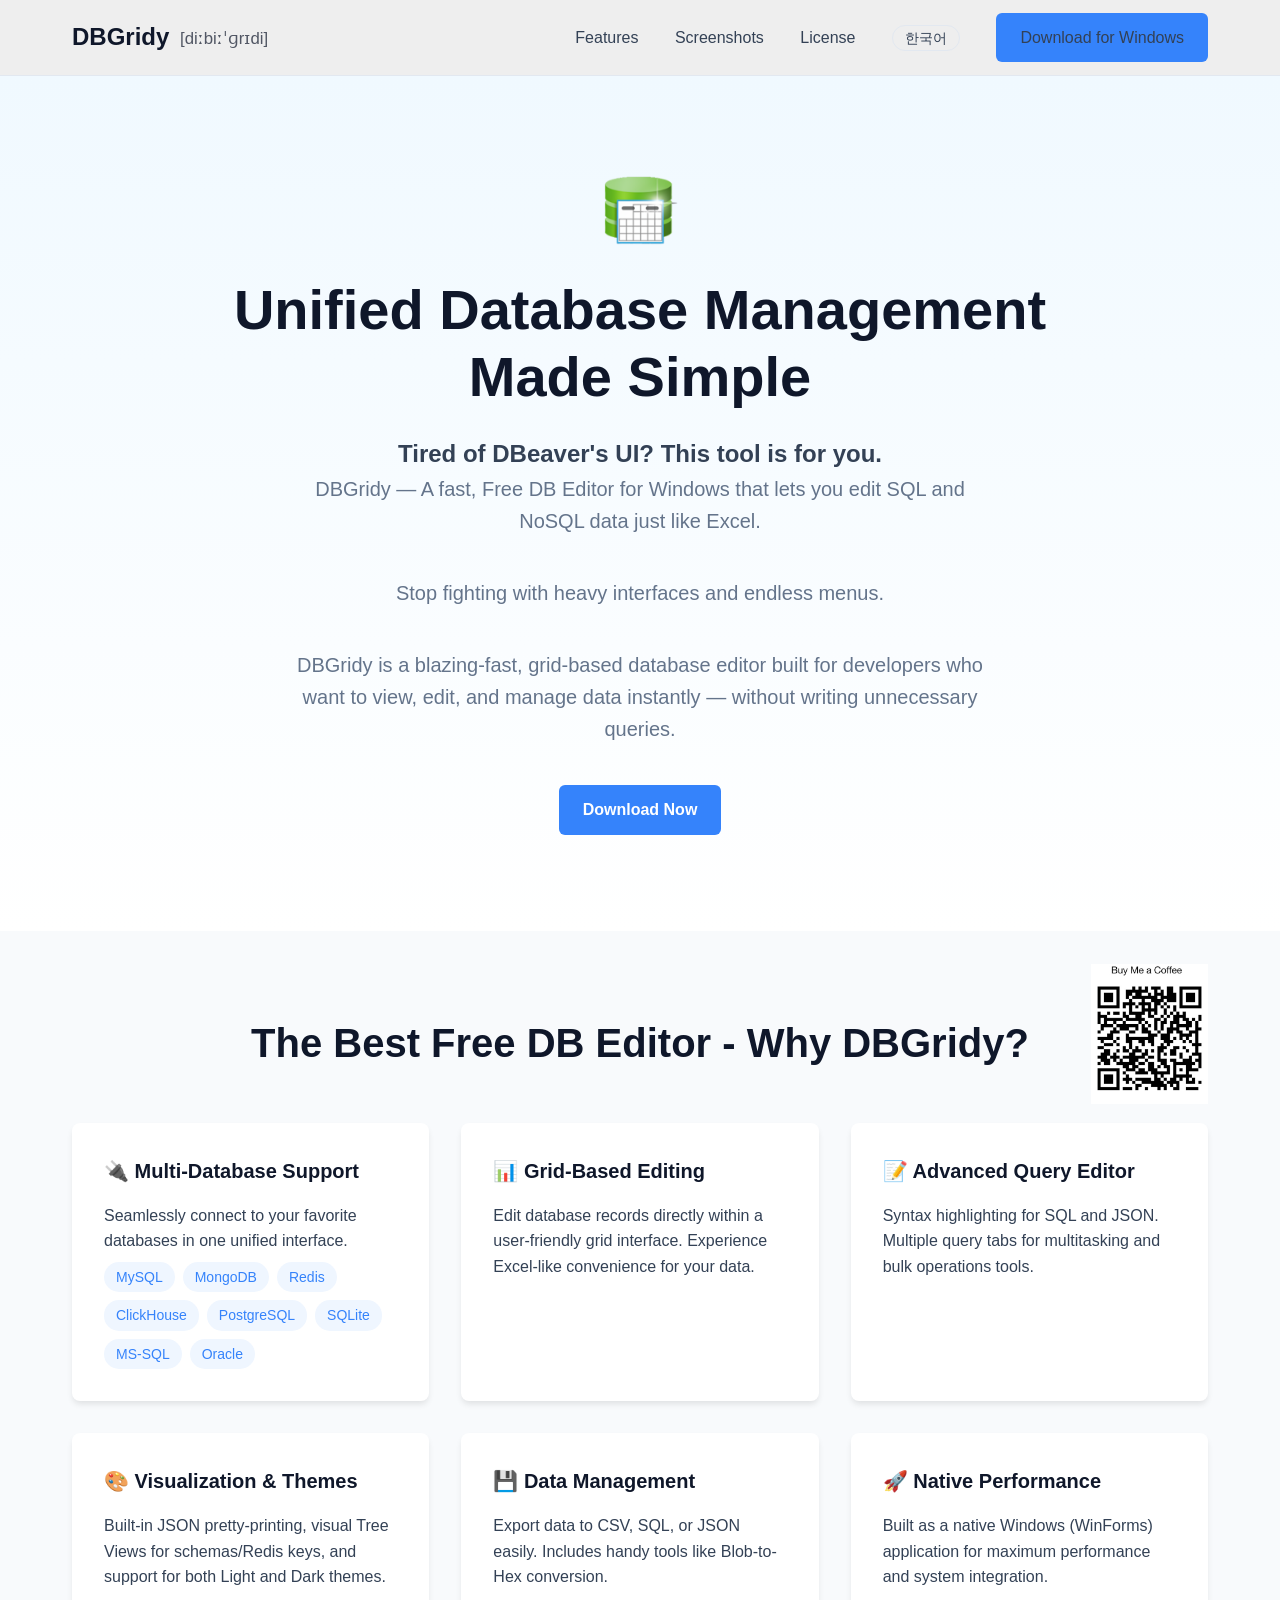
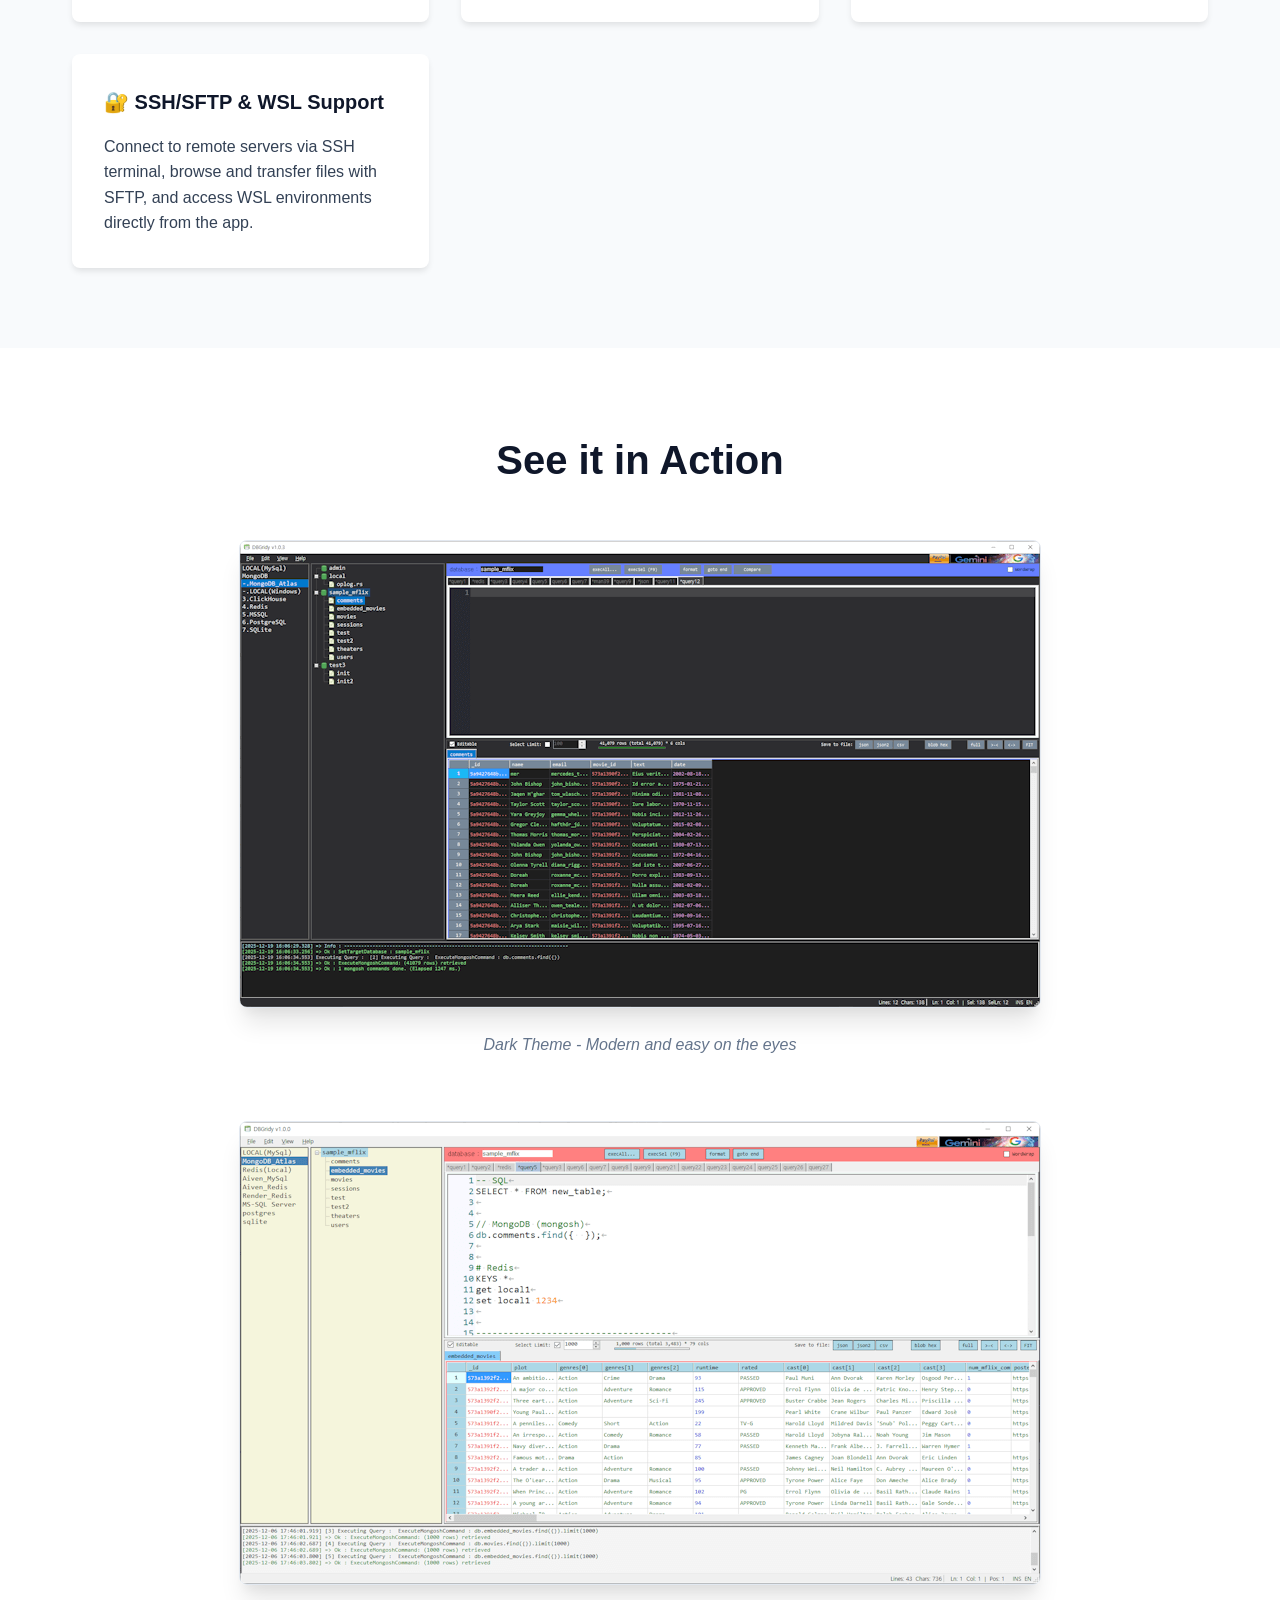
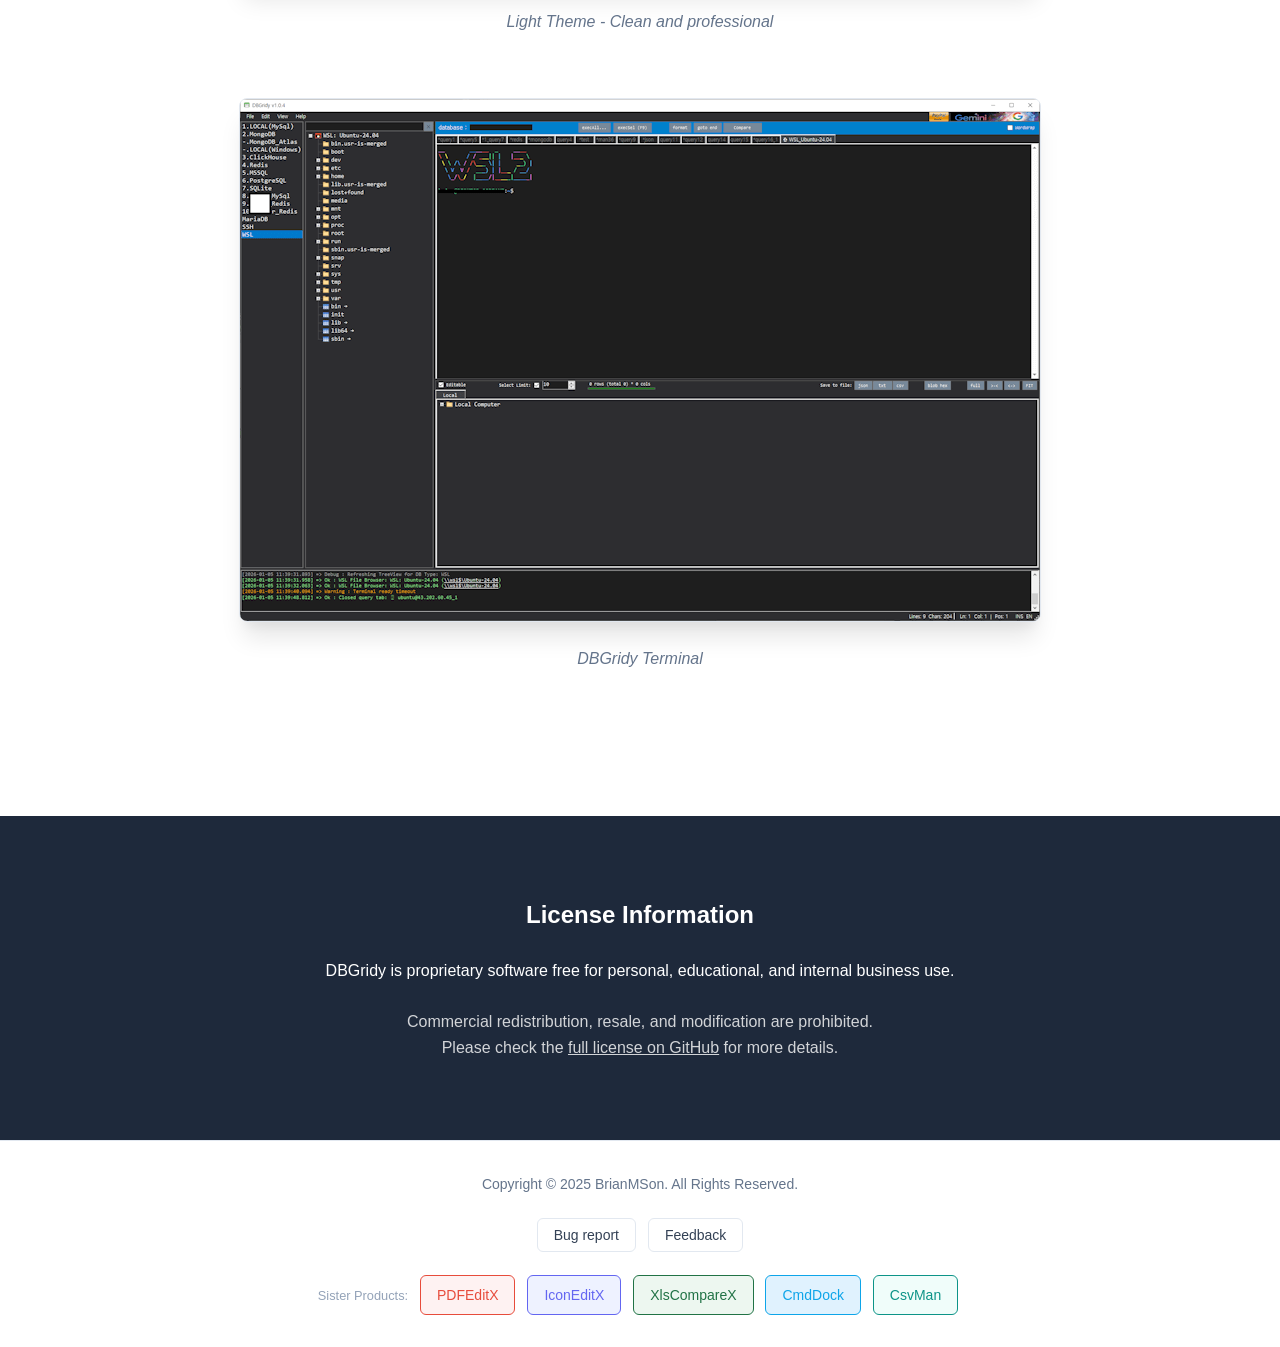
==== index.html @ 6d8b3c55 "csvman" ====
<!DOCTYPE html>
<html lang="en">
<head>
    <!-- Google tag (gtag.js) -->
    <script async src="https://www.googletagmanager.com/gtag/js?id=G-R4N5EPFZ1L"></script>
    <script>
      window.dataLayer = window.dataLayer || [];
      function gtag(){dataLayer.push(arguments);}
      gtag('js', new Date());

      gtag('config', 'G-R4N5EPFZ1L');
    </script>

    <!-- Google Tag Manager -->
    <script>(function(w,d,s,l,i){w[l]=w[l]||[];w[l].push({'gtm.start':
    new Date().getTime(),event:'gtm.js'});var f=d.getElementsByTagName(s)[0],
    j=d.createElement(s),dl=l!='dataLayer'?'&l='+l:'';j.async=true;j.src=
    'https://www.googletagmanager.com/gtm.js?id='+i+dl;f.parentNode.insertBefore(j,f);
    })(window,document,'script','dataLayer','GTM-PKTG3C6K');</script>
    <!-- End Google Tag Manager -->

    <meta charset="UTF-8">
    <meta name="viewport" content="width=device-width, initial-scale=1.0">
    <title>DBGridy - All-in-One Database Editor, SFTP & Terminal for Windows (MySQL, MongoDB, Redis)</title>

    <link rel="icon" href="https://dbgridy.com/favicon-48.png">
    <link rel="shortcut icon" href="favicon3.ico">

    <meta name="description" content="Download Dbgridy, a free multi-purpose DB editor for Windows. Maximize productivity by managing MySQL, MongoDB, and Redis alongside secure SFTP and Terminal access in one lightweight interface.">
    <meta name="keywords" content="Free DB Editor, Database Editor, SFTP Client, SSH Terminal, Database Client, SQL Client, NoSQL Client, Windows Database GUI, MySQL GUI, MongoDB GUI, Redis GUI, DBGridy, ClickHouse GUI, PostgreSQL GUI, SQLite GUI, MS-SQL GUI">
    <meta name="robots" content="index, follow">
    <link rel="canonical" href="https://dbgridy.com/">

    <!-- Open Graph / Facebook -->
    <meta property="og:type" content="website">
    <meta property="og:url" content="https://dbgridy.com/">
    <meta property="og:title" content="DBGridy - All-in-One Database Editor, SFTP & Terminal">
    <meta property="og:description" content="Download Dbgridy, a free multi-purpose DB editor for Windows. Maximize productivity by managing MySQL, MongoDB, and Redis alongside secure SFTP and Terminal access in one lightweight interface.">
    <meta property="og:image" content="https://dbgridy.com/dbgridy192.png">

    <!-- Twitter -->
    <meta property="twitter:card" content="summary">
    <meta property="twitter:url" content="https://dbgridy.com/">
    <meta property="twitter:title" content="DBGridy - All-in-One Database Editor, SFTP & Terminal">
    <meta property="twitter:description" content="Download Dbgridy, a free multi-purpose DB editor for Windows. Maximize productivity by managing MySQL, MongoDB, and Redis alongside secure SFTP and Terminal access in one lightweight interface.">
    <meta property="twitter:image" content="https://dbgridy.com/dbgridy192.png">

    <!-- Structured Data -->
    <script type="application/ld+json">
    {
      "@context": "https://schema.org",
      "@type": "SoftwareApplication",
      "name": "DBGridy",
      "operatingSystem": "Windows",
      "applicationCategory": "DeveloperApplication",
      "offers": {
        "@type": "Offer",
        "price": "0",
        "priceCurrency": "USD"
      },
      "description": "A powerful and versatile Database Grid Editor for Windows. Support for MySQL, MongoDB, Redis, ClickHouse, and more."
    }
    </script>

    <style>
        :root {
            --primary-color: #3583fb;
            --secondary-color: #1e293b;
            --text-color: #334155;
            --light-bg: #f8fafc;
            --white: #ffffff;
            --gray: #eeeeee;
            --dark-text: #0f172a;
            --border-color: #e2e8f0;
        }

        * {
            margin: 0;
            padding: 0;
            box-sizing: border-box;
        }

        body {
            font-family: -apple-system, BlinkMacSystemFont, "Segoe UI", Roboto, Helvetica, Arial, sans-serif;
            line-height: 1.6;
            color: var(--text-color);
            background-color: var(--white);
        }

        body.lang-ko {
            font-family: "Pretendard", -apple-system, BlinkMacSystemFont, "Segoe UI", Roboto, Helvetica, Arial, sans-serif;
        }

        body.lang-ko .btn-primary {
            font-weight: 700;
            font-size: 1.05rem;
        }

        body.lang-ko .hero h1,
        body.lang-ko .hero p {
            word-break: keep-all;
        }

        header {
            background-color: var(--gray);
            border-bottom: 1px solid var(--border-color);
            position: sticky;
            top: 0;
            z-index: 100;
        }

        .container {
            max-width: 1200px;
            margin: 0 auto;
            padding: 0 2rem;
        }

        nav {
            display: flex;
            justify-content: space-between;
            align-items: center;
            padding-top: 0.8rem;
            padding-bottom: 0.8rem;
        }

        .logo {
            font-size: 1.5rem;
            font-weight: 800;
            color: var(--dark-text);
            text-decoration: none;
            cursor: pointer;
        }

        .phonetic {
            font-size: 0.7em;
            font-weight: 400;
            vertical-align: middle;
            opacity: 0.7;
            margin-left: 0.25rem;
        }

        .nav-links a {
            margin-left: 2rem;
            text-decoration: none;
            color: var(--text-color);
            font-weight: 500;
            transition: color 0.2s;
        }

        .nav-links a:hover {
            color: var(--primary-color);
        }

        .lang-switch {
            margin-left: 2rem;
            font-size: 0.9rem;
            border: 1px solid var(--border-color);
            padding: 0.25rem 0.75rem;
            border-radius: 20px;
            cursor: pointer;
        }

        .btn-primary {
            background-color: var(--primary-color);
            color: var(--white);
            padding: 0.75rem 1.5rem;
            border-radius: 6px;
            text-decoration: none;
            font-weight: 600;
            transition: background-color 0.2s;
            display: inline-block;
        }

        .btn-primary:hover {
            background-color: #1d5ee8;
        }

        /* Hero Section */
        .hero {
            padding: 6rem 0;
            text-align: center;
            background: linear-gradient(to bottom, #f0f9ff, #ffffff);
        }

        .hero h1 {
            font-size: 3.5rem;
            font-weight: 800;
            color: var(--dark-text);
            margin-bottom: 1.5rem;
            line-height: 1.2;
        }

        .hero p {
            font-size: 1.25rem;
            color: #64748b;
            max-width: 700px;
            margin: 0 auto 2.5rem;
        }

        .hero-icon {
            width: 80px;
            height: 80px;
            margin-bottom: 1.5rem;
            display: block;
            margin-left: auto;
            margin-right: auto;
        }

        /* Features Section */
        .features {
            padding: 5rem 0;
            background-color: var(--light-bg);
        }

        .section-title {
            text-align: center;
            font-size: 2.5rem;
            color: var(--dark-text);
            margin-bottom: 3rem;
        }

        .grid {
            display: grid;
            grid-template-columns: repeat(auto-fit, minmax(300px, 1fr));
            gap: 2rem;
        }

        .card {
            background: var(--white);
            padding: 2rem;
            border-radius: 8px;
            box-shadow: 0 4px 6px -1px rgba(0, 0, 0, 0.1);
            transition: transform 0.2s;
        }

        .card:hover {
            transform: translateY(-5px);
        }

        .card h3 {
            font-size: 1.25rem;
            margin-bottom: 1rem;
            color: var(--dark-text);
        }

        .db-list {
            list-style: none;
            display: flex;
            flex-wrap: wrap;
            gap: 0.5rem;
            margin-top: 0.5rem;
        }

        .db-tag {
            background: #eff6ff;
            color: var(--primary-color);
            padding: 0.25rem 0.75rem;
            border-radius: 15px;
            font-size: 0.875rem;
            font-weight: 500;
        }

        .buy-coffee-header {
            display: flex;
            justify-content: center;
            align-items: center;
            position: relative;
        }

        .buy-coffee-link {
            position: absolute;
            right: 0;
        }

        .buy-coffee-link img {
            height: 140px;
        }

        /* Screenshots Section */
        .screenshots {
            padding: 5rem 0;
        }

        .screenshot-container {
            text-align: center;
            margin-bottom: 4rem;
        }

        .screenshot-container img {
            max-width: 100%;
            height: auto;
            border-radius: 8px;
            box-shadow: 0 20px 25px -5px rgba(0, 0, 0, 0.1), 0 10px 10px -5px rgba(0, 0, 0, 0.04);
            border: 1px solid var(--border-color);
        }

        .screenshot-label {
            margin-top: 1rem;
            color: #64748b;
            font-style: italic;
        }

        /* License Section */
        .license-info {
            padding: 5rem 0;
            background-color: var(--secondary-color);
            color: var(--white);
            text-align: center;
        }

        .license-info h2 {
            color: var(--white);
            margin-bottom: 1.5rem;
        }

        .license-content {
            max-width: 800px;
            margin: 0 auto;
        }

        .license-content a {
            color: var(--white);
            text-decoration: underline;
        }

        .license-sub {
            opacity: 0.8;
        }

        /* Footer */
        footer {
            padding: 2rem 0;
            border-top: 1px solid var(--border-color);
            text-align: center;
            color: #64748b;
            font-size: 0.875rem;
        }

        @media (max-width: 768px) {
            .buy-coffee-header {
                flex-direction: column;
            }

            .buy-coffee-link {
                position: static;
                margin-top: 1rem;
            }

            .hero h1 {
                font-size: 2.5rem;
            }

            .nav-links a:not(.lang-switch):not(.btn-primary) {
                display: none;
            }

            .nav-links {
                gap: 10px;
            }

            .nav-links a {
                margin-left: 0 !important;
            }

            .lang-switch {
                margin: 0;
                padding: 0.4rem 0.6rem;
            }

            .btn-primary {
                padding: 0.5rem 1rem;
                font-size: 0.9rem;
            }
        }

        .button-link {
            background-color: var(--white);
            border: 1px solid var(--border-color);
            color: var(--text-color);
            cursor: pointer;
            text-decoration: none;
            padding: 0.5rem 1rem;
            border-radius: 6px;
            font-size: 0.875rem;
            font-family: inherit;
            transition: all 0.2s ease;
            margin: 0 0.25rem;
            display: inline-block;
        }

        .button-link:hover {
            border-color: var(--primary-color);
            color: var(--primary-color);
            background-color: #f0f9ff;
        }
    </style>
</head>
<body>
    <!-- Google Tag Manager (noscript) -->
    <noscript><iframe src="https://www.googletagmanager.com/ns.html?id=GTM-PKTG3C6K"
    height="0" width="0" style="display:none;visibility:hidden"></iframe></noscript>
    <!-- End Google Tag Manager (noscript) -->

    <header>
        <div class="container">
            <nav>
                <a class="logo" href="#">DBGridy <span class="phonetic" data-i18n="phonetic">[diːbiːˈɡrɪdi]</span></a>
                <div class="nav-links">
                    <a href="#features" data-i18n="nav.features">Features</a>
                    <a href="#screenshots" data-i18n="nav.screenshots">Screenshots</a>
                    <a href="#license" data-i18n="nav.license">License</a>
                    <a href="#" onclick="toggleLanguage(); return false;" class="lang-switch" data-i18n="nav.langSwitch">한국어</a>
                    <a href="https://github.com/BrianMSon/DBGridy/releases" class="btn-primary" data-i18n="nav.download">Download for Windows</a>
                </div>
            </nav>
        </div>
    </header>

    <section class="hero">
        <div class="container">
            <img src="./dbgridy192.png" alt="DBGridy Icon" class="hero-icon">
            <h1 data-i18n="hero.title">Unified Database Management<br>Made Simple</h1>
            <h2 data-i18n="hero.subtitle">Tired of DBeaver's UI? This tool is for you.</h2>
            <p data-i18n="hero.desc1">DBGridy — Fast Windows DB editor that lets you edit SQL and NoSQL data just like Excel.</p>
            <p data-i18n="hero.desc2">Stop fighting with heavy interfaces and endless menus.</p>
            <p data-i18n="hero.desc3">DBGridy is a blazing-fast, grid-based database editor built for developers who want to view, edit, and manage data instantly — without writing unnecessary queries.</p>
            <a href="https://github.com/BrianMSon/DBGridy/releases" class="btn-primary" data-i18n="hero.downloadBtn">Download Now</a>
        </div>
    </section>

    <section id="features" class="features">
        <div class="container">
            <h2 class="section-title buy-coffee-header">
                <span data-i18n="features.title">Why DBGridy?</span>
                <a href="https://www.paypal.com/ncp/payment/YHJZY5GCV2ZAA" target="_blank" class="buy-coffee-link">
                    <img src="buymeacoffee-brianmson.jpg" alt="Buy Me A Coffee">
                </a>
            </h2>
            <div class="grid">
                <div class="card">
                    <h3 data-i18n="features.multiDb.title">🔌 Multi-Database Support</h3>
                    <p data-i18n="features.multiDb.desc">Seamlessly connect to your favorite databases in one unified interface.</p>
                    <div class="db-list">
                        <span class="db-tag">MySQL</span>
                        <span class="db-tag">MongoDB</span>
                        <span class="db-tag">Redis</span>
                        <span class="db-tag">ClickHouse</span>
                        <span class="db-tag">PostgreSQL</span>
                        <span class="db-tag">SQLite</span>
                        <span class="db-tag">MS-SQL</span>
                        <span class="db-tag">Oracle</span>
                    </div>
                </div>

                <div class="card">
                    <h3 data-i18n="features.grid.title">📊 Grid-Based Editing</h3>
                    <p data-i18n="features.grid.desc">Edit database records directly within a user-friendly grid interface. Experience Excel-like convenience for your data.</p>
                </div>

                <div class="card">
                    <h3 data-i18n="features.query.title">📝 Advanced Query Editor</h3>
                    <p data-i18n="features.query.desc">Syntax highlighting for SQL and JSON. Multiple query tabs for multitasking and bulk operations tools.</p>
                </div>

                <div class="card">
                    <h3 data-i18n="features.visual.title">🎨 Visualization & Themes</h3>
                    <p data-i18n="features.visual.desc">Built-in JSON pretty-printing, visual Tree Views for schemas/Redis keys, and support for both Light and Dark themes.</p>
                </div>

                <div class="card">
                    <h3 data-i18n="features.data.title">💾 Data Management</h3>
                    <p data-i18n="features.data.desc">Export data to CSV, SQL, or JSON easily. Includes handy tools like Blob-to-Hex conversion.</p>
                </div>

                <div class="card">
                    <h3 data-i18n="features.native.title">🚀 Native Performance</h3>
                    <p data-i18n="features.native.desc">Built as a native Windows (WinForms) application for maximum performance and system integration.</p>
                </div>

                <div class="card">
                    <h3 data-i18n="features.ssh.title">🔐 SSH/SFTP & WSL Support</h3>
                    <p data-i18n="features.ssh.desc">Connect to remote servers via SSH terminal, browse and transfer files with SFTP, and access WSL environments directly from the app.</p>
                </div>
            </div>
        </div>
    </section>

    <section id="screenshots" class="screenshots">
        <div class="container">
            <h2 class="section-title" data-i18n="screenshots.title">See it in Action</h2>

            <div class="screenshot-container">
                <img src="dbgridy-dark.png" alt="DBGridy Dark Theme Interface">
                <p class="screenshot-label" data-i18n="screenshots.dark">Dark Theme - Modern and easy on the eyes</p>
            </div>

            <div class="screenshot-container">
                <img src="dbgridy-light.png" alt="DBGridy Light Theme Interface">
                <p class="screenshot-label" data-i18n="screenshots.light">Light Theme - Clean and professional</p>
            </div>

            <div class="screenshot-container">
                <img src="terminal.png" alt="DBGridy Terminal">
                <p class="screenshot-label">DBGridy Terminal</p>
            </div>
        </div>
    </section>

    <section id="license" class="license-info">
        <div class="container">
            <h2 data-i18n="license.title">License Information</h2>
            <div class="license-content">
                <p data-i18n="license.desc">DBGridy is proprietary software free for personal, educational, and internal business use.</p>
                <br>
                <p class="license-sub" data-i18n-html="license.sub">Commercial redistribution, resale, and modification are prohibited.<br>Please check the <a href="https://github.com/BrianMSon/DBGridy/blob/main/LICENSE.txt" target="_blank">full license on GitHub</a> for more details.</p>
            </div>
        </div>
    </section>

    <footer>
        <div class="container">
            <p>
                Copyright © 2025 BrianMSon. All Rights Reserved.
                <br><br>
                <button onclick="window.open('https://github.com/BrianMSon/DBGridy/issues', '_blank')" class="button-link" data-i18n="footer.bugReport">Bug report</button>
                <button onclick="window.open('https://github.com/BrianMSon/DBGridy/discussions', '_blank')" class="button-link" data-i18n="footer.feedback">Feedback</button>
                <br><br>
                <span style="color: #94a3b8; font-size: 0.8rem;" data-i18n="footer.sisterProduct">Sister Products:</span>
                <a href="./pdfeditx/index.html" class="button-link" style="margin-left: 0.5rem; border-color: #e74c3c; color: #e74c3c; background-color: #fef2f2;">PDFEditX</a>
                <a href="./iconeditx/index.html" class="button-link" style="border-color: #6366f1; color: #6366f1; background-color: #eef2ff;">IconEditX</a>
                <a href="./xlscomparex/index.html" class="button-link" style="border-color: #217346; color: #217346; background-color: #edf7f0;">XlsCompareX</a>
                <a href="./cmddock/index.html" class="button-link" style="border-color: #0ea5e9; color: #0ea5e9; background-color: #e0f2fe;">CmdDock</a>
                <a href="./csvman/index.html" class="button-link" style="border-color: #0d9488; color: #0d9488; background-color: #f0fdfa;">CsvMan</a>
            </p>
        </div>
    </footer>

    <script>
        const i18n = {
            en: {
                title: "DBGridy - All-in-One Database Editor, SFTP & Terminal for Windows (MySQL, MongoDB, Redis)",
                phonetic: "[diːbiːˈɡrɪdi]",
                nav: {
                    features: "Features",
                    screenshots: "Screenshots",
                    license: "License",
                    langSwitch: "한국어",
                    download: "Download for Windows"
                },
                hero: {
                    title: "Unified Database Management<br>Made Simple",
                    subtitle: "Tired of DBeaver's UI? This tool is for you.",
                    desc1: "DBGridy — A fast, Free DB Editor for Windows that lets you edit SQL and NoSQL data just like Excel.",
                    desc2: "Stop fighting with heavy interfaces and endless menus.",
                    desc3: "DBGridy is a blazing-fast, grid-based database editor built for developers who want to view, edit, and manage data instantly — without writing unnecessary queries.",
                    downloadBtn: "Download Now"
                },
                features: {
                    title: "The Best Free DB Editor - Why DBGridy?",
                    multiDb: {
                        title: "🔌 Multi-Database Support",
                        desc: "Seamlessly connect to your favorite databases in one unified interface."
                    },
                    grid: {
                        title: "📊 Grid-Based Editing",
                        desc: "Edit database records directly within a user-friendly grid interface. Experience Excel-like convenience for your data."
                    },
                    query: {
                        title: "📝 Advanced Query Editor",
                        desc: "Syntax highlighting for SQL and JSON. Multiple query tabs for multitasking and bulk operations tools."
                    },
                    visual: {
                        title: "🎨 Visualization & Themes",
                        desc: "Built-in JSON pretty-printing, visual Tree Views for schemas/Redis keys, and support for both Light and Dark themes."
                    },
                    data: {
                        title: "💾 Data Management",
                        desc: "Export data to CSV, SQL, or JSON easily. Includes handy tools like Blob-to-Hex conversion."
                    },
                    native: {
                        title: "🚀 Native Performance",
                        desc: "Built as a native Windows (WinForms) application for maximum performance and system integration."
                    },
                    ssh: {
                        title: "🔐 SSH/SFTP & WSL Support",
                        desc: "Connect to remote servers via SSH terminal, browse and transfer files with SFTP, and access WSL environments directly from the app."
                    }
                },
                screenshots: {
                    title: "See it in Action",
                    dark: "Dark Theme - Modern and easy on the eyes",
                    light: "Light Theme - Clean and professional"
                },
                license: {
                    title: "License Information",
                    desc: "DBGridy is proprietary software free for personal, educational, and internal business use.",
                    sub: 'Commercial redistribution, resale, and modification are prohibited.<br>Please check the <a href="https://github.com/BrianMSon/DBGridy/blob/main/LICENSE.txt" target="_blank">full license on GitHub</a> for more details.'
                },
                footer: {
                    bugReport: "Bug report",
                    feedback: "Feedback",
                    sisterProduct: "Sister Products:"
                }
            },
            ko: {
                title: "DBGridy - 올인원 DB 에디터, SFTP & 터미널 (MySQL, MongoDB, Redis)",
                phonetic: "[디비 그리디]",
                nav: {
                    features: "주요기능",
                    screenshots: "스크린샷",
                    license: "라이선스",
                    langSwitch: "English",
                    download: "Windows용 다운로드"
                },
                hero: {
                    title: "복잡한 데이터베이스 관리<br>이제 심플하게",
                    subtitle: "DBeaver의 복잡한 UI가 답답하셨나요? 당신을 위한 도구입니다.",
                    desc1: "DBGridy — SQL과 NoSQL 데이터를 엑셀처럼 편리하게 편집할 수 있는 가장 빠른 윈도우용 무료 DB 에디터(Free DB Editor)입니다.",
                    desc2: "무거운 인터페이스와 끝없는 메뉴 설정으로 고생하지 마세요.",
                    desc3: "DBGridy는 불필요한 쿼리 작성 없이 데이터를 즉시 확인하고 편집하길 원하는 개발자를 위해 만들어진, 그리드 기반의 초고속 데이터베이스 관리 도구입니다.",
                    downloadBtn: "지금 다운로드"
                },
                features: {
                    title: "최고의 무료 DB 에디터 - 왜 DBGridy인가요?",
                    multiDb: {
                        title: "🔌 멀티 데이터베이스 지원",
                        desc: "즐겨 사용하는 다양한 데이터베이스를 하나의 통합 인터페이스에서 원활하게 연결하고 관리하세요."
                    },
                    grid: {
                        title: "📊 그리드 기반 편집",
                        desc: "사용자 친화적인 그리드 인터페이스에서 데이터베이스 레코드를 직접 편집하세요. 마치 엑셀을 다루듯 편리한 데이터 관리를 경험할 수 있습니다."
                    },
                    query: {
                        title: "📝 고급 쿼리 에디터",
                        desc: "SQL 및 JSON을 위한 문법 강조 기능(Syntax Highlighting)을 지원합니다. 멀티 탭 기능을 통해 여러 작업을 동시에 처리하고, 대량 데이터 작업 도구도 활용해보세요."
                    },
                    visual: {
                        title: "🎨 시각화 및 테마",
                        desc: "내장된 JSON Pretty-print, 스키마 및 Redis 키를 위한 시각적 트리 뷰(Tree View), 그리고 눈이 편안한 라이트/다크 테마를 모두 지원합니다."
                    },
                    data: {
                        title: "💾 데이터 관리",
                        desc: "CSV, SQL, JSON 형식으로 데이터를 손쉽게 내보낼 수 있습니다. Blob 데이터를 Hex로 변환하는 등의 유용한 도구들도 포함되어 있습니다."
                    },
                    native: {
                        title: "🚀 네이티브 성능",
                        desc: "윈도우 네이티브(WinForms) 애플리케이션으로 제작되어 최고의 성능과 시스템 통합성을 보장합니다."
                    },
                    ssh: {
                        title: "🔐 SSH/SFTP & WSL 지원",
                        desc: "SSH 터미널로 원격 서버에 접속하고, SFTP로 파일을 탐색 및 전송하며, WSL 환경에도 직접 접근할 수 있습니다."
                    }
                },
                screenshots: {
                    title: "실제 사용 화면",
                    dark: "다크 테마 - 모던하고 눈이 편안한 디자인",
                    light: "라이트 테마 - 깔끔하고 전문적인 디자인"
                },
                license: {
                    title: "라이선스 정보",
                    desc: "DBGridy는 개인, 교육 목적, 그리고 사내 비즈니스 용도(관리/개발)로 무료로 사용할 수 있는 독점 소프트웨어입니다.",
                    sub: '단, 상업적 재배포, 재판매 및 수정은 금지되어 있습니다.<br>자세한 내용은 <a href="https://github.com/BrianMSon/DBGridy/blob/main/LICENSE.txt" target="_blank">GitHub의 전체 라이선스</a>를 확인해 주세요.'
                },
                footer: {
                    bugReport: "버그 리포트",
                    feedback: "피드백",
                    sisterProduct: "자매품:"
                }
            }
        };

        let currentLang = 'en';

        function getNestedValue(obj, path) {
            return path.split('.').reduce((acc, part) => acc && acc[part], obj);
        }

        function applyTranslations(lang) {
            const translations = i18n[lang];

            // Update document title
            document.title = translations.title;
            document.documentElement.lang = lang;

            // Update body class for language-specific styles
            document.body.classList.remove('lang-en', 'lang-ko');
            document.body.classList.add('lang-' + lang);

            // Update all elements with data-i18n attribute
            document.querySelectorAll('[data-i18n]').forEach(el => {
                const key = el.getAttribute('data-i18n');
                const value = getNestedValue(translations, key);
                if (value) {
                    el.innerHTML = value;
                }
            });

            // Update all elements with data-i18n-html attribute (for HTML content)
            document.querySelectorAll('[data-i18n-html]').forEach(el => {
                const key = el.getAttribute('data-i18n-html');
                const value = getNestedValue(translations, key);
                if (value) {
                    el.innerHTML = value;
                }
            });
        }

        function toggleLanguage(lang) {
            if (lang) {
                currentLang = lang;
            } else {
                currentLang = currentLang === 'en' ? 'ko' : 'en';
            }

            applyTranslations(currentLang);
            localStorage.setItem('preferred-lang', currentLang);
        }

        document.addEventListener('DOMContentLoaded', () => {
            const savedLang = localStorage.getItem('preferred-lang') || 'en';
            currentLang = savedLang;
            applyTranslations(currentLang);
        });
    </script>
</body>
</html>
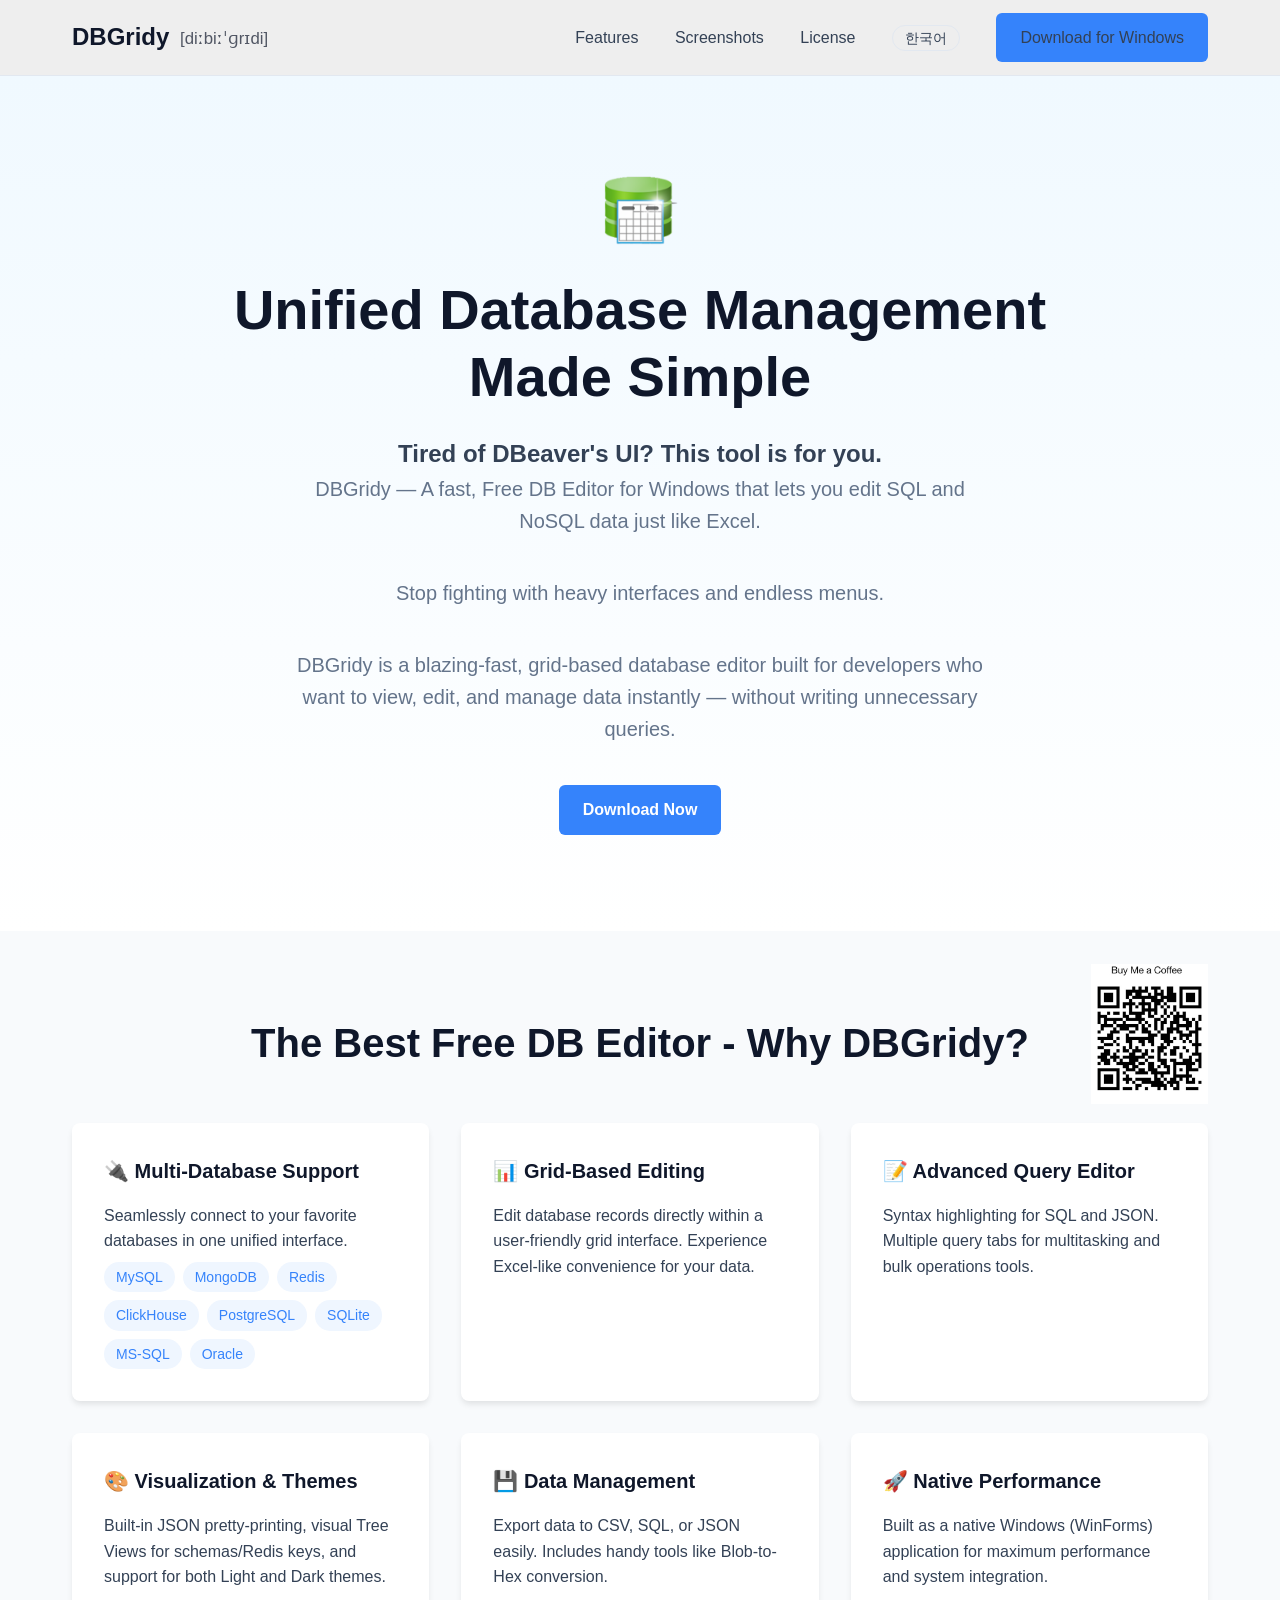
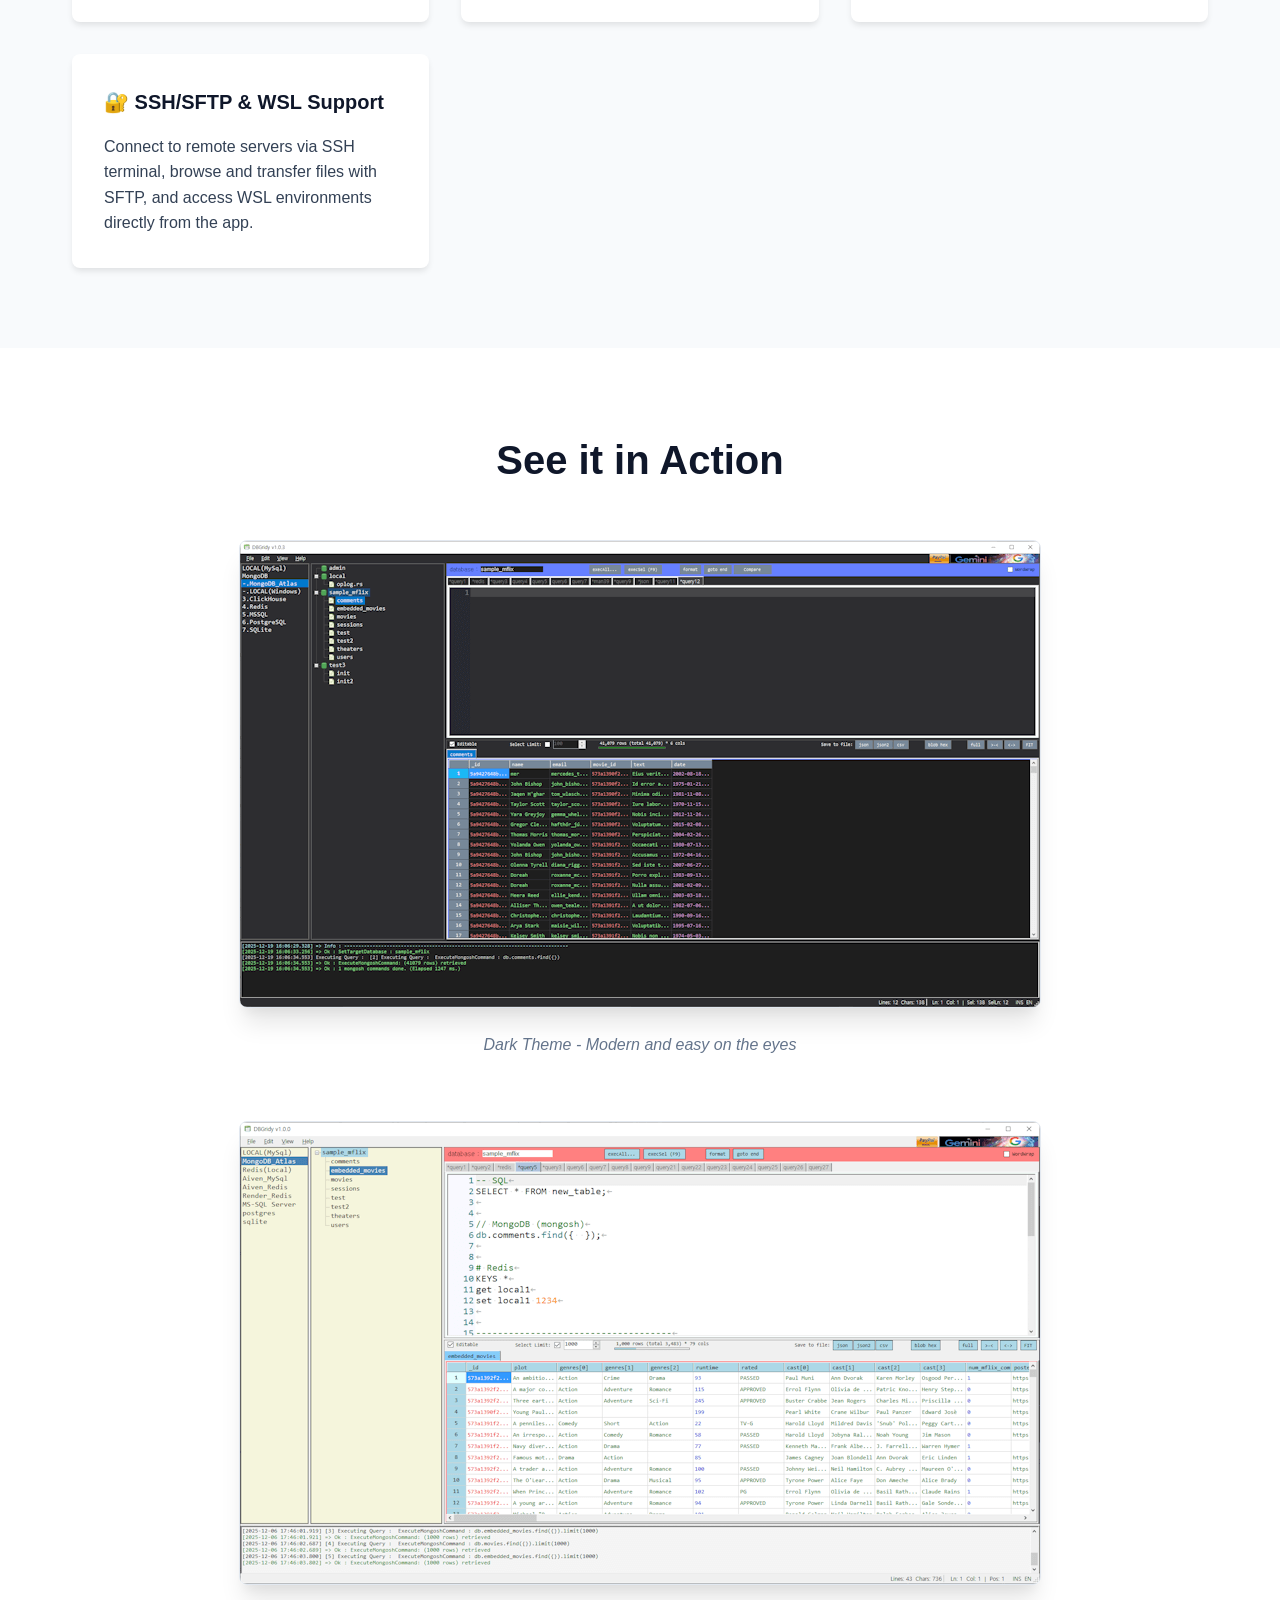
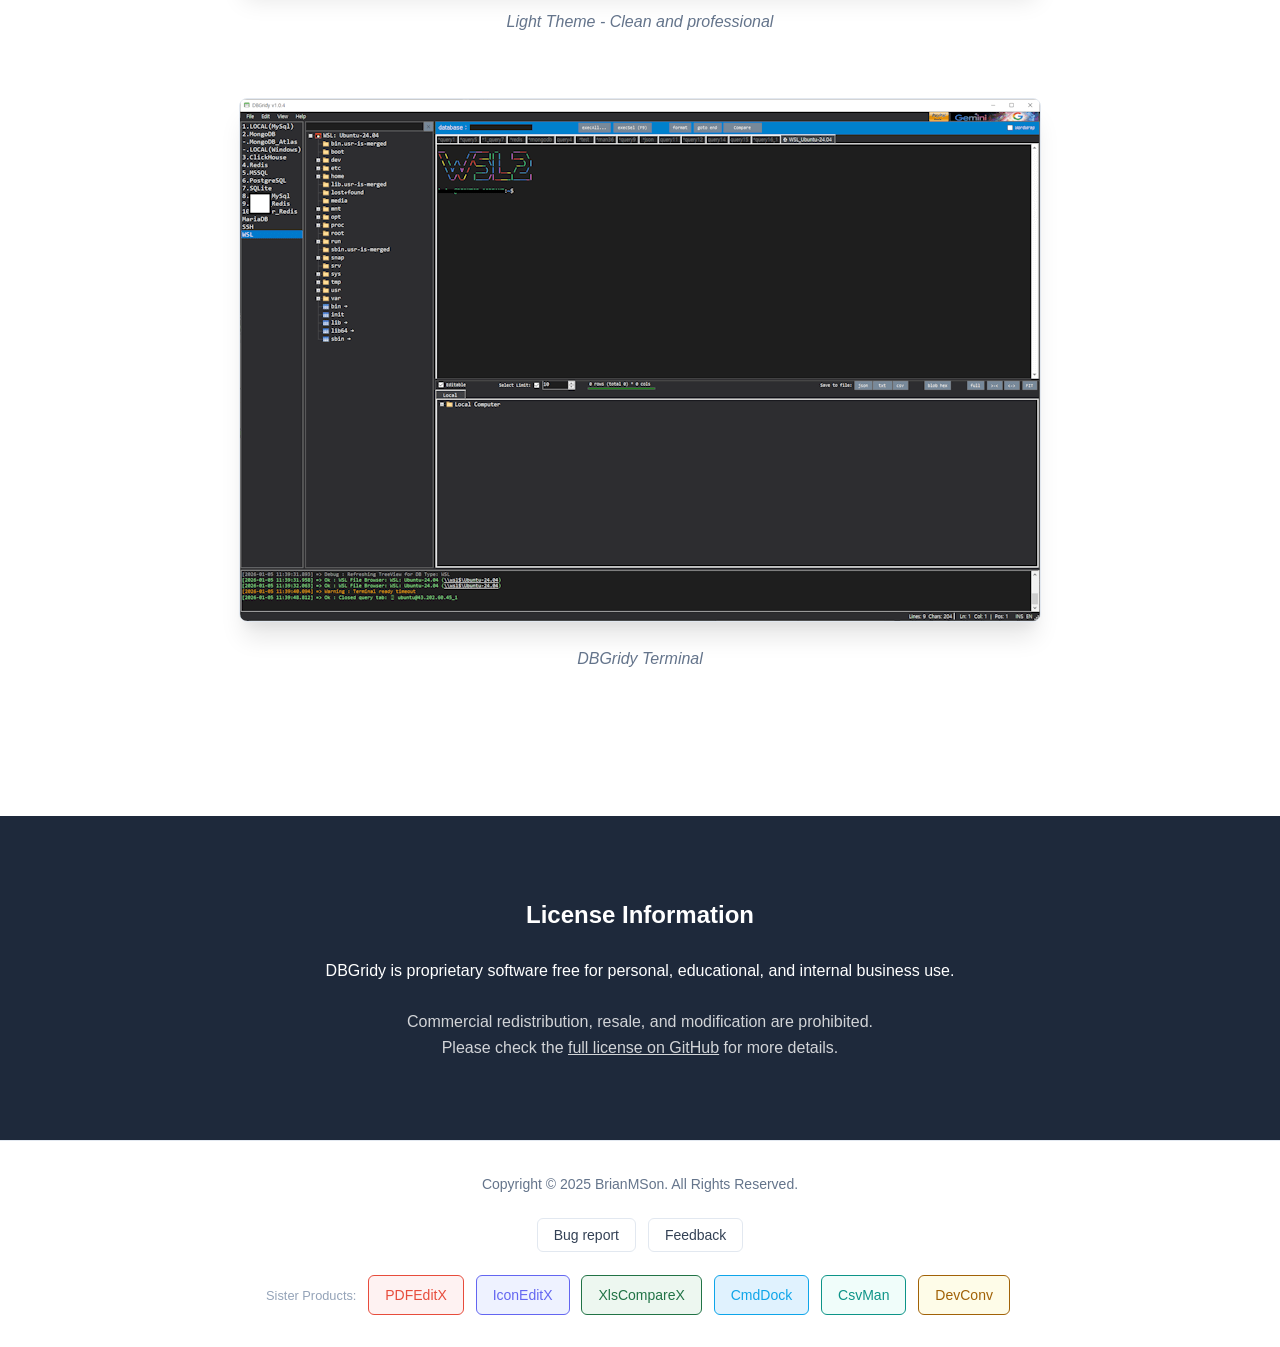
==== commit d3d6e2be: "devconv" ====
--- a/index.html
+++ b/index.html
@@ -531,6 +531,7 @@
                 <a href="./xlscomparex/index.html" class="button-link" style="border-color: #217346; color: #217346; background-color: #edf7f0;">XlsCompareX</a>
                 <a href="./cmddock/index.html" class="button-link" style="border-color: #0ea5e9; color: #0ea5e9; background-color: #e0f2fe;">CmdDock</a>
                 <a href="./csvman/index.html" class="button-link" style="border-color: #0d9488; color: #0d9488; background-color: #f0fdfa;">CsvMan</a>
+                <a href="./devconv/index.html" class="button-link" style="border-color: #a16207; color: #a16207; background-color: #fefce8;">DevConv</a>
             </p>
         </div>
     </footer>
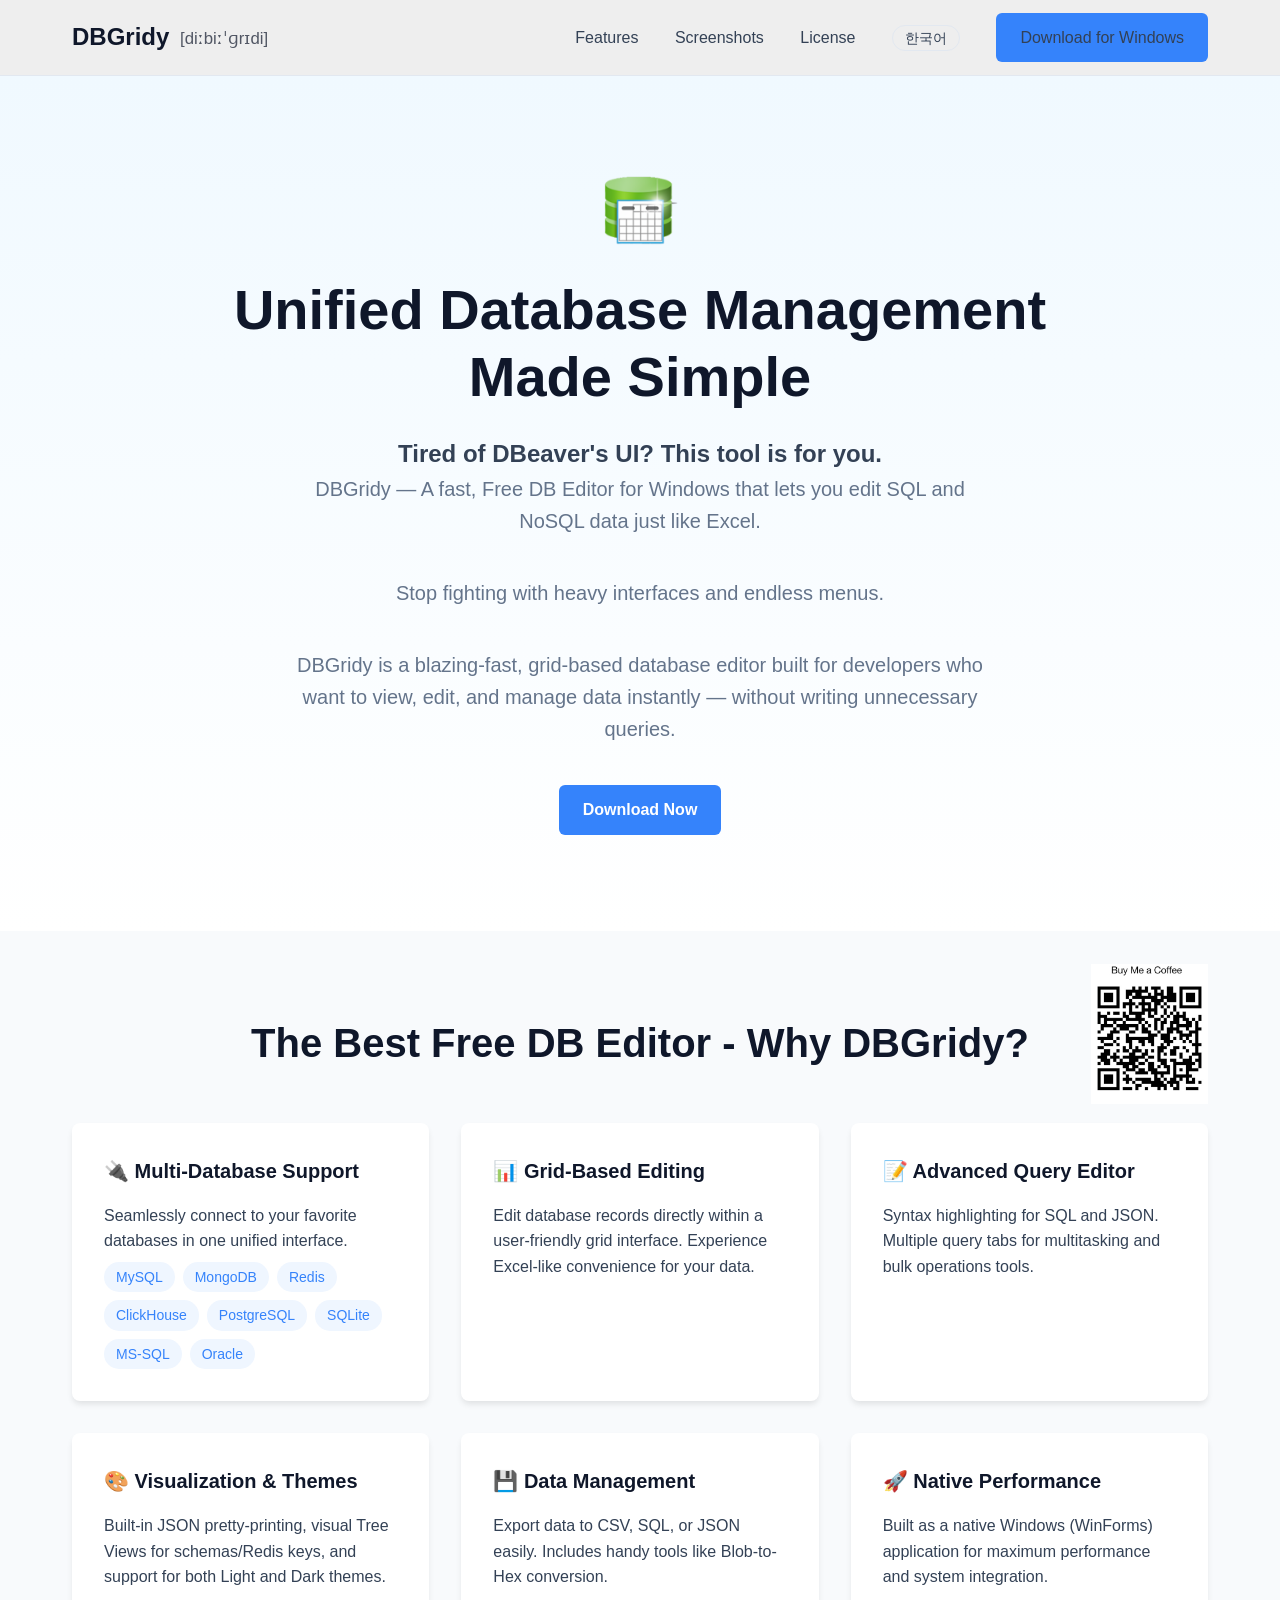
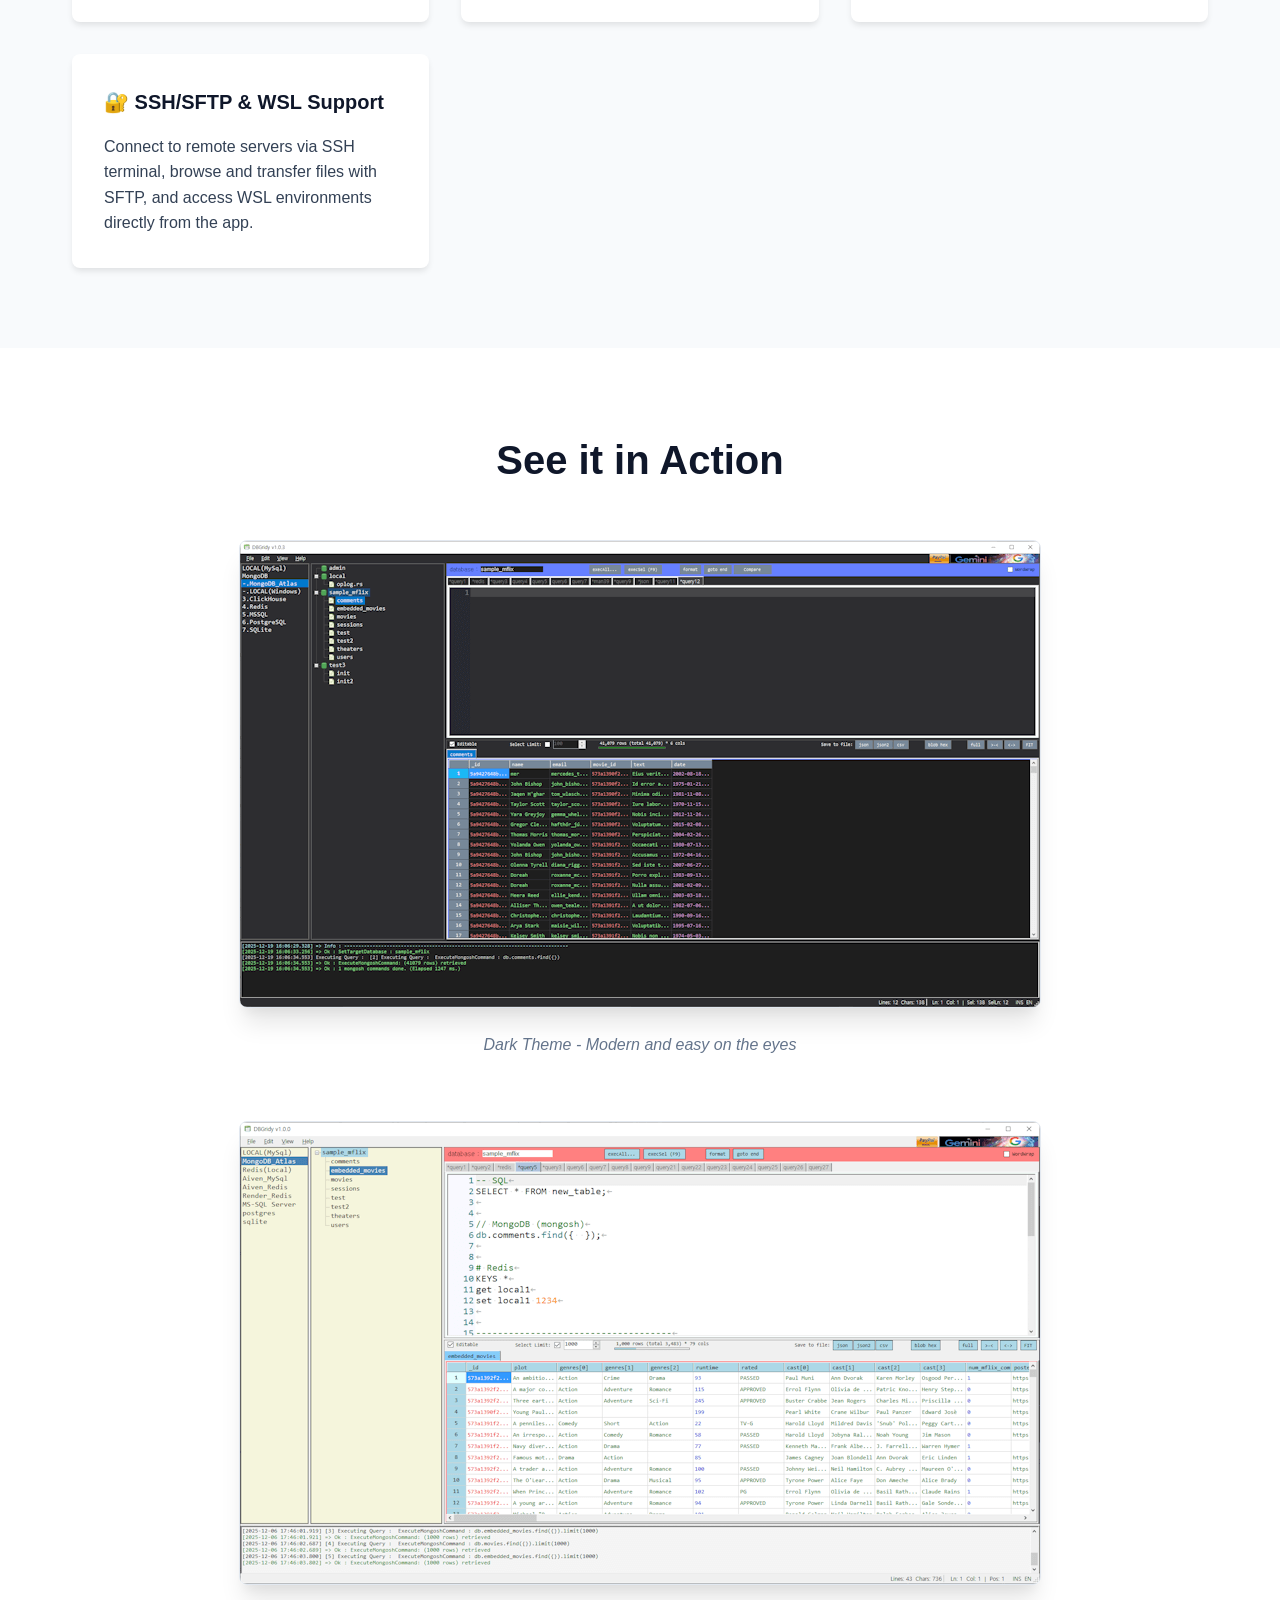
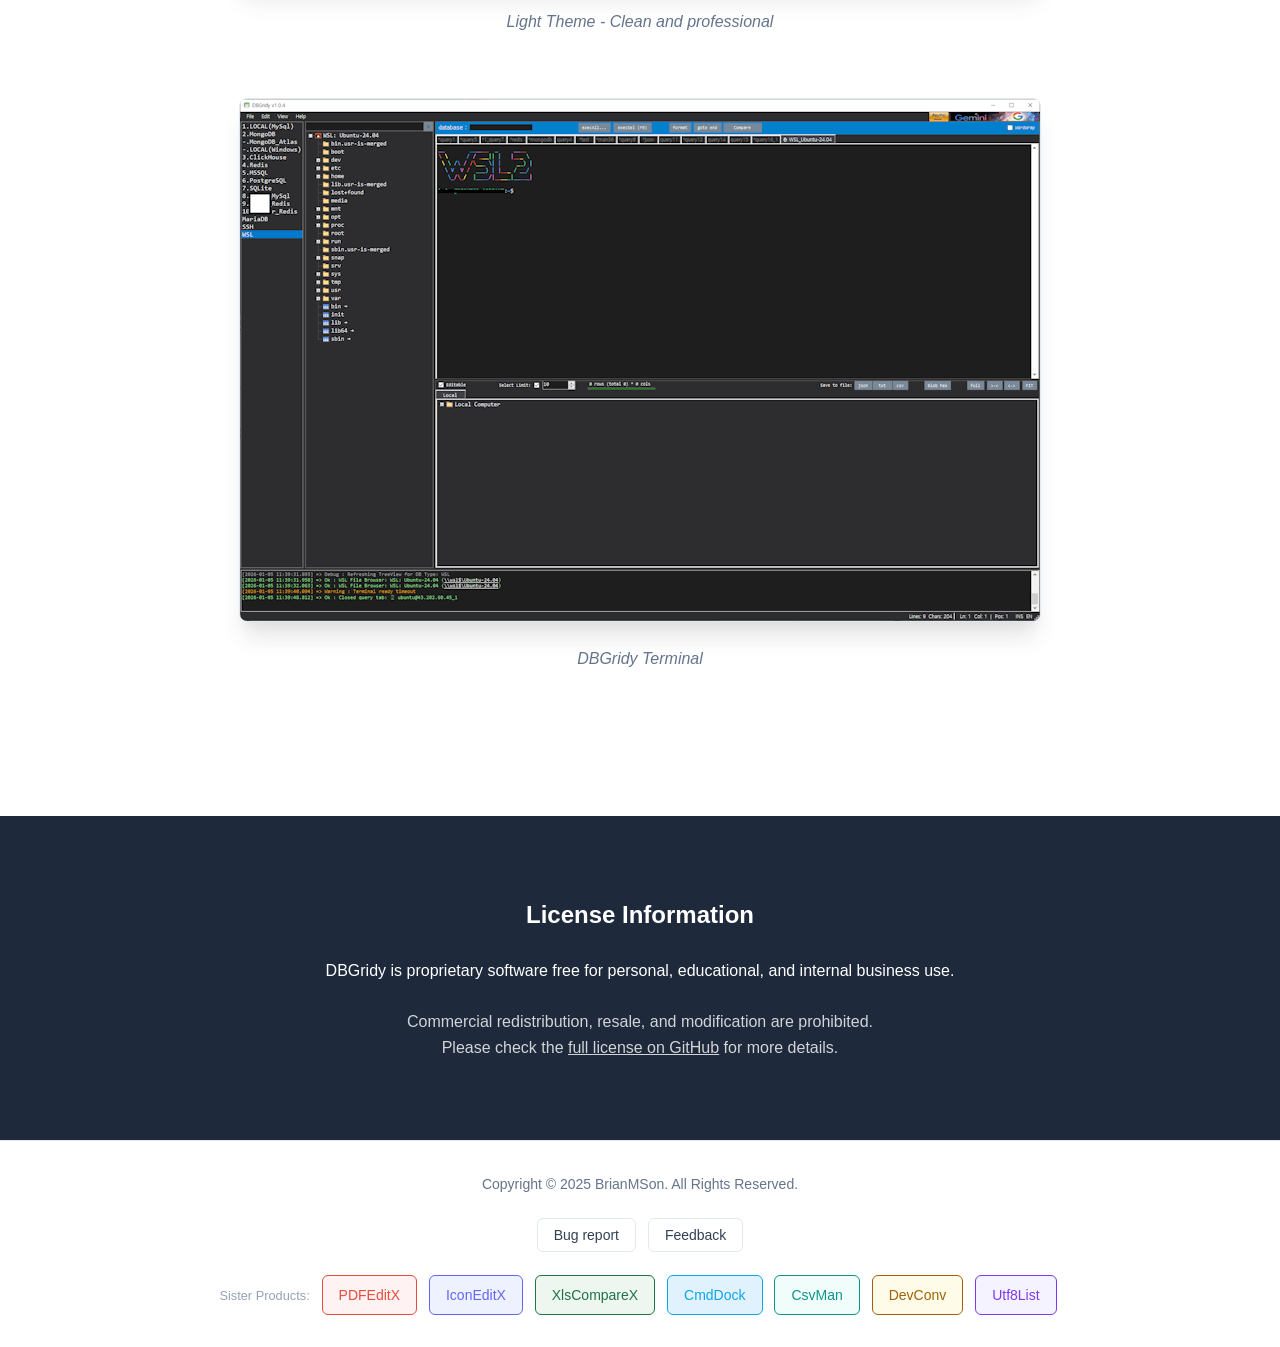
==== commit cfed03bd: "utf8-character-list link" ====
--- a/index.html
+++ b/index.html
@@ -532,6 +532,7 @@
                 <a href="./cmddock/index.html" class="button-link" style="border-color: #0ea5e9; color: #0ea5e9; background-color: #e0f2fe;">CmdDock</a>
                 <a href="./csvman/index.html" class="button-link" style="border-color: #0d9488; color: #0d9488; background-color: #f0fdfa;">CsvMan</a>
                 <a href="./devconv/index.html" class="button-link" style="border-color: #a16207; color: #a16207; background-color: #fefce8;">DevConv</a>
+                <a href="https://brianmson.github.io/utf8-character-list/" target="_blank" class="button-link" style="border-color: #7c3aed; color: #7c3aed; background-color: #f5f3ff;">Utf8List</a>
             </p>
         </div>
     </footer>
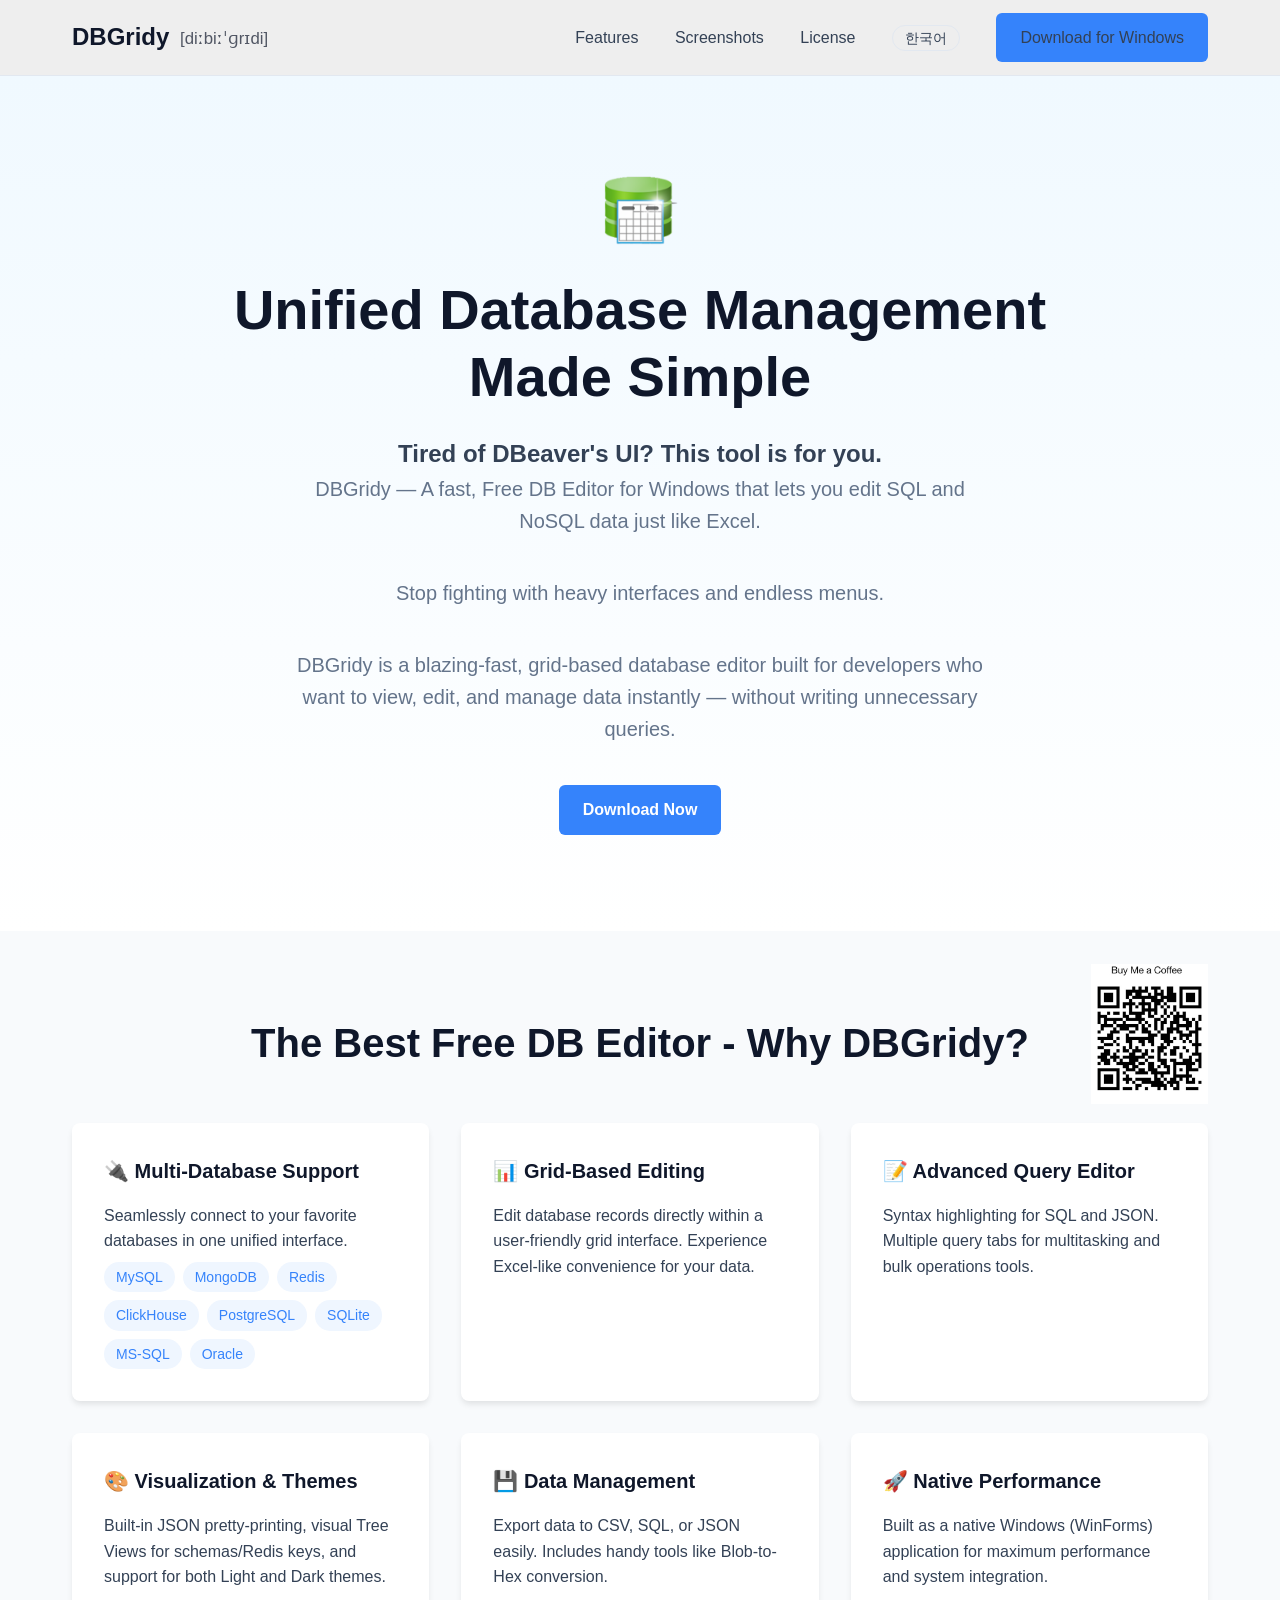
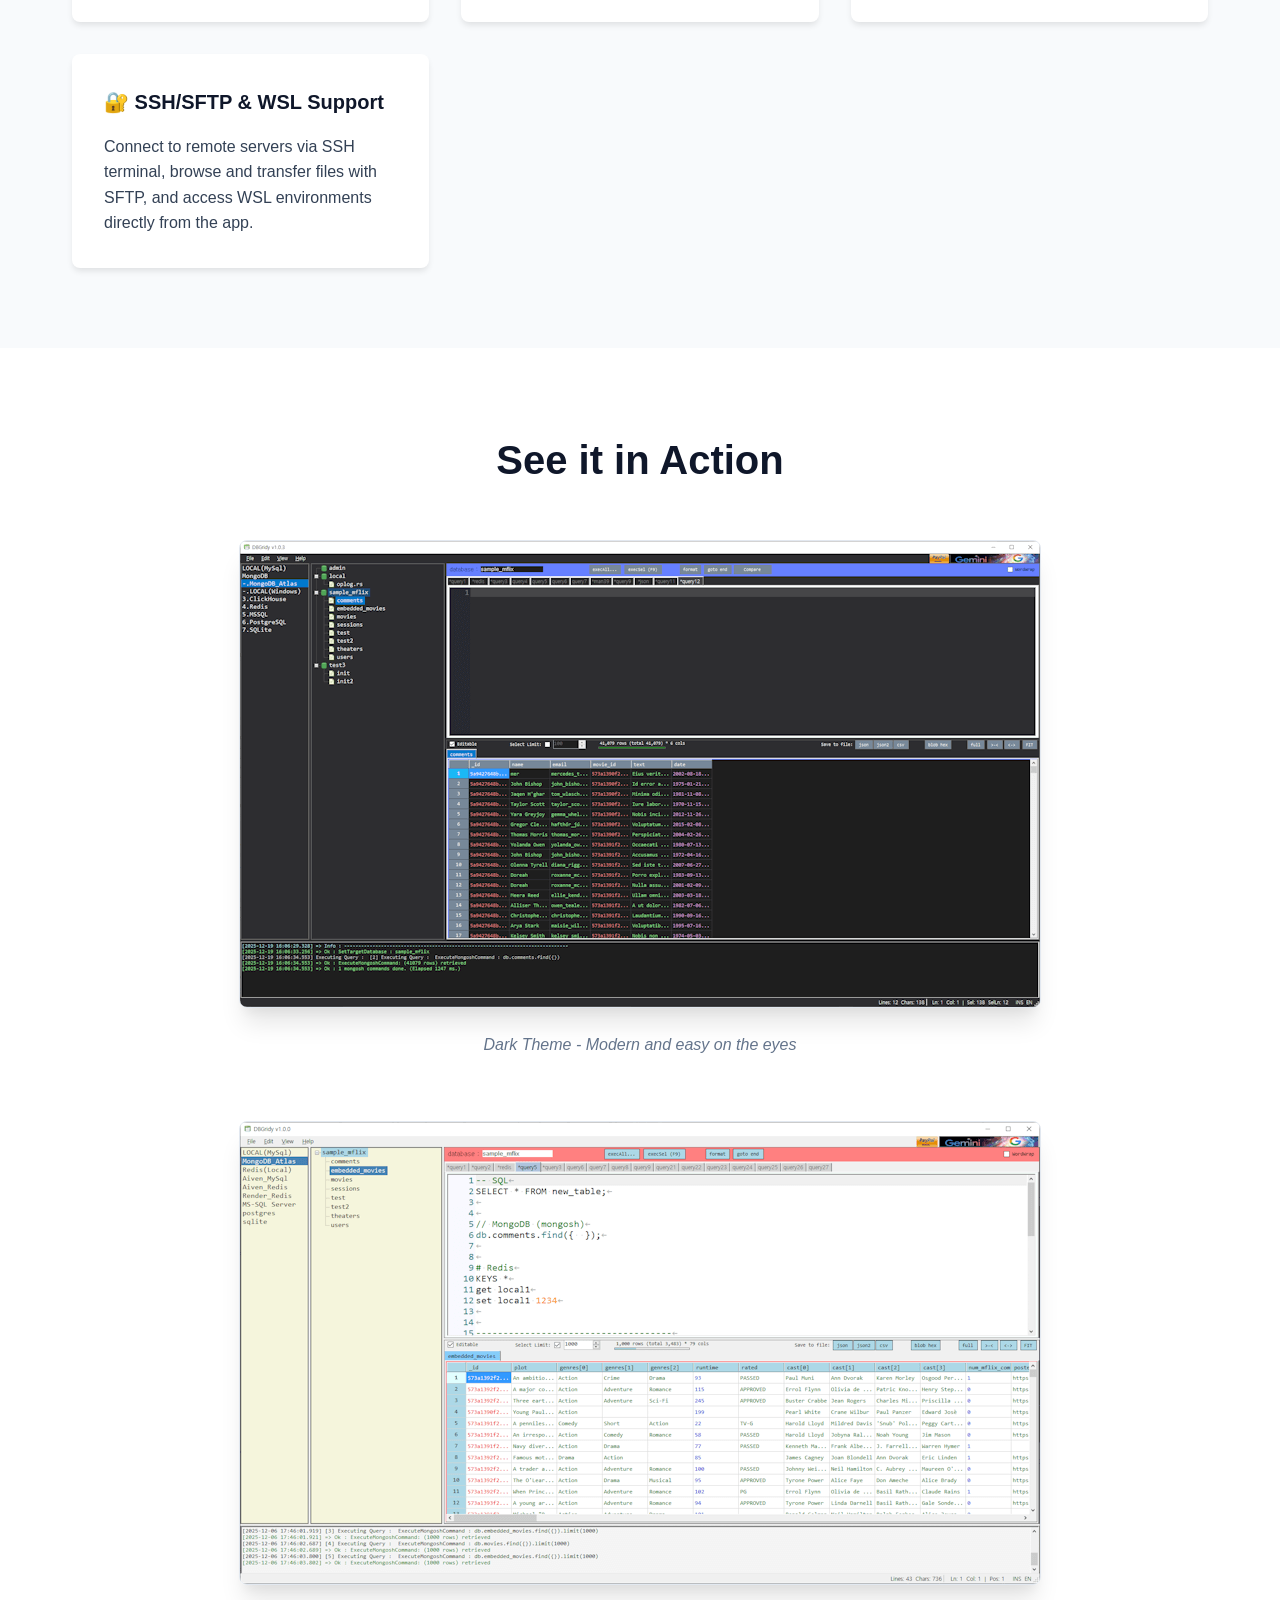
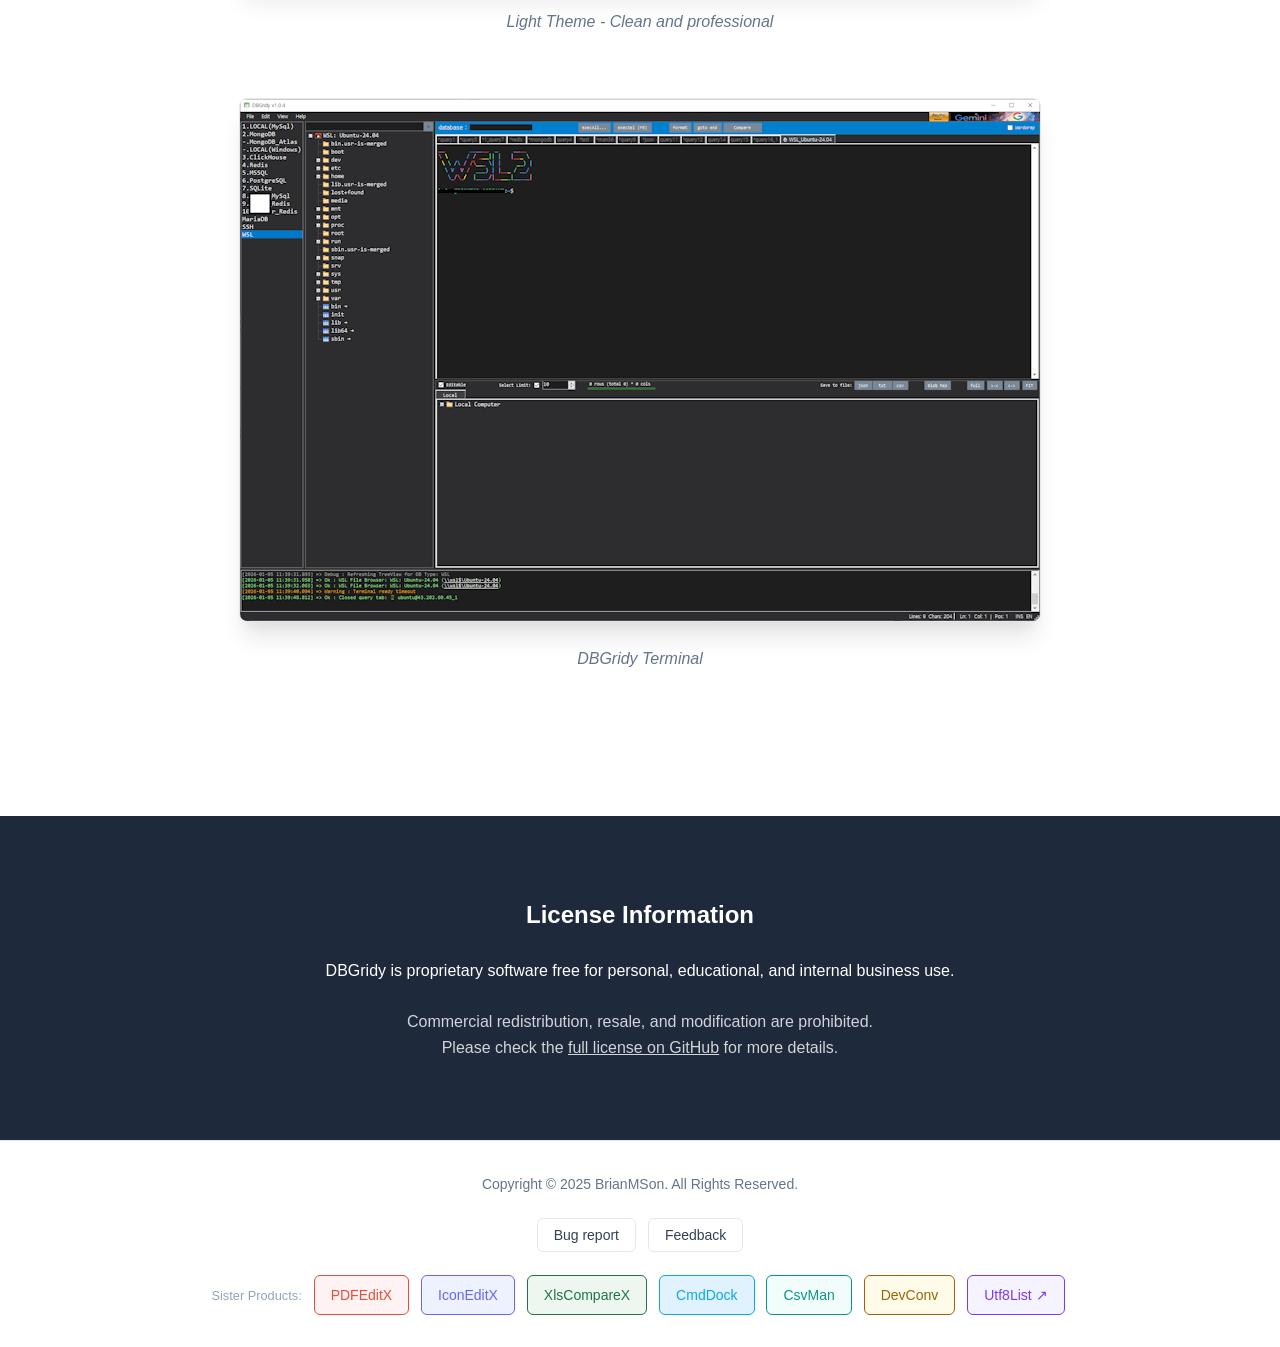
==== commit efeac8dc: "utf8list link" ====
--- a/index.html
+++ b/index.html
@@ -532,7 +532,7 @@
                 <a href="./cmddock/index.html" class="button-link" style="border-color: #0ea5e9; color: #0ea5e9; background-color: #e0f2fe;">CmdDock</a>
                 <a href="./csvman/index.html" class="button-link" style="border-color: #0d9488; color: #0d9488; background-color: #f0fdfa;">CsvMan</a>
                 <a href="./devconv/index.html" class="button-link" style="border-color: #a16207; color: #a16207; background-color: #fefce8;">DevConv</a>
-                <a href="https://brianmson.github.io/utf8-character-list/" target="_blank" class="button-link" style="border-color: #7c3aed; color: #7c3aed; background-color: #f5f3ff;">Utf8List</a>
+                <a href="https://brianmson.github.io/utf8-character-list/" target="_blank" rel="noopener" class="button-link" style="border-color: #7c3aed; color: #7c3aed; background-color: #f5f3ff;">Utf8List <span aria-hidden="true">↗</span></a>
             </p>
         </div>
     </footer>
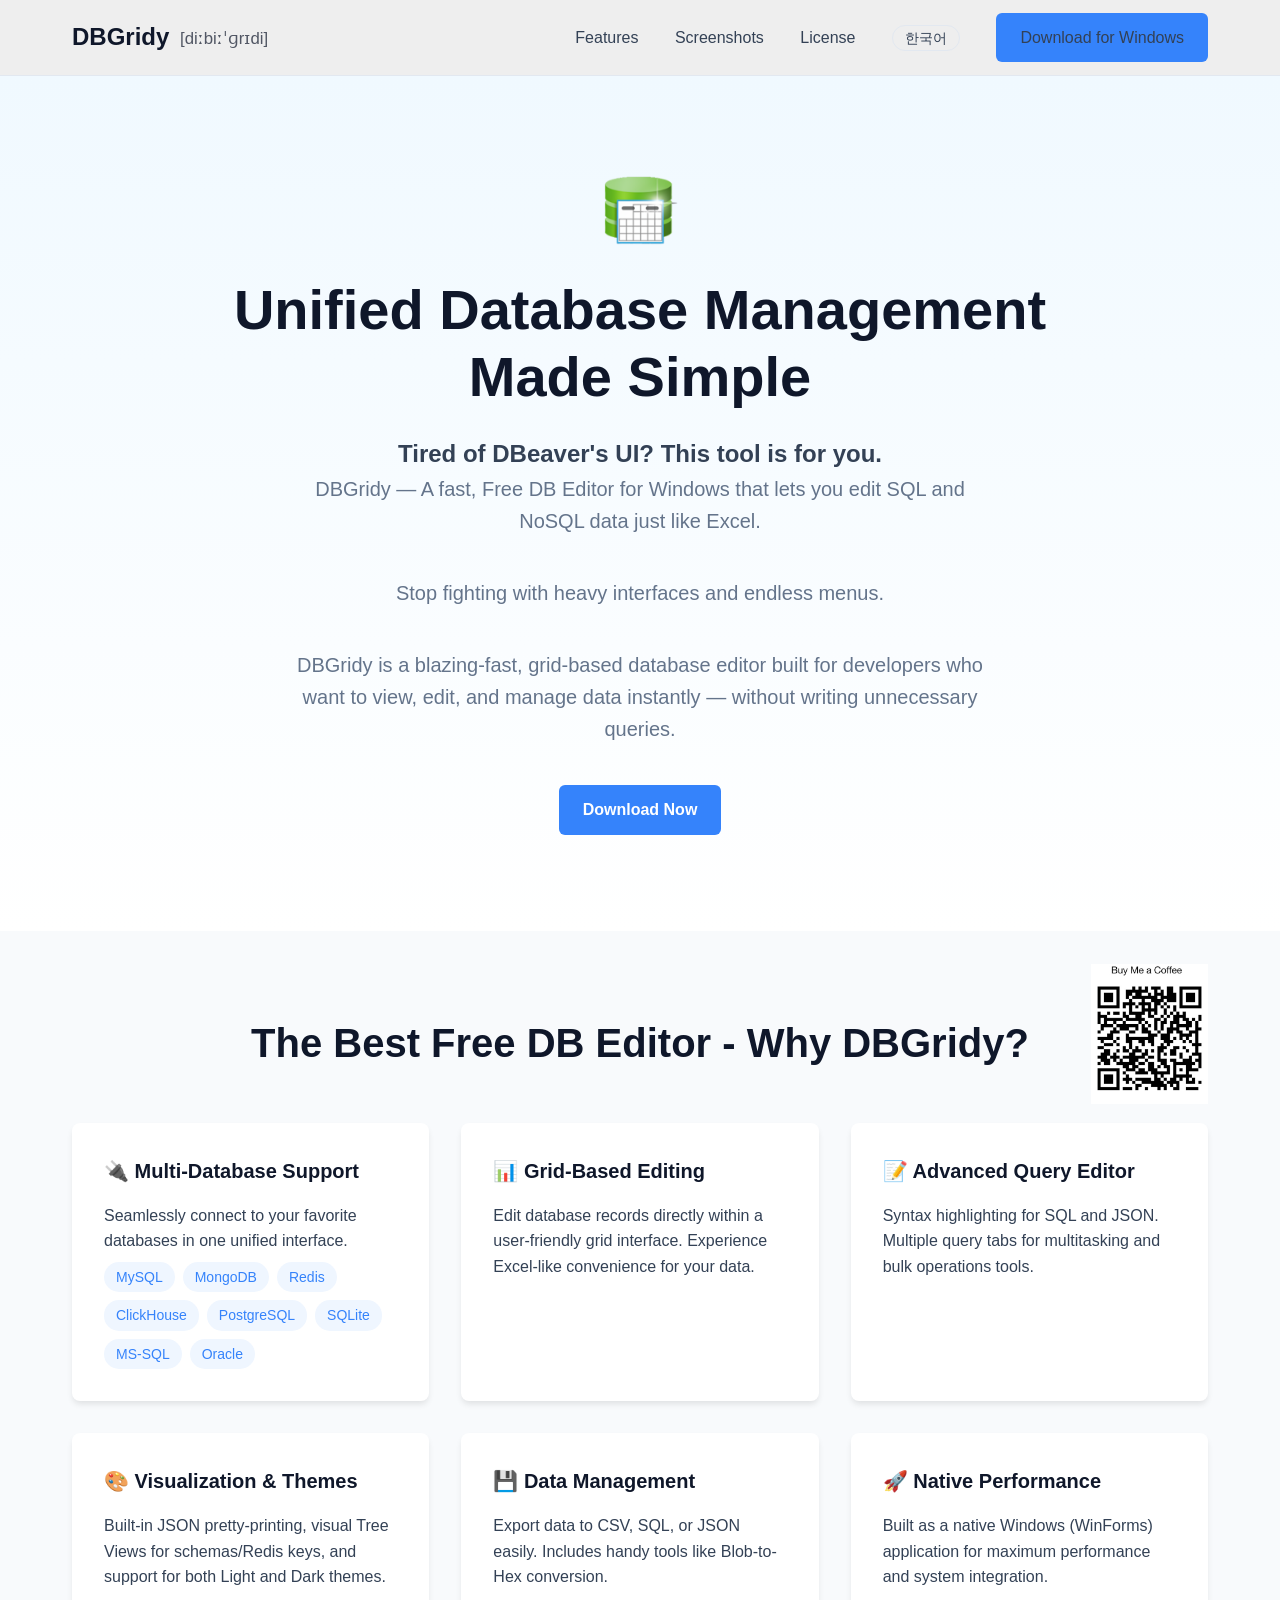
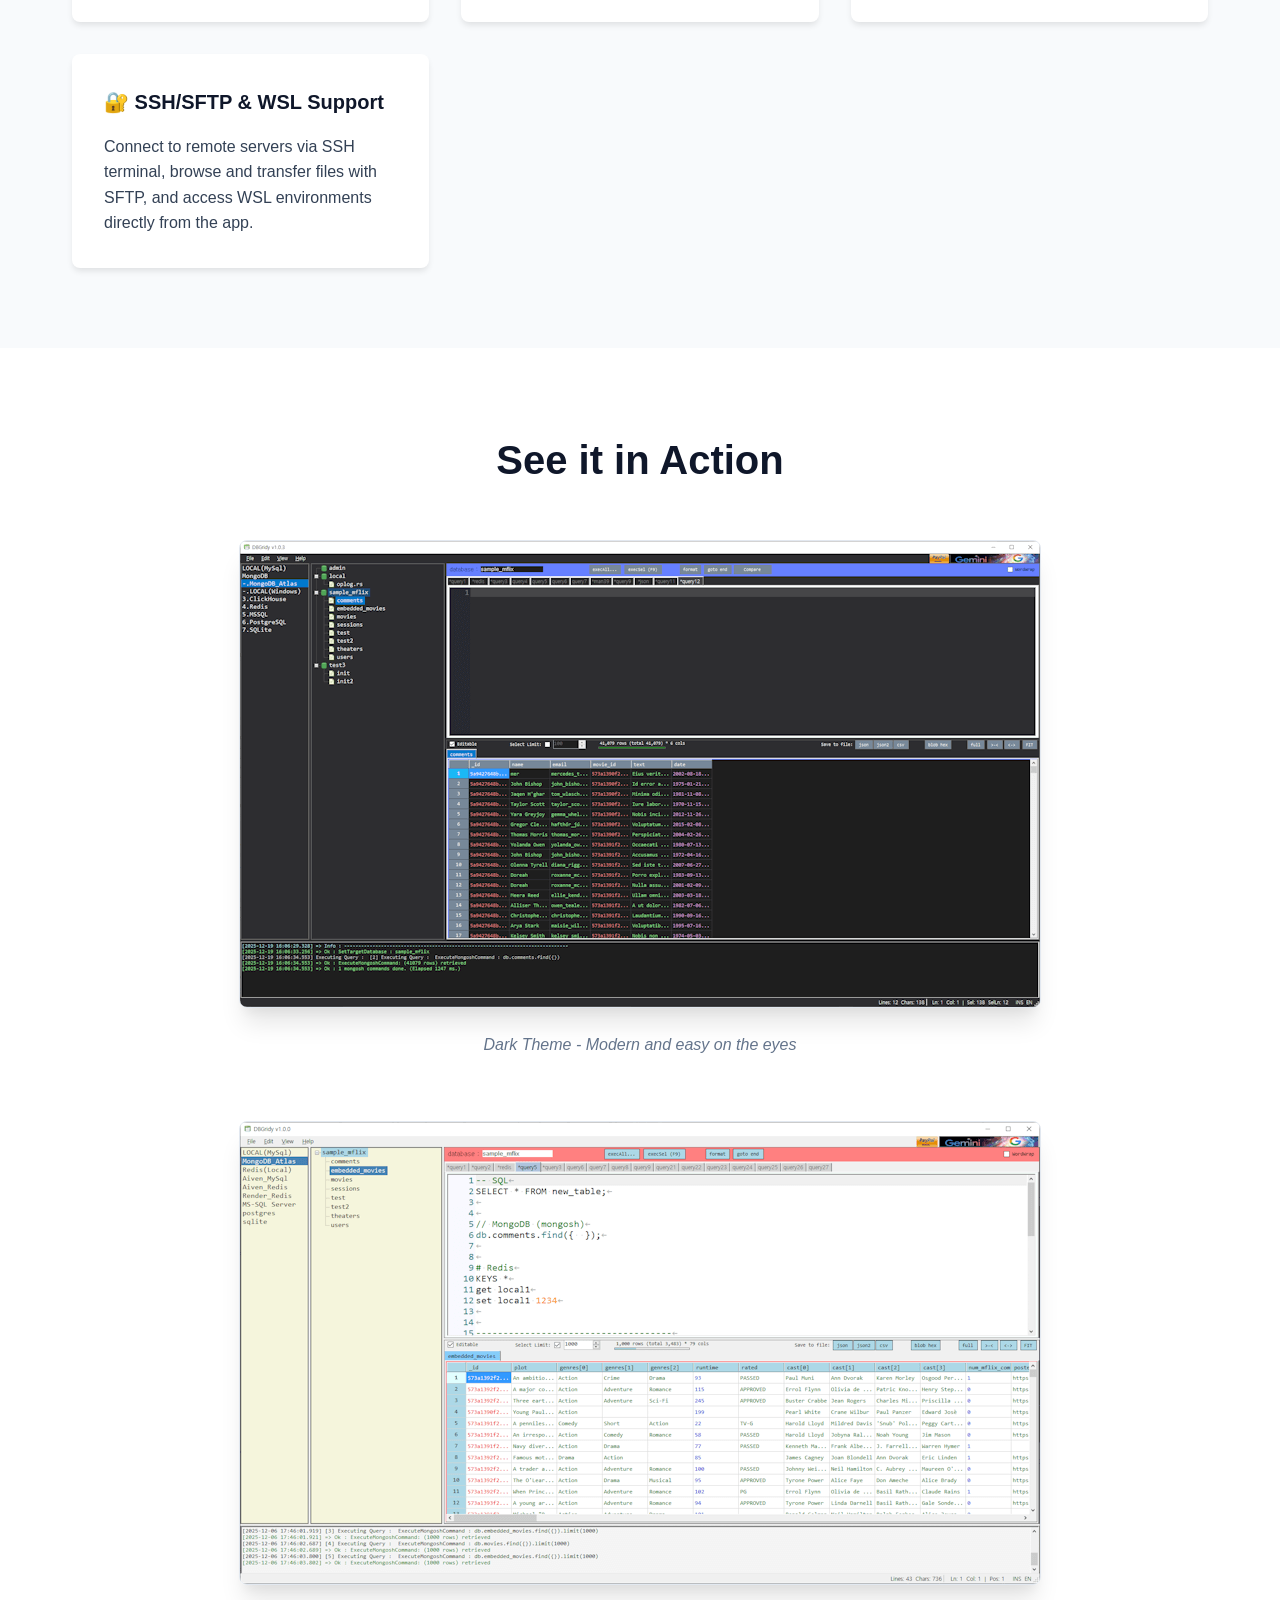
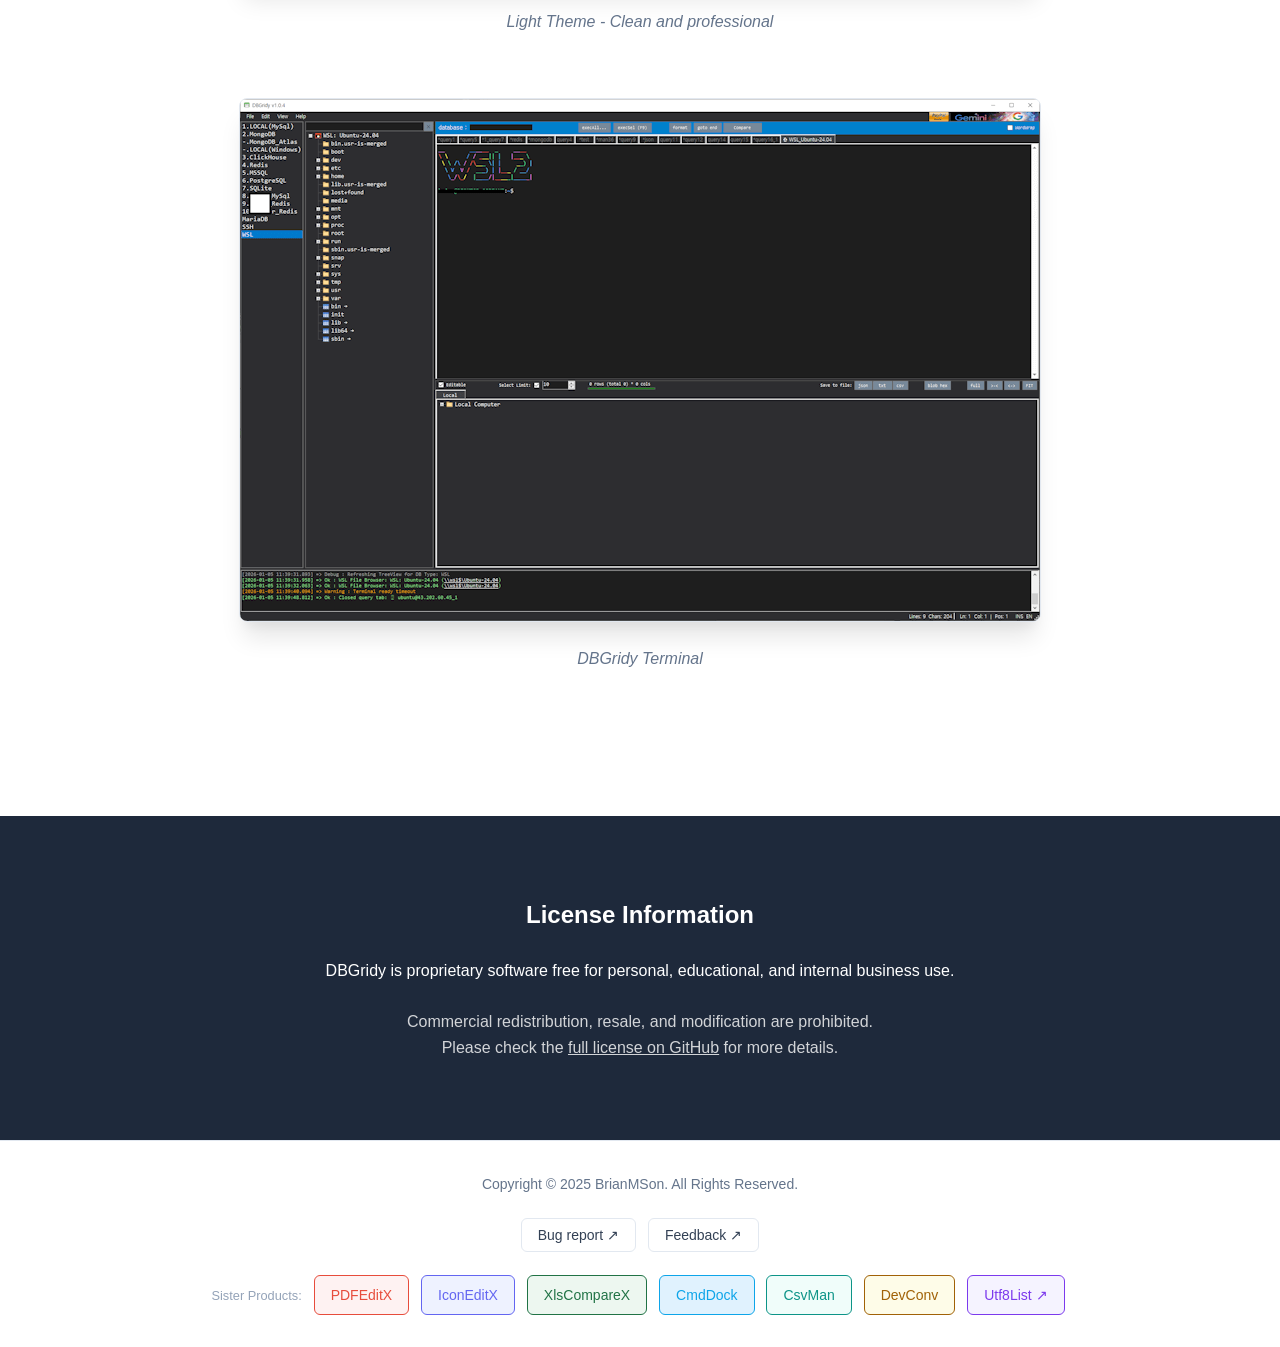
==== commit da3d7a04: "index.html" ====
--- a/index.html
+++ b/index.html
@@ -522,16 +522,16 @@
             <p>
                 Copyright © 2025 BrianMSon. All Rights Reserved.
                 <br><br>
-                <button onclick="window.open('https://github.com/BrianMSon/DBGridy/issues', '_blank')" class="button-link" data-i18n="footer.bugReport">Bug report</button>
-                <button onclick="window.open('https://github.com/BrianMSon/DBGridy/discussions', '_blank')" class="button-link" data-i18n="footer.feedback">Feedback</button>
+                <button onclick="window.open('https://github.com/BrianMSon/DBGridy/issues', '_blank')" class="button-link" data-i18n="footer.bugReport">Bug report <span aria-hidden="true">↗</span></button>
+                <button onclick="window.open('https://github.com/BrianMSon/DBGridy/discussions', '_blank')" class="button-link" data-i18n="footer.feedback">Feedback <span aria-hidden="true">↗</span></button>
                 <br><br>
                 <span style="color: #94a3b8; font-size: 0.8rem;" data-i18n="footer.sisterProduct">Sister Products:</span>
-                <a href="./pdfeditx/index.html" class="button-link" style="margin-left: 0.5rem; border-color: #e74c3c; color: #e74c3c; background-color: #fef2f2;">PDFEditX</a>
-                <a href="./iconeditx/index.html" class="button-link" style="border-color: #6366f1; color: #6366f1; background-color: #eef2ff;">IconEditX</a>
-                <a href="./xlscomparex/index.html" class="button-link" style="border-color: #217346; color: #217346; background-color: #edf7f0;">XlsCompareX</a>
-                <a href="./cmddock/index.html" class="button-link" style="border-color: #0ea5e9; color: #0ea5e9; background-color: #e0f2fe;">CmdDock</a>
-                <a href="./csvman/index.html" class="button-link" style="border-color: #0d9488; color: #0d9488; background-color: #f0fdfa;">CsvMan</a>
-                <a href="./devconv/index.html" class="button-link" style="border-color: #a16207; color: #a16207; background-color: #fefce8;">DevConv</a>
+                <a href="./pdfeditx/" class="button-link" style="margin-left: 0.5rem; border-color: #e74c3c; color: #e74c3c; background-color: #fef2f2;">PDFEditX</a>
+                <a href="./iconeditx/" class="button-link" style="border-color: #6366f1; color: #6366f1; background-color: #eef2ff;">IconEditX</a>
+                <a href="./xlscomparex/" class="button-link" style="border-color: #217346; color: #217346; background-color: #edf7f0;">XlsCompareX</a>
+                <a href="./cmddock/" class="button-link" style="border-color: #0ea5e9; color: #0ea5e9; background-color: #e0f2fe;">CmdDock</a>
+                <a href="./csvman/" class="button-link" style="border-color: #0d9488; color: #0d9488; background-color: #f0fdfa;">CsvMan</a>
+                <a href="./devconv/" class="button-link" style="border-color: #a16207; color: #a16207; background-color: #fefce8;">DevConv</a>
                 <a href="https://brianmson.github.io/utf8-character-list/" target="_blank" rel="noopener" class="button-link" style="border-color: #7c3aed; color: #7c3aed; background-color: #f5f3ff;">Utf8List <span aria-hidden="true">↗</span></a>
             </p>
         </div>
@@ -599,8 +599,8 @@
                     sub: 'Commercial redistribution, resale, and modification are prohibited.<br>Please check the <a href="https://github.com/BrianMSon/DBGridy/blob/main/LICENSE.txt" target="_blank">full license on GitHub</a> for more details.'
                 },
                 footer: {
-                    bugReport: "Bug report",
-                    feedback: "Feedback",
+                    bugReport: "Bug report <span aria-hidden='true'>↗</span>",
+                    feedback: "Feedback <span aria-hidden='true'>↗</span>",
                     sisterProduct: "Sister Products:"
                 }
             },
@@ -664,8 +664,8 @@
                     sub: '단, 상업적 재배포, 재판매 및 수정은 금지되어 있습니다.<br>자세한 내용은 <a href="https://github.com/BrianMSon/DBGridy/blob/main/LICENSE.txt" target="_blank">GitHub의 전체 라이선스</a>를 확인해 주세요.'
                 },
                 footer: {
-                    bugReport: "버그 리포트",
-                    feedback: "피드백",
+                    bugReport: "버그 리포트 <span aria-hidden='true'>↗</span>",
+                    feedback: "피드백 <span aria-hidden='true'>↗</span>",
                     sisterProduct: "자매품:"
                 }
             }
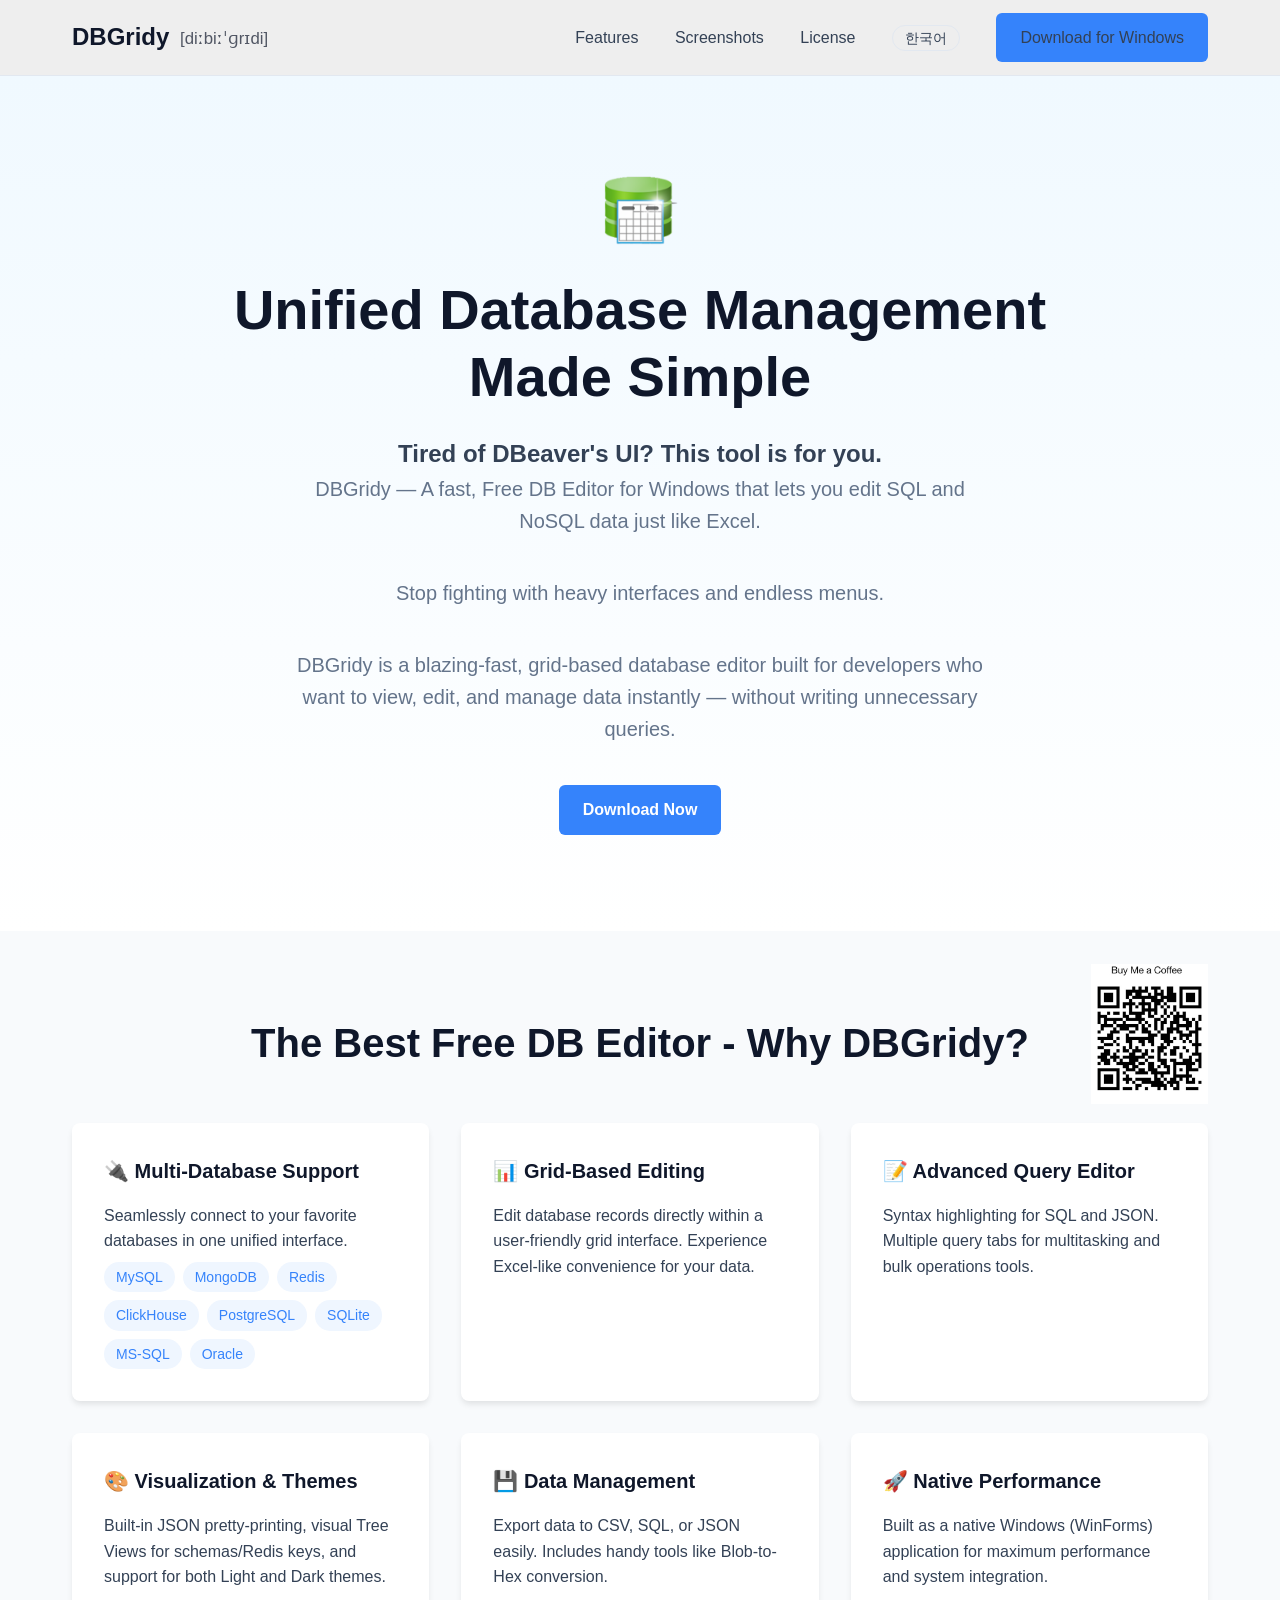
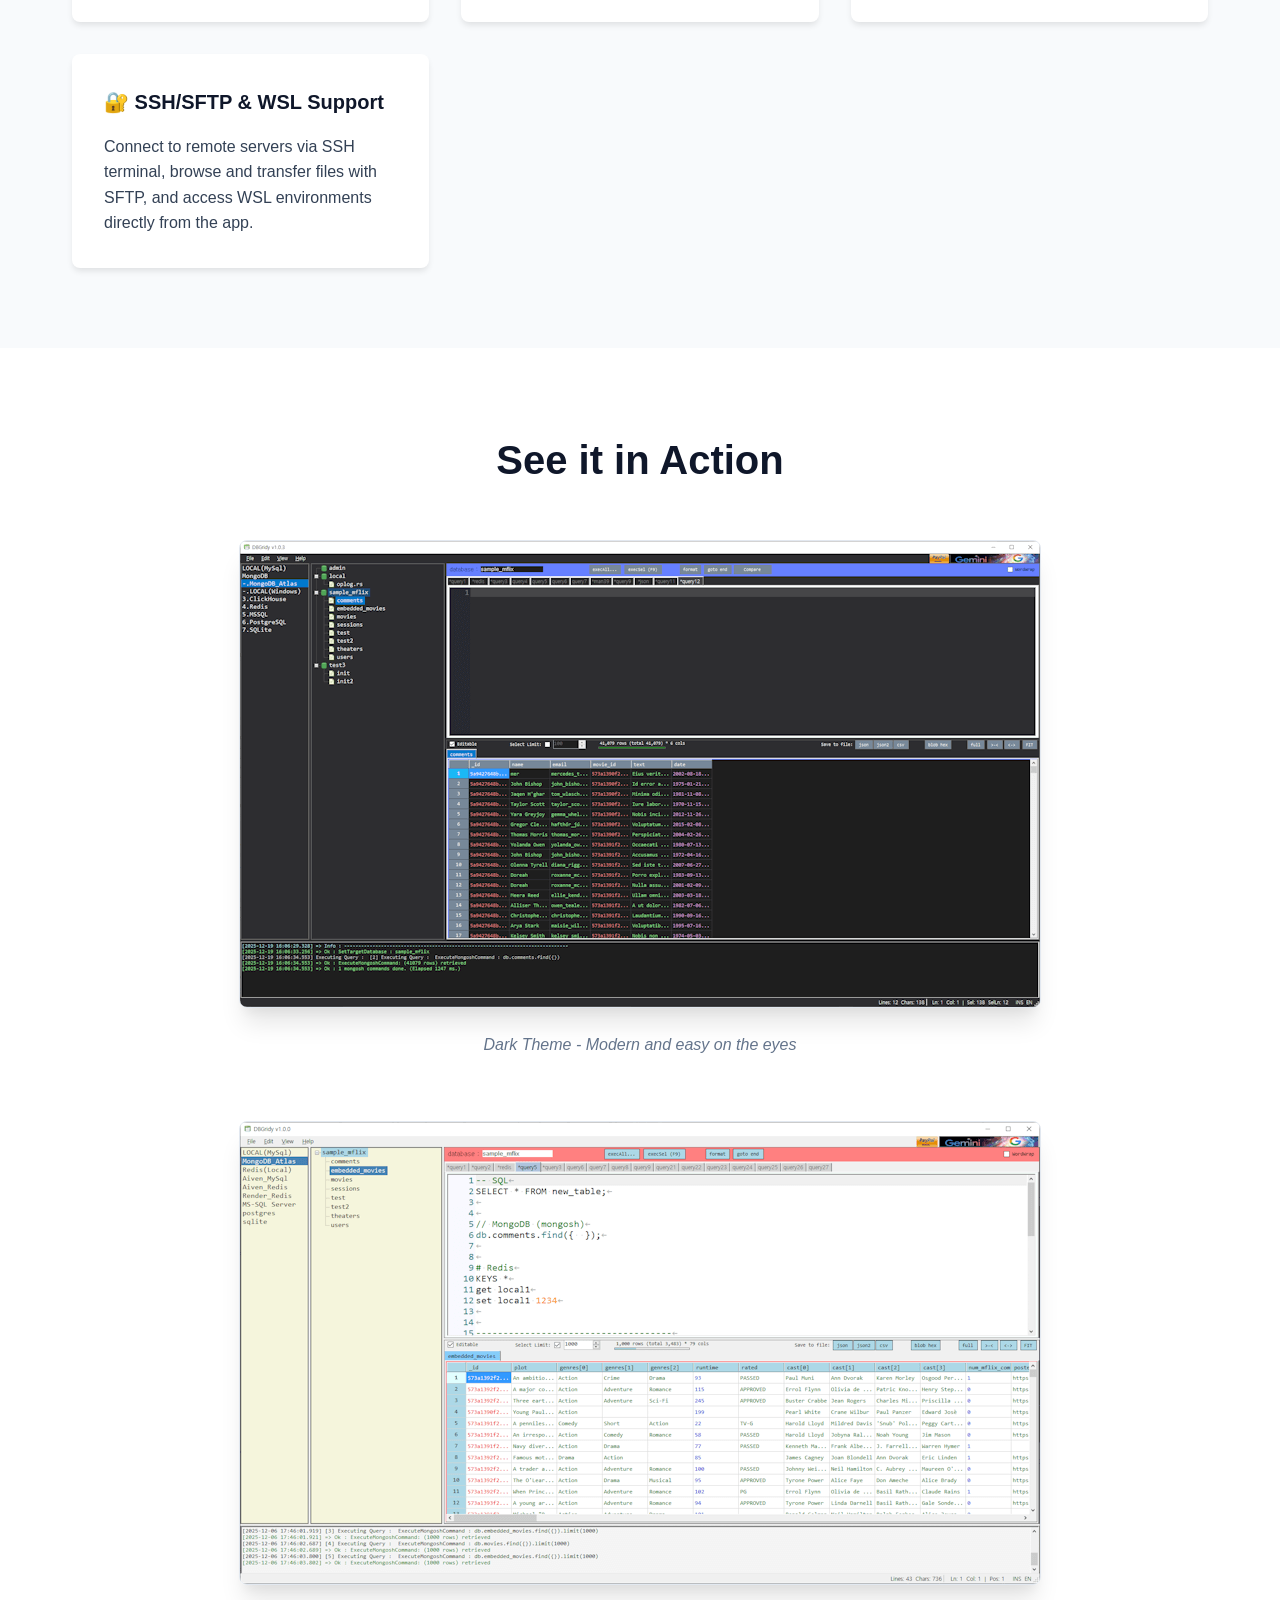
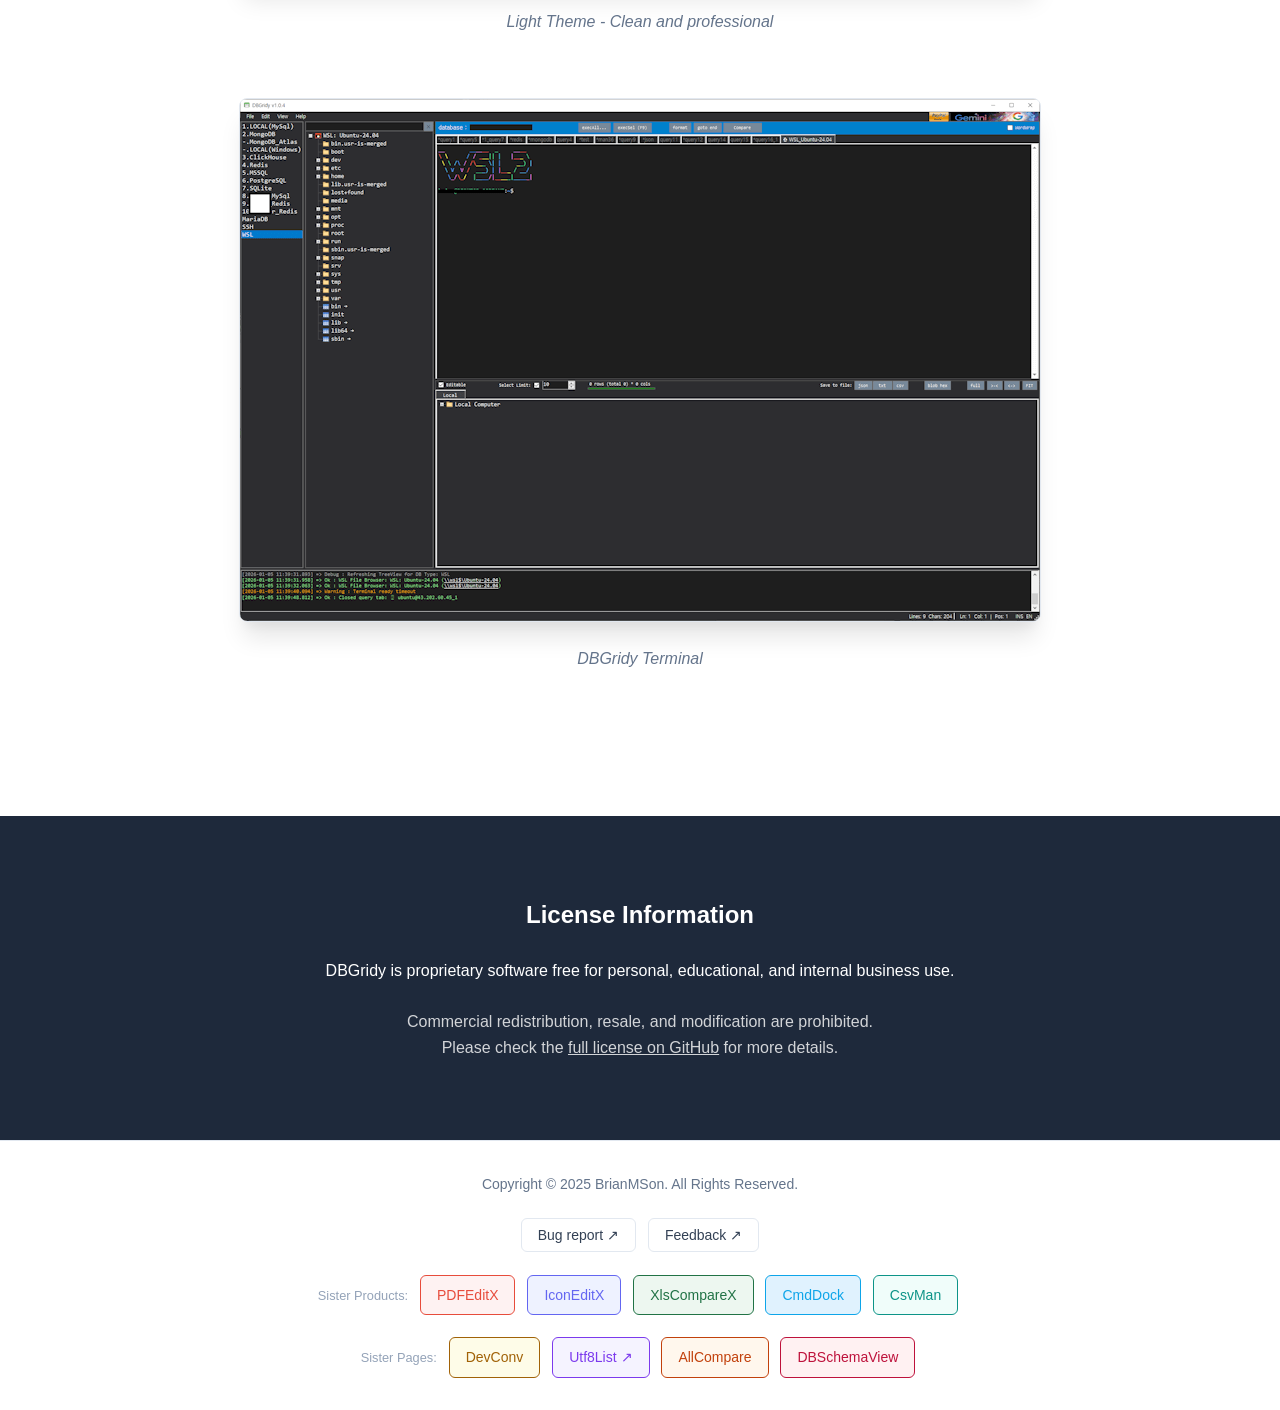
==== commit a22c62a3: "sister pages. (allcompare, dbschemaview)" ====
--- a/index.html
+++ b/index.html
@@ -531,8 +531,12 @@
                 <a href="./xlscomparex/" class="button-link" style="border-color: #217346; color: #217346; background-color: #edf7f0;">XlsCompareX</a>
                 <a href="./cmddock/" class="button-link" style="border-color: #0ea5e9; color: #0ea5e9; background-color: #e0f2fe;">CmdDock</a>
                 <a href="./csvman/" class="button-link" style="border-color: #0d9488; color: #0d9488; background-color: #f0fdfa;">CsvMan</a>
-                <a href="./devconv/" class="button-link" style="border-color: #a16207; color: #a16207; background-color: #fefce8;">DevConv</a>
+                <br><br>
+                <span style="color: #94a3b8; font-size: 0.8rem;" data-i18n="footer.sisterPage">Sister Pages:</span>
+                <a href="./devconv/" class="button-link" style="margin-left: 0.5rem; border-color: #a16207; color: #a16207; background-color: #fefce8;">DevConv</a>
                 <a href="https://brianmson.github.io/utf8-character-list/" target="_blank" rel="noopener" class="button-link" style="border-color: #7c3aed; color: #7c3aed; background-color: #f5f3ff;">Utf8List <span aria-hidden="true">↗</span></a>
+                <a href="./allcompare/" class="button-link" style="border-color: #c2410c; color: #c2410c; background-color: #fff7ed;">AllCompare</a>
+                <a href="./dbschemaview/" class="button-link" style="border-color: #be123c; color: #be123c; background-color: #fff1f2;">DBSchemaView</a>
             </p>
         </div>
     </footer>
@@ -601,7 +605,8 @@
                 footer: {
                     bugReport: "Bug report <span aria-hidden='true'>↗</span>",
                     feedback: "Feedback <span aria-hidden='true'>↗</span>",
-                    sisterProduct: "Sister Products:"
+                    sisterProduct: "Sister Products:",
+                    sisterPage: "Sister Pages:"
                 }
             },
             ko: {
@@ -666,7 +671,8 @@
                 footer: {
                     bugReport: "버그 리포트 <span aria-hidden='true'>↗</span>",
                     feedback: "피드백 <span aria-hidden='true'>↗</span>",
-                    sisterProduct: "자매품:"
+                    sisterProduct: "자매품:",
+                    sisterPage: "자매 페이지:"
                 }
             }
         };
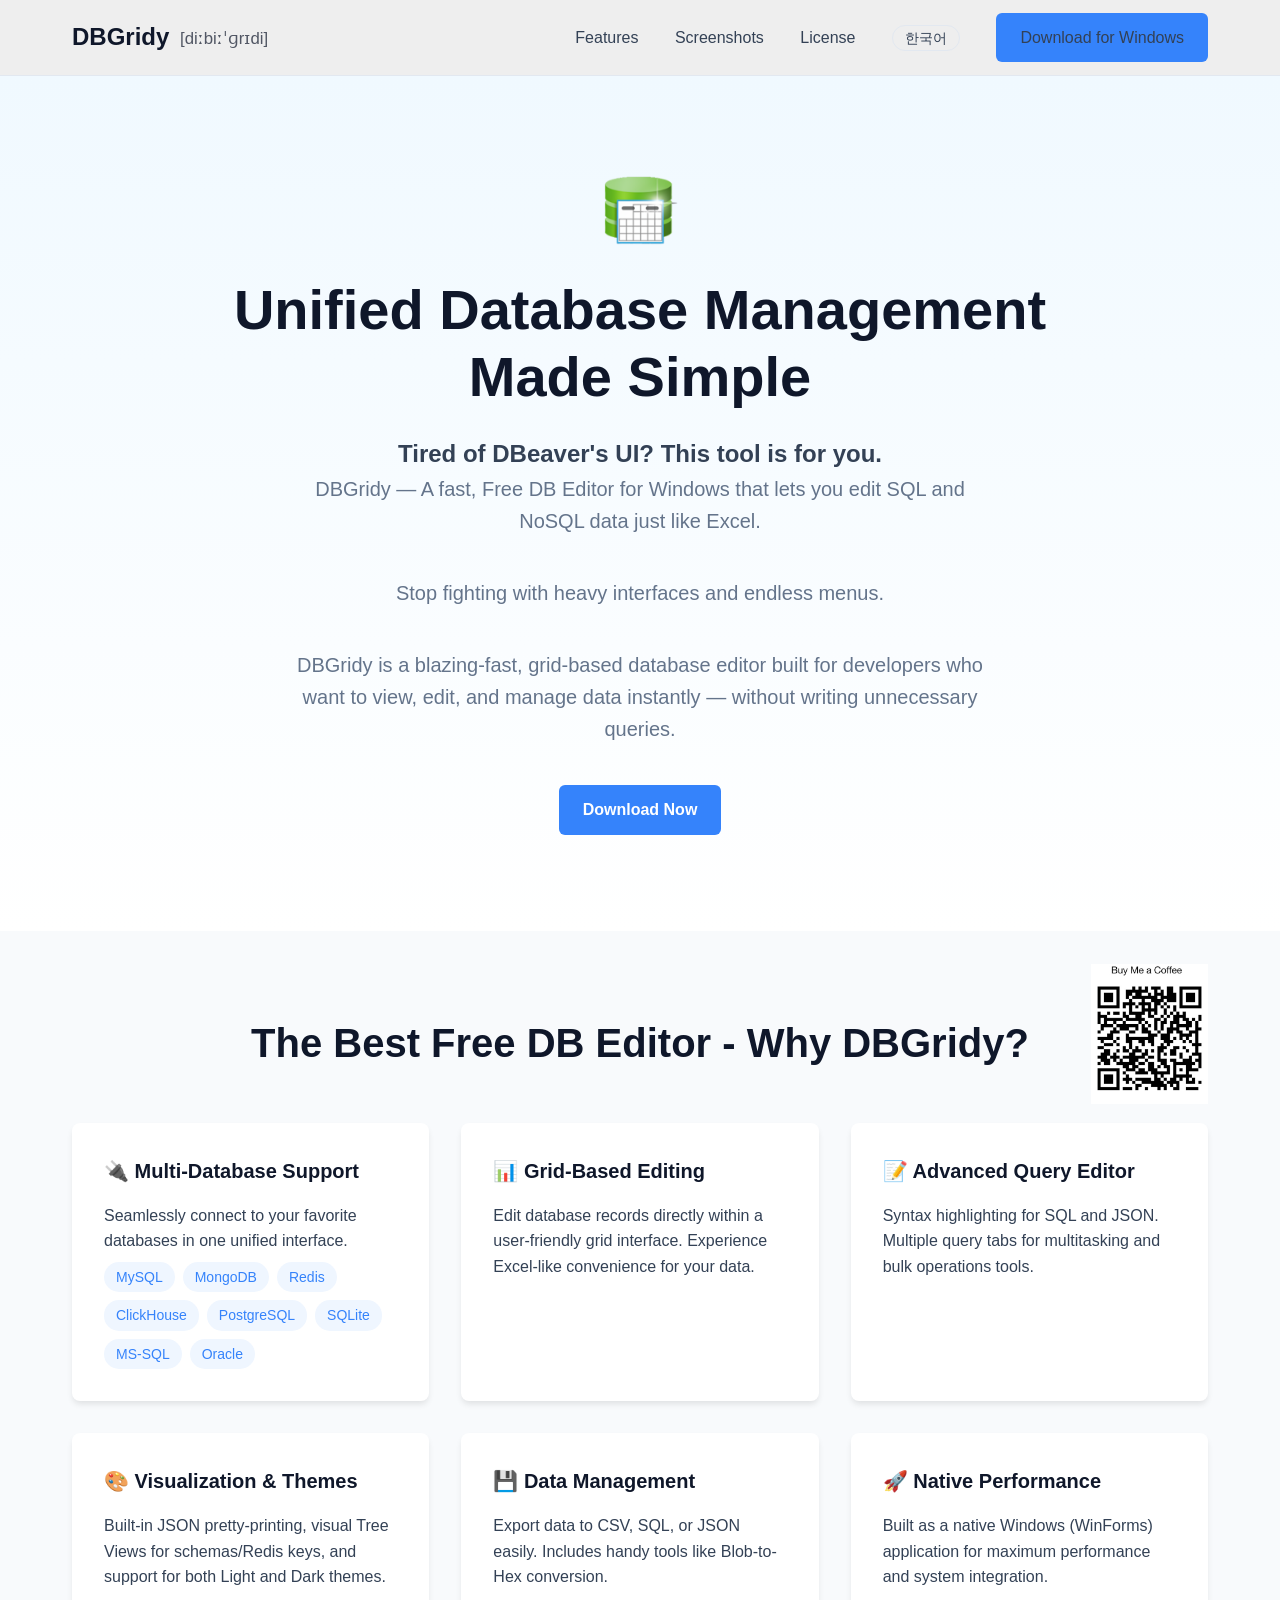
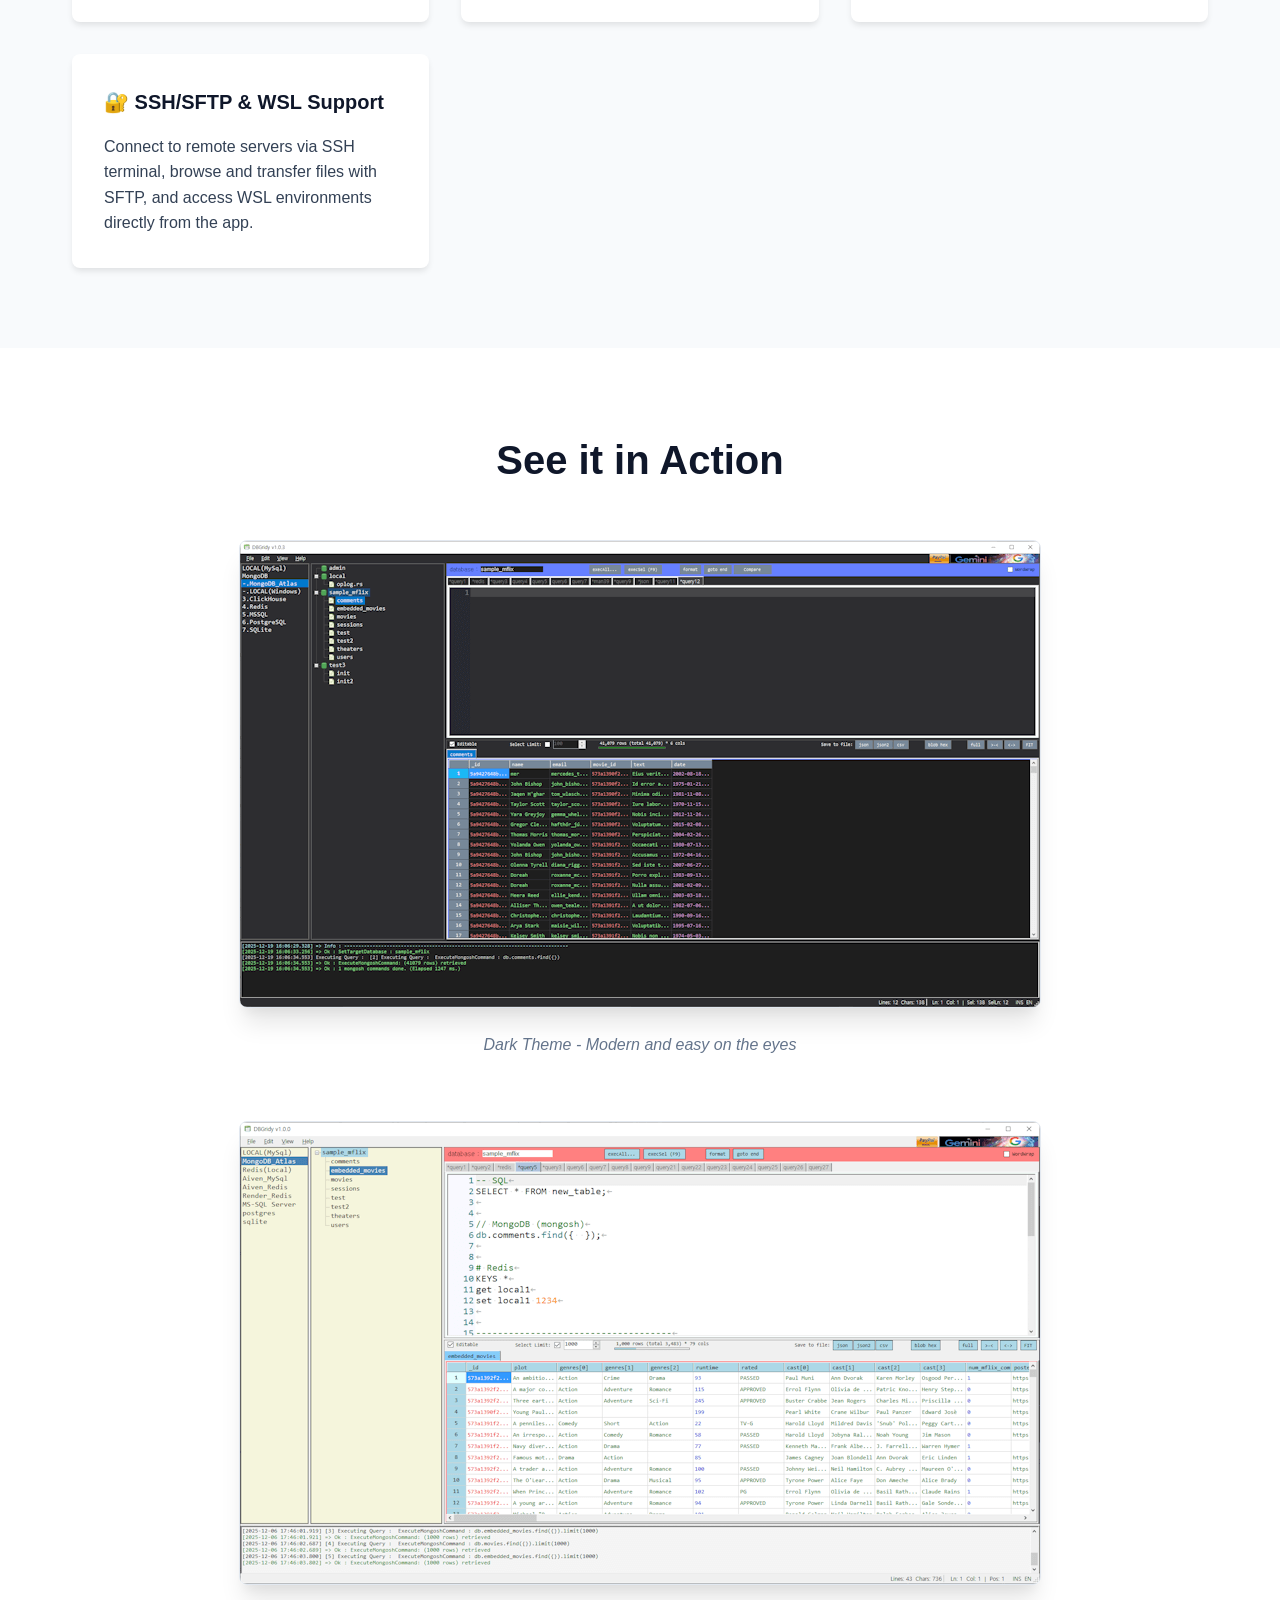
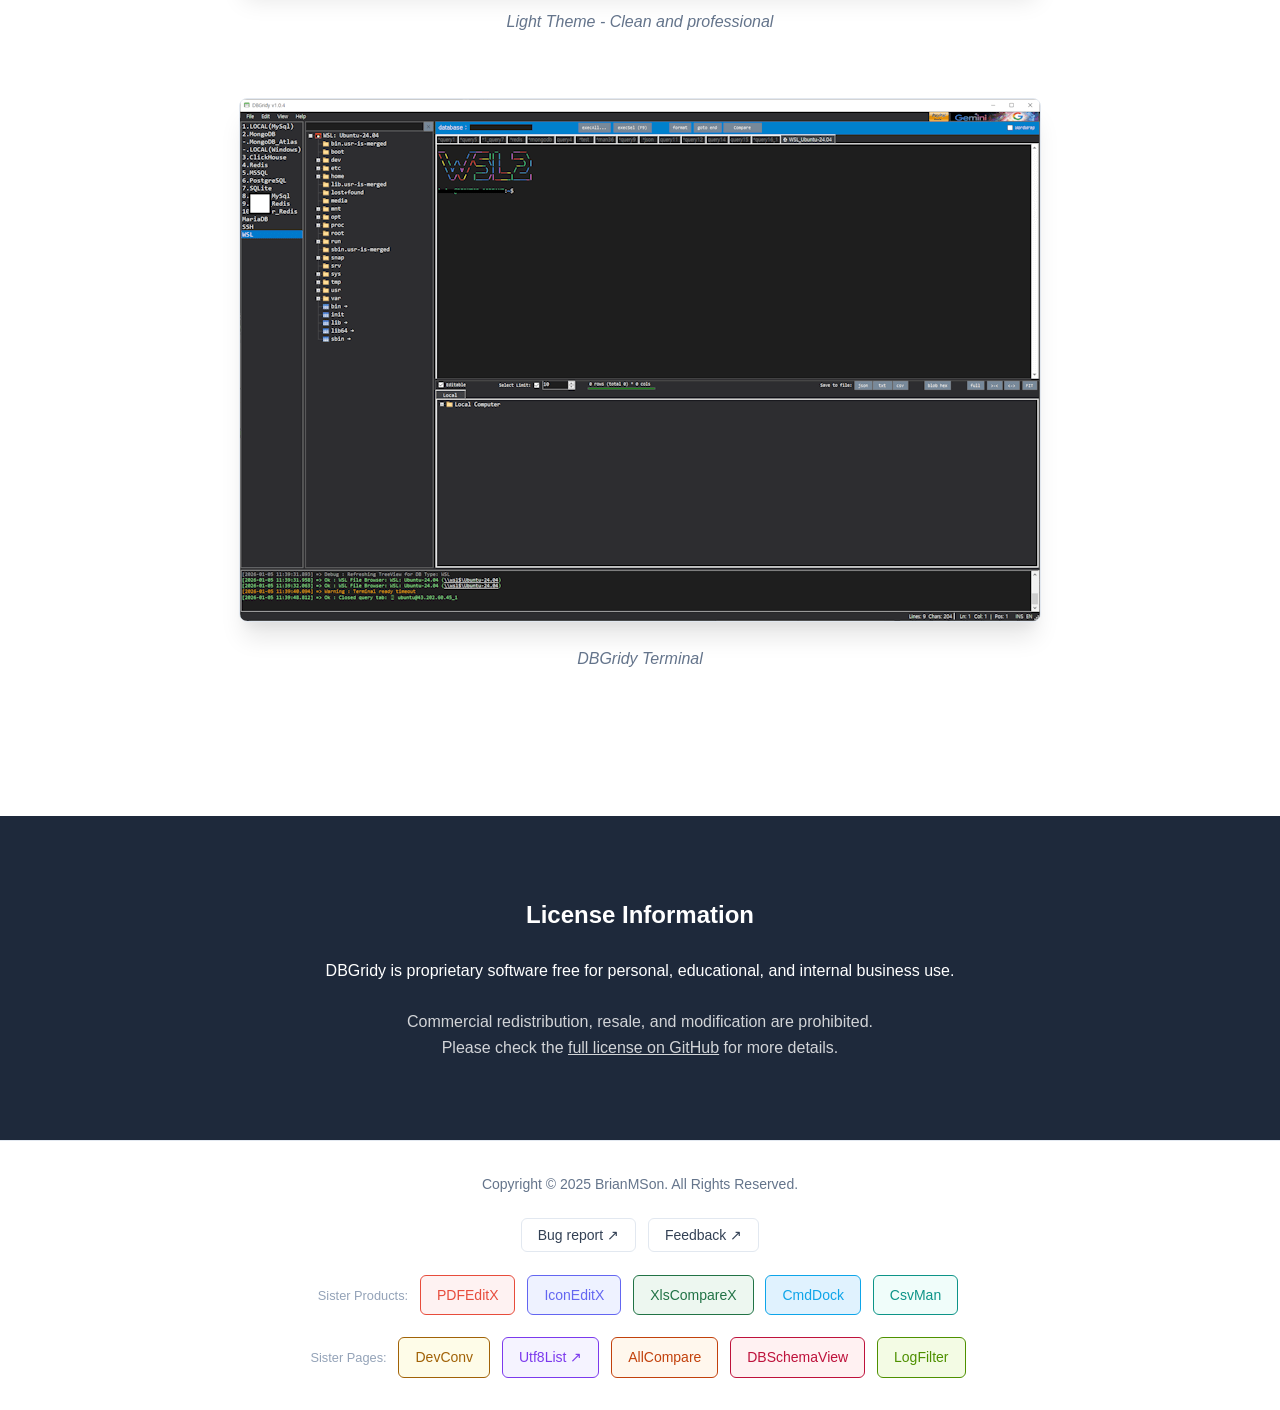
==== commit ad3aafe2: "logfilter" ====
--- a/index.html
+++ b/index.html
@@ -537,6 +537,7 @@
                 <a href="https://brianmson.github.io/utf8-character-list/" target="_blank" rel="noopener" class="button-link" style="border-color: #7c3aed; color: #7c3aed; background-color: #f5f3ff;">Utf8List <span aria-hidden="true">↗</span></a>
                 <a href="./allcompare/" class="button-link" style="border-color: #c2410c; color: #c2410c; background-color: #fff7ed;">AllCompare</a>
                 <a href="./dbschemaview/" class="button-link" style="border-color: #be123c; color: #be123c; background-color: #fff1f2;">DBSchemaView</a>
+                <a href="./logfilter/" class="button-link" style="border-color: #4e9000; color: #4e9000; background-color: #f3fbe4;">LogFilter</a>
             </p>
         </div>
     </footer>
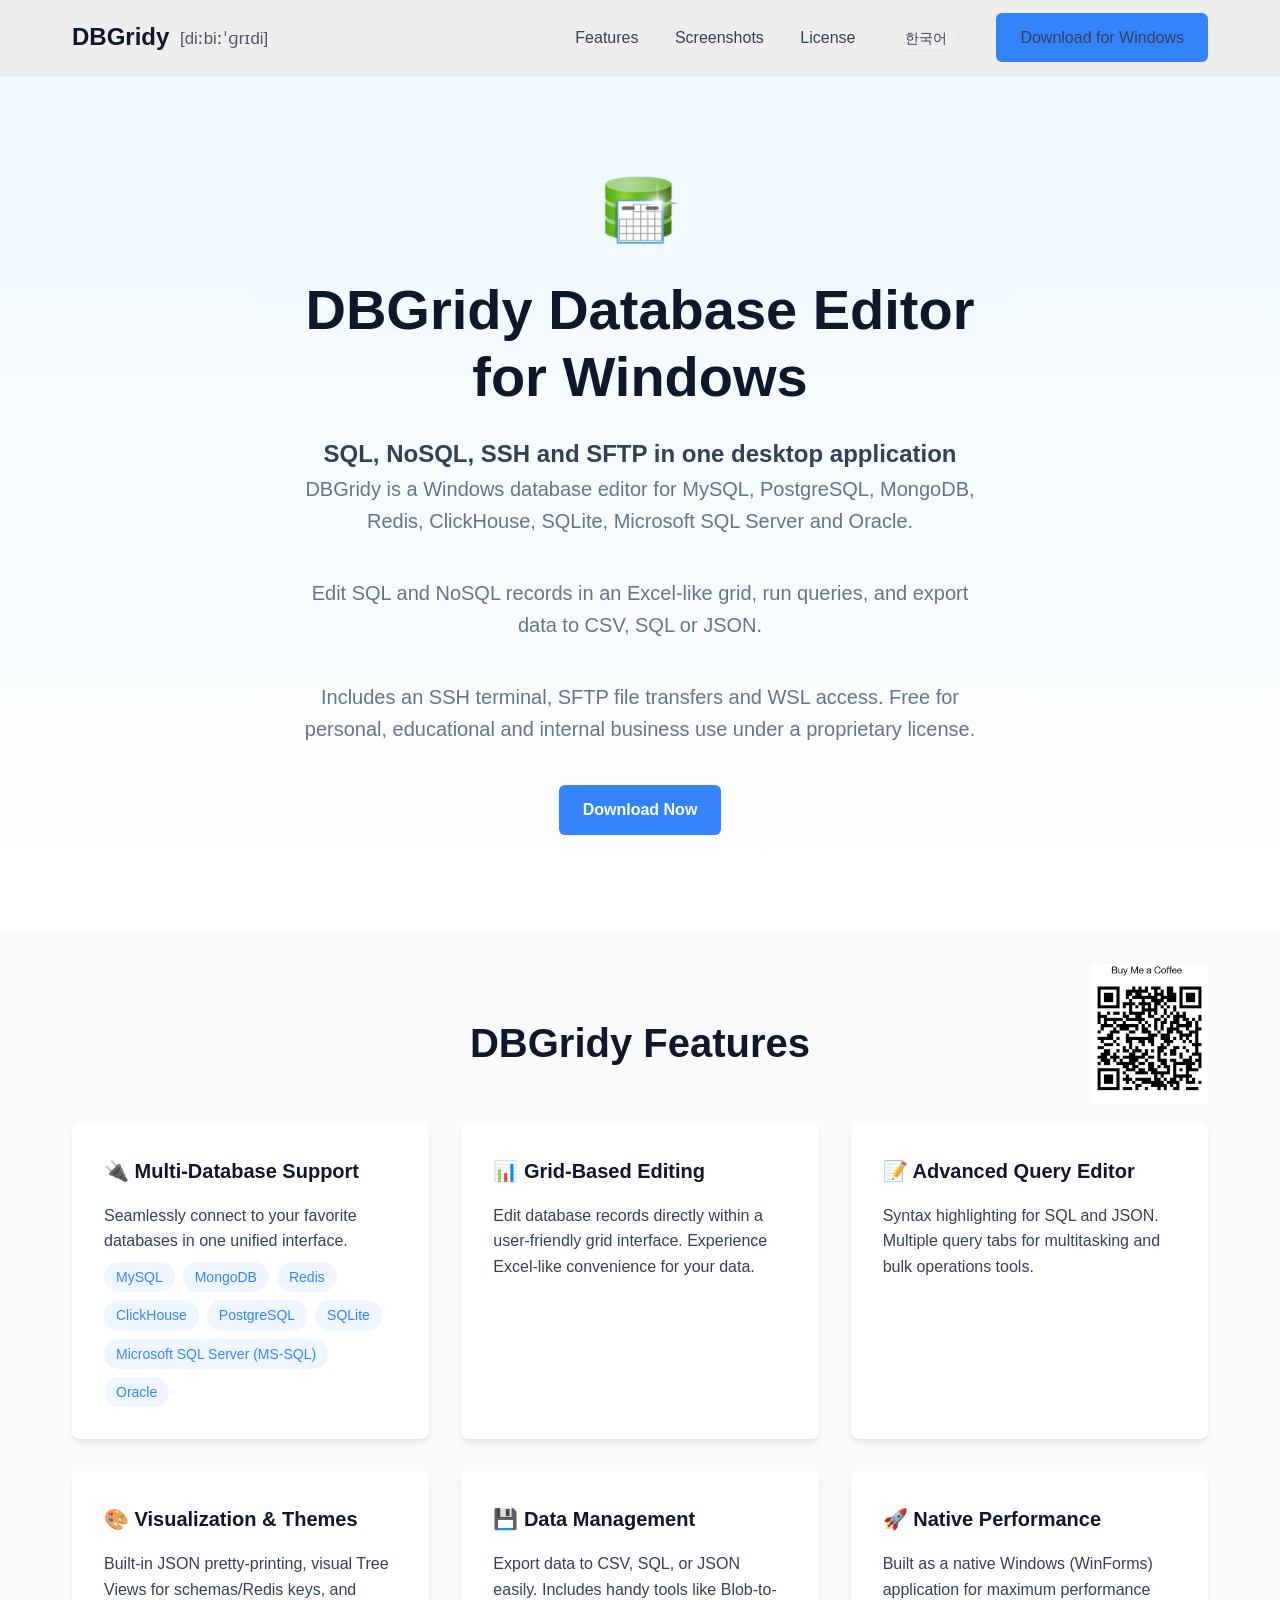
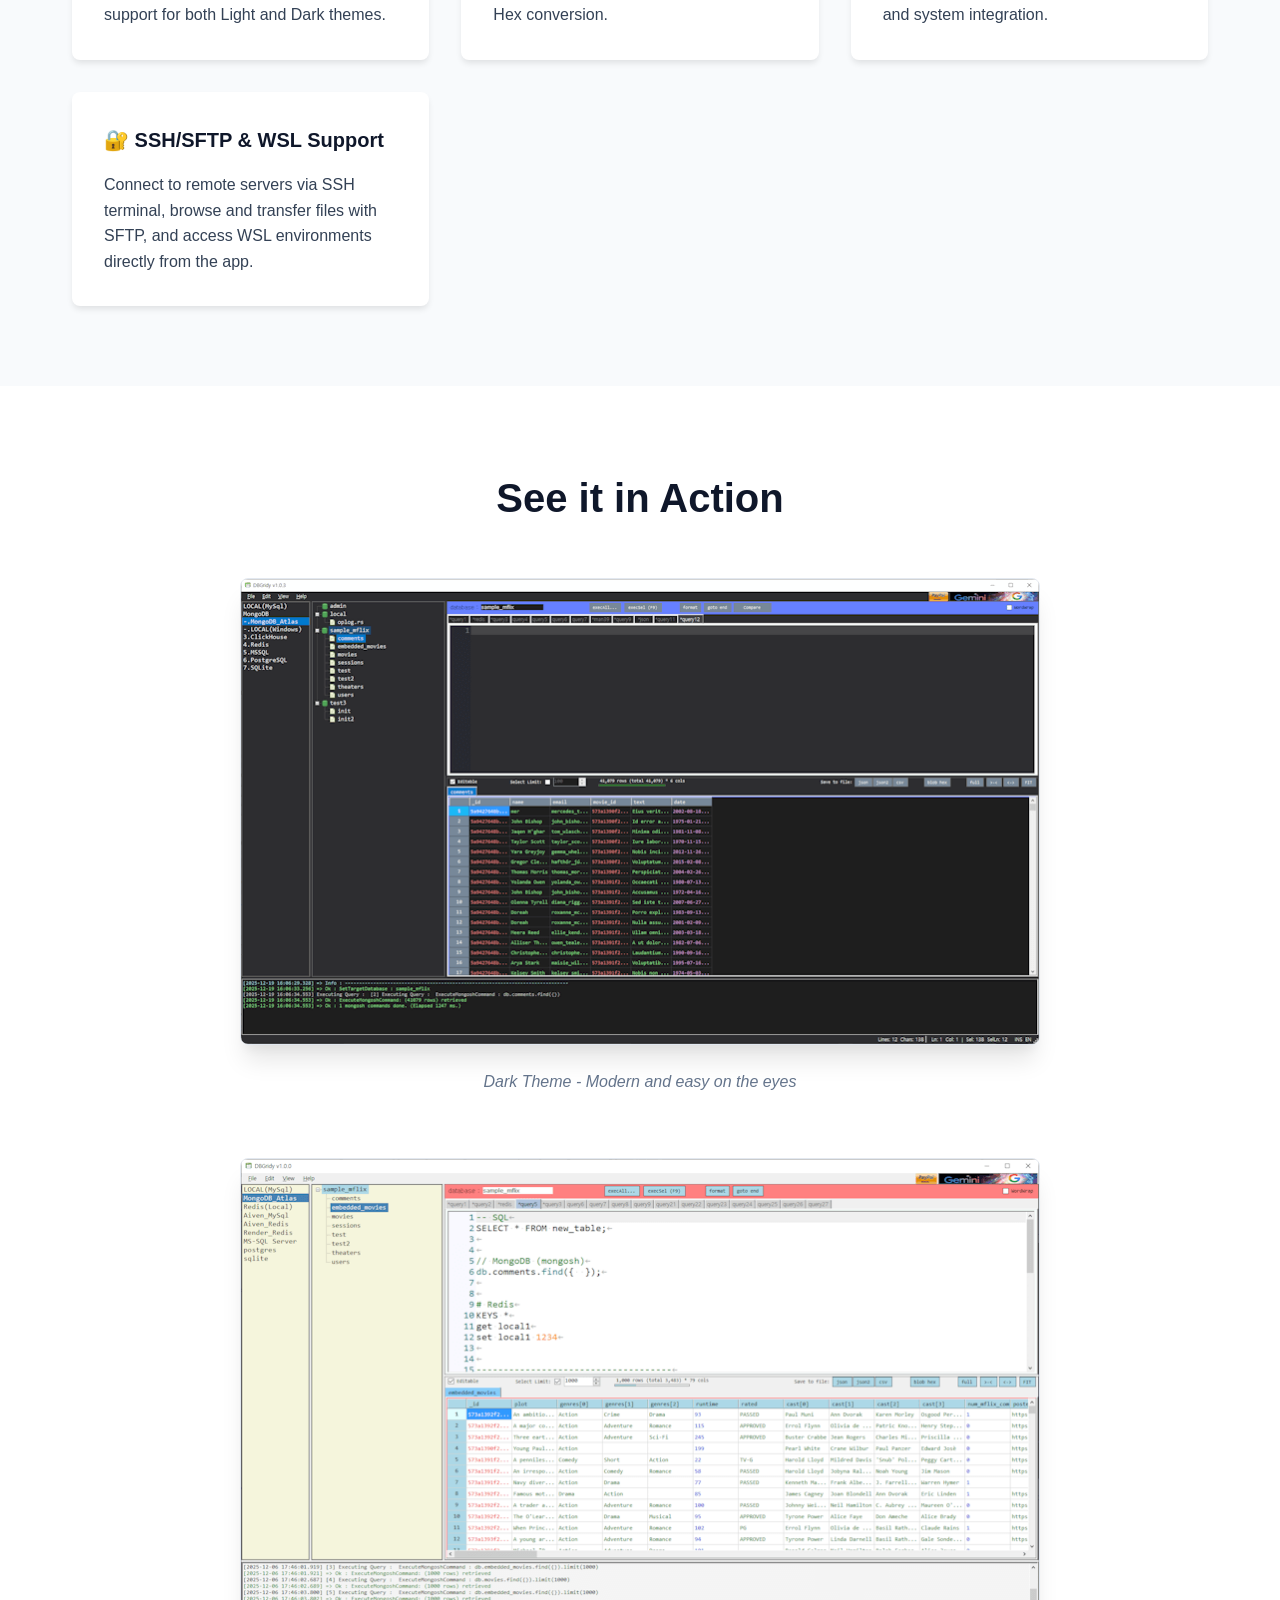
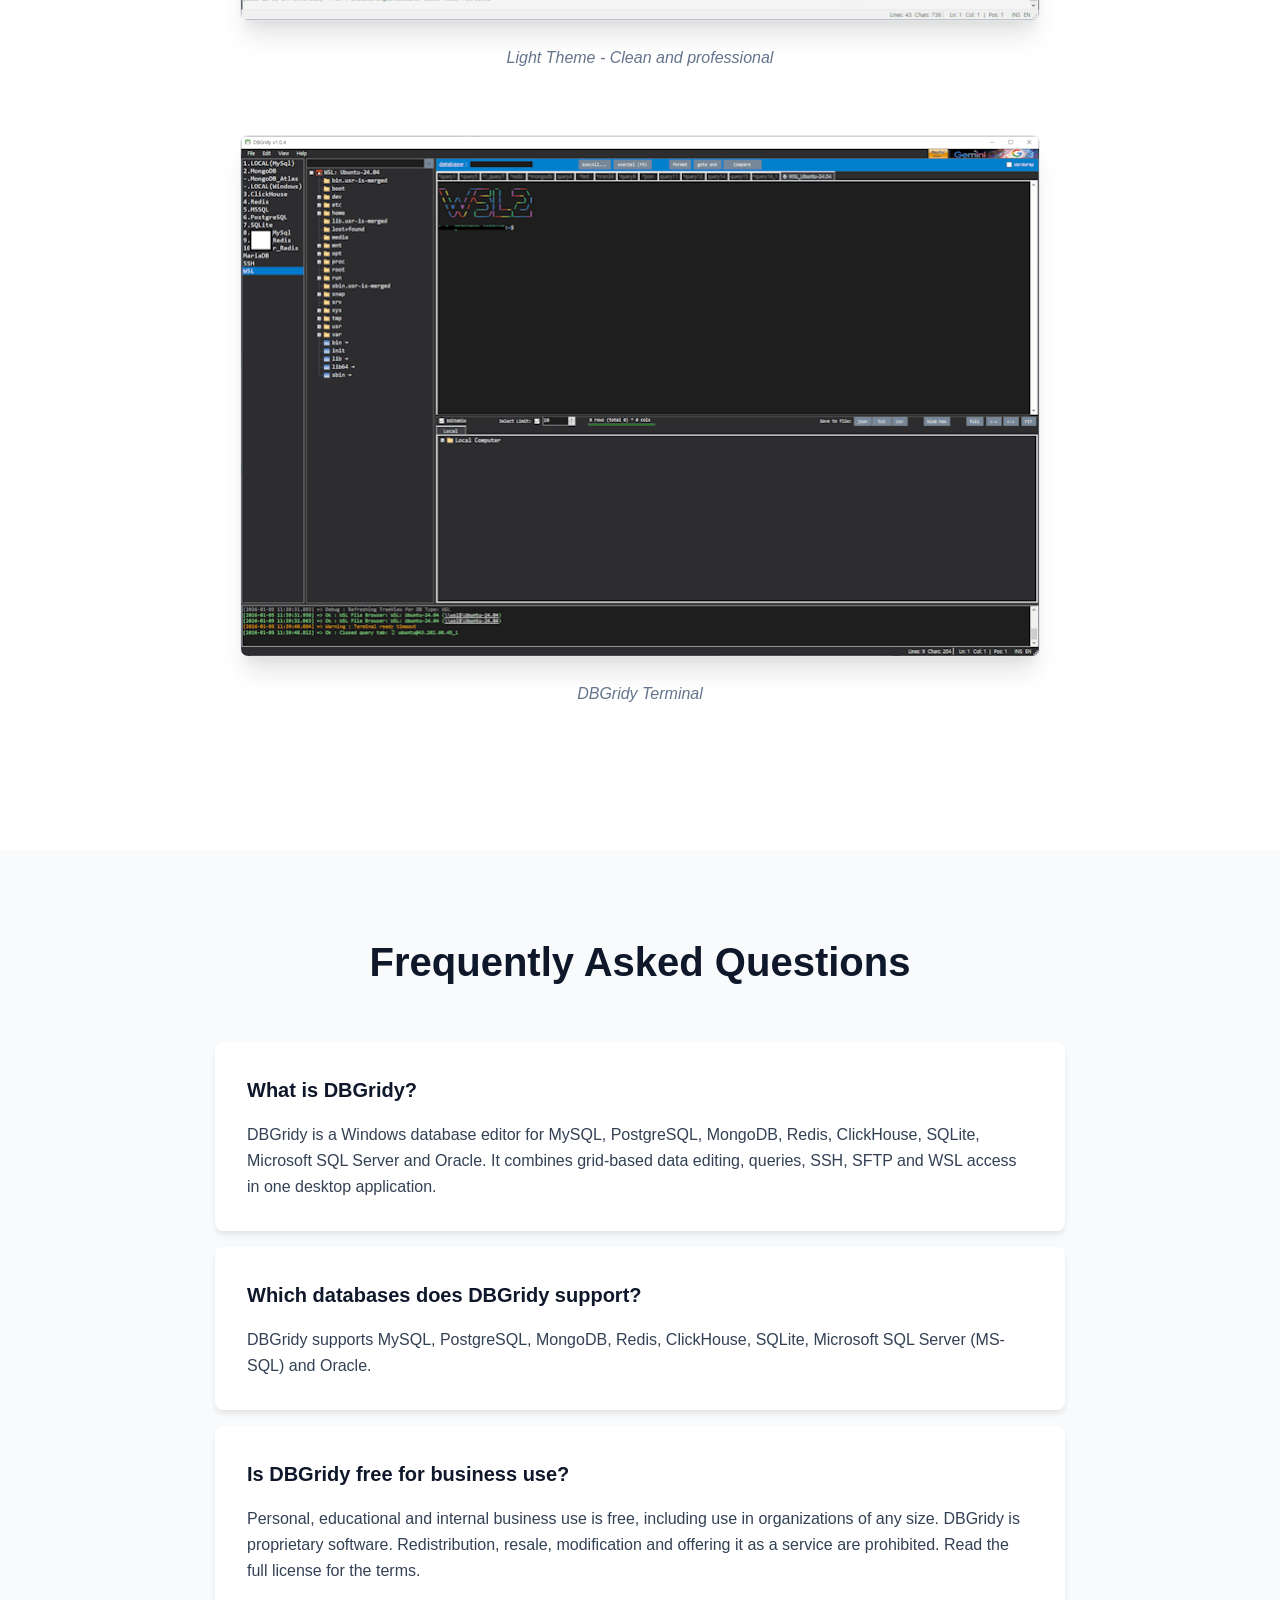
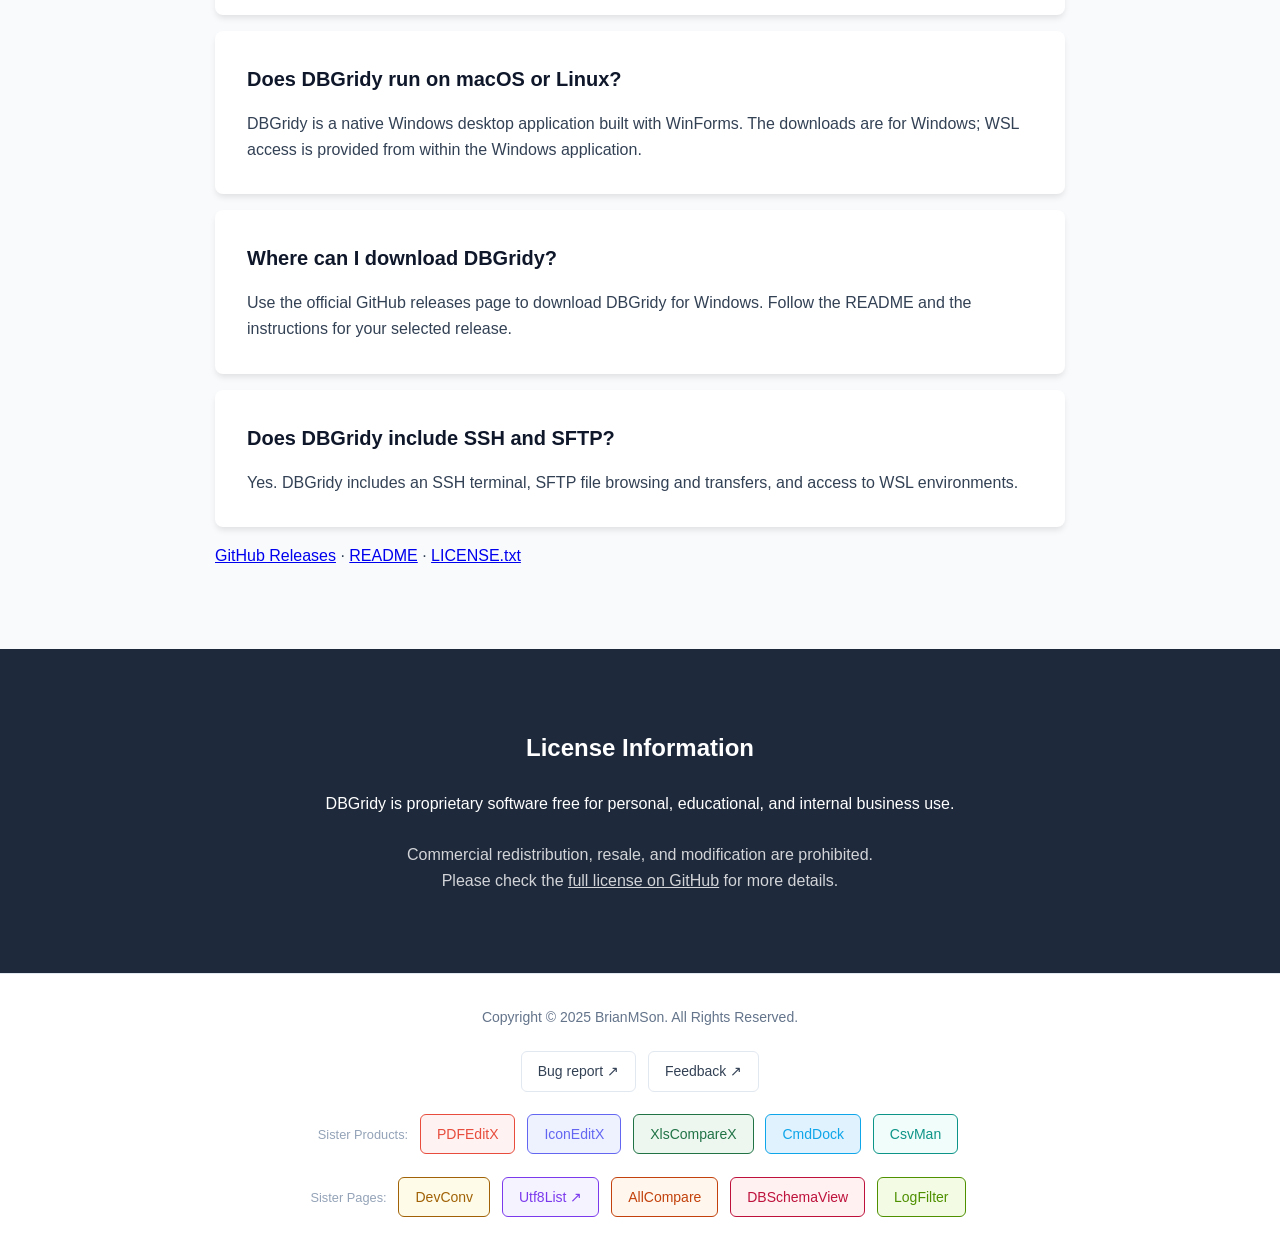
==== commit 9ed55178: "SEO, GEO" ====
--- a/index.html
+++ b/index.html
@@ -1,6 +1,7 @@
 <!DOCTYPE html>
 <html lang="en">
 <head>
+    <meta charset="UTF-8">
     <!-- Google tag (gtag.js) -->
     <script async src="https://www.googletagmanager.com/gtag/js?id=G-R4N5EPFZ1L"></script>
     <script>
@@ -19,47 +20,114 @@
     })(window,document,'script','dataLayer','GTM-PKTG3C6K');</script>
     <!-- End Google Tag Manager -->
 
-    <meta charset="UTF-8">
     <meta name="viewport" content="width=device-width, initial-scale=1.0">
-    <title>DBGridy - All-in-One Database Editor, SFTP & Terminal for Windows (MySQL, MongoDB, Redis)</title>
+    <title>DBGridy | Windows Database Editor, SSH & SFTP Client</title>
 
     <link rel="icon" href="https://dbgridy.com/favicon-48.png">
-    <link rel="shortcut icon" href="favicon3.ico">
-
-    <meta name="description" content="Download Dbgridy, a free multi-purpose DB editor for Windows. Maximize productivity by managing MySQL, MongoDB, and Redis alongside secure SFTP and Terminal access in one lightweight interface.">
-    <meta name="keywords" content="Free DB Editor, Database Editor, SFTP Client, SSH Terminal, Database Client, SQL Client, NoSQL Client, Windows Database GUI, MySQL GUI, MongoDB GUI, Redis GUI, DBGridy, ClickHouse GUI, PostgreSQL GUI, SQLite GUI, MS-SQL GUI">
-    <meta name="robots" content="index, follow">
+    <link rel="shortcut icon" href="/favicon3.ico">
+
+    <meta name="description" content="Edit SQL and NoSQL data in an Excel-like grid on Windows. DBGridy supports MySQL, PostgreSQL, MongoDB, Redis and more, with SSH, SFTP and WSL tools.">
+    <meta name="robots" content="index, follow, max-image-preview:large">
     <link rel="canonical" href="https://dbgridy.com/">
+    <link rel="alternate" hreflang="en" href="https://dbgridy.com/">
+    <link rel="alternate" hreflang="ko" href="https://dbgridy.com/ko/">
+    <link rel="alternate" hreflang="x-default" href="https://dbgridy.com/">
 
     <!-- Open Graph / Facebook -->
     <meta property="og:type" content="website">
+    <meta property="og:site_name" content="DBGridy">
+    <meta property="og:locale" content="en_US">
+    <meta property="og:locale:alternate" content="ko_KR">
     <meta property="og:url" content="https://dbgridy.com/">
-    <meta property="og:title" content="DBGridy - All-in-One Database Editor, SFTP & Terminal">
-    <meta property="og:description" content="Download Dbgridy, a free multi-purpose DB editor for Windows. Maximize productivity by managing MySQL, MongoDB, and Redis alongside secure SFTP and Terminal access in one lightweight interface.">
-    <meta property="og:image" content="https://dbgridy.com/dbgridy192.png">
+    <meta property="og:title" content="DBGridy | Windows Database Editor, SSH & SFTP Client">
+    <meta property="og:description" content="Edit SQL and NoSQL data in an Excel-like grid on Windows. DBGridy supports MySQL, PostgreSQL, MongoDB, Redis and more, with SSH, SFTP and WSL tools.">
+    <meta property="og:image" content="https://dbgridy.com/dbgridy-dark.png">
+    <meta property="og:image:alt" content="DBGridy database editor with a dark theme">
 
     <!-- Twitter -->
-    <meta property="twitter:card" content="summary">
+    <meta property="twitter:card" content="summary_large_image">
     <meta property="twitter:url" content="https://dbgridy.com/">
-    <meta property="twitter:title" content="DBGridy - All-in-One Database Editor, SFTP & Terminal">
-    <meta property="twitter:description" content="Download Dbgridy, a free multi-purpose DB editor for Windows. Maximize productivity by managing MySQL, MongoDB, and Redis alongside secure SFTP and Terminal access in one lightweight interface.">
-    <meta property="twitter:image" content="https://dbgridy.com/dbgridy192.png">
+    <meta property="twitter:title" content="DBGridy | Windows Database Editor, SSH & SFTP Client">
+    <meta property="twitter:description" content="Edit SQL and NoSQL data in an Excel-like grid on Windows. DBGridy supports MySQL, PostgreSQL, MongoDB, Redis and more, with SSH, SFTP and WSL tools.">
+    <meta property="twitter:image" content="https://dbgridy.com/dbgridy-dark.png">
+    <meta property="twitter:image:alt" content="DBGridy database editor with a dark theme">
 
     <!-- Structured Data -->
     <script type="application/ld+json">
+{
+  "@context": "https://schema.org",
+  "@graph": [
     {
-      "@context": "https://schema.org",
+      "@type": "WebSite",
+      "@id": "https://dbgridy.com/#website",
+      "url": "https://dbgridy.com/",
+      "name": "DBGridy",
+      "inLanguage": [
+        "en",
+        "ko"
+      ]
+    },
+    {
+      "@type": "WebPage",
+      "@id": "https://dbgridy.com/#webpage",
+      "url": "https://dbgridy.com/",
+      "name": "DBGridy | Windows Database Editor, SSH & SFTP Client",
+      "description": "Edit SQL and NoSQL data in an Excel-like grid on Windows. DBGridy supports MySQL, PostgreSQL, MongoDB, Redis and more, with SSH, SFTP and WSL tools.",
+      "inLanguage": "en",
+      "isPartOf": {
+        "@id": "https://dbgridy.com/#website"
+      },
+      "about": {
+        "@id": "https://dbgridy.com/#software"
+      }
+    },
+    {
       "@type": "SoftwareApplication",
+      "@id": "https://dbgridy.com/#software",
       "name": "DBGridy",
+      "url": "https://dbgridy.com/",
       "operatingSystem": "Windows",
       "applicationCategory": "DeveloperApplication",
+      "description": "DBGridy is a Windows database editor for MySQL, PostgreSQL, MongoDB, Redis, ClickHouse, SQLite, Microsoft SQL Server and Oracle.",
+      "image": "https://dbgridy.com/dbgridy192.png",
+      "screenshot": [
+        "https://dbgridy.com/dbgridy-dark.png",
+        "https://dbgridy.com/dbgridy-light.png",
+        "https://dbgridy.com/terminal.png"
+      ],
+      "downloadUrl": "https://github.com/BrianMSon/DBGridy/releases",
+      "license": "https://github.com/BrianMSon/DBGridy/blob/main/LICENSE.txt",
+      "author": {
+        "@type": "Person",
+        "name": "BrianMSon",
+        "url": "https://github.com/BrianMSon"
+      },
       "offers": {
         "@type": "Offer",
         "price": "0",
-        "priceCurrency": "USD"
+        "priceCurrency": "USD",
+        "url": "https://github.com/BrianMSon/DBGridy/releases"
       },
-      "description": "A powerful and versatile Database Grid Editor for Windows. Support for MySQL, MongoDB, Redis, ClickHouse, and more."
+      "featureList": [
+        "MySQL",
+        "MongoDB",
+        "Redis",
+        "ClickHouse",
+        "PostgreSQL",
+        "SQLite",
+        "Microsoft SQL Server",
+        "Oracle",
+        "Grid-based data editing",
+        "SQL and JSON query editor",
+        "CSV, SQL and JSON export",
+        "SSH terminal",
+        "SFTP",
+        "WSL",
+        "Light and dark themes"
+      ]
     }
+  ]
+}
     </script>
 
     <style>
@@ -326,6 +394,8 @@
         .license-sub {
             opacity: 0.8;
         }
+
+        .faq-list { max-width: 850px; margin: 0 auto; display: grid; gap: 1rem; }
 
         /* Footer */
         footer {
@@ -395,7 +465,7 @@
         }
     </style>
 </head>
-<body>
+<body class="lang-en">
     <!-- Google Tag Manager (noscript) -->
     <noscript><iframe src="https://www.googletagmanager.com/ns.html?id=GTM-PKTG3C6K"
     height="0" width="0" style="display:none;visibility:hidden"></iframe></noscript>
@@ -404,26 +474,27 @@
     <header>
         <div class="container">
             <nav>
-                <a class="logo" href="#">DBGridy <span class="phonetic" data-i18n="phonetic">[diːbiːˈɡrɪdi]</span></a>
+                <a class="logo" href="/">DBGridy <span class="phonetic" data-i18n="phonetic">[diːbiːˈɡrɪdi]</span></a>
                 <div class="nav-links">
                     <a href="#features" data-i18n="nav.features">Features</a>
                     <a href="#screenshots" data-i18n="nav.screenshots">Screenshots</a>
                     <a href="#license" data-i18n="nav.license">License</a>
-                    <a href="#" onclick="toggleLanguage(); return false;" class="lang-switch" data-i18n="nav.langSwitch">한국어</a>
+                    <a href="/ko/" class="lang-switch" data-i18n="nav.langSwitch">한국어</a>
                     <a href="https://github.com/BrianMSon/DBGridy/releases" class="btn-primary" data-i18n="nav.download">Download for Windows</a>
                 </div>
             </nav>
         </div>
     </header>
 
+    <main>
     <section class="hero">
         <div class="container">
-            <img src="./dbgridy192.png" alt="DBGridy Icon" class="hero-icon">
-            <h1 data-i18n="hero.title">Unified Database Management<br>Made Simple</h1>
-            <h2 data-i18n="hero.subtitle">Tired of DBeaver's UI? This tool is for you.</h2>
-            <p data-i18n="hero.desc1">DBGridy — Fast Windows DB editor that lets you edit SQL and NoSQL data just like Excel.</p>
-            <p data-i18n="hero.desc2">Stop fighting with heavy interfaces and endless menus.</p>
-            <p data-i18n="hero.desc3">DBGridy is a blazing-fast, grid-based database editor built for developers who want to view, edit, and manage data instantly — without writing unnecessary queries.</p>
+            <img width="192" height="192" src="/dbgridy192.png" alt="DBGridy Icon" class="hero-icon">
+            <h1 data-i18n="hero.title">DBGridy Database Editor<br>for Windows</h1>
+            <h2 data-i18n="hero.subtitle">SQL, NoSQL, SSH and SFTP in one desktop application</h2>
+            <p data-i18n="hero.desc1">DBGridy is a Windows database editor for MySQL, PostgreSQL, MongoDB, Redis, ClickHouse, SQLite, Microsoft SQL Server and Oracle.</p>
+            <p data-i18n="hero.desc2">Edit SQL and NoSQL records in an Excel-like grid, run queries, and export data to CSV, SQL or JSON.</p>
+            <p data-i18n="hero.desc3">Includes an SSH terminal, SFTP file transfers and WSL access. Free for personal, educational and internal business use under a proprietary license.</p>
             <a href="https://github.com/BrianMSon/DBGridy/releases" class="btn-primary" data-i18n="hero.downloadBtn">Download Now</a>
         </div>
     </section>
@@ -431,9 +502,9 @@
     <section id="features" class="features">
         <div class="container">
             <h2 class="section-title buy-coffee-header">
-                <span data-i18n="features.title">Why DBGridy?</span>
+                <span data-i18n="features.title">DBGridy Features</span>
                 <a href="https://www.paypal.com/ncp/payment/YHJZY5GCV2ZAA" target="_blank" class="buy-coffee-link">
-                    <img src="buymeacoffee-brianmson.jpg" alt="Buy Me A Coffee">
+                    <img src="/buymeacoffee-brianmson.jpg" alt="Buy Me A Coffee">
                 </a>
             </h2>
             <div class="grid">
@@ -447,7 +518,7 @@
                         <span class="db-tag">ClickHouse</span>
                         <span class="db-tag">PostgreSQL</span>
                         <span class="db-tag">SQLite</span>
-                        <span class="db-tag">MS-SQL</span>
+                        <span class="db-tag">Microsoft SQL Server (MS-SQL)</span>
                         <span class="db-tag">Oracle</span>
                     </div>
                 </div>
@@ -490,18 +561,51 @@
             <h2 class="section-title" data-i18n="screenshots.title">See it in Action</h2>
 
             <div class="screenshot-container">
-                <img src="dbgridy-dark.png" alt="DBGridy Dark Theme Interface">
+                <img width="800" height="466" loading="lazy" decoding="async" src="/dbgridy-dark.png" alt="DBGridy Dark Theme Interface">
                 <p class="screenshot-label" data-i18n="screenshots.dark">Dark Theme - Modern and easy on the eyes</p>
             </div>
 
             <div class="screenshot-container">
-                <img src="dbgridy-light.png" alt="DBGridy Light Theme Interface">
+                <img width="800" height="462" loading="lazy" decoding="async" src="/dbgridy-light.png" alt="DBGridy Light Theme Interface">
                 <p class="screenshot-label" data-i18n="screenshots.light">Light Theme - Clean and professional</p>
             </div>
 
             <div class="screenshot-container">
-                <img src="terminal.png" alt="DBGridy Terminal">
+                <img width="800" height="522" loading="lazy" decoding="async" src="/terminal.png" alt="DBGridy Terminal">
                 <p class="screenshot-label">DBGridy Terminal</p>
+            </div>
+        </div>
+    </section>
+
+    <section id="faq" class="features">
+        <div class="container">
+            <h2 class="section-title" data-i18n="faq.title">Frequently Asked Questions</h2>
+            <div class="faq-list">
+                <article class="card">
+                    <h3 data-i18n="faq.whatQ">What is DBGridy?</h3>
+                    <p data-i18n="faq.whatA">DBGridy is a Windows database editor for MySQL, PostgreSQL, MongoDB, Redis, ClickHouse, SQLite, Microsoft SQL Server and Oracle. It combines grid-based data editing, queries, SSH, SFTP and WSL access in one desktop application.</p>
+                </article>
+                <article class="card">
+                    <h3 data-i18n="faq.dbQ">Which databases does DBGridy support?</h3>
+                    <p data-i18n="faq.dbA">DBGridy supports MySQL, PostgreSQL, MongoDB, Redis, ClickHouse, SQLite, Microsoft SQL Server (MS-SQL) and Oracle.</p>
+                </article>
+                <article class="card">
+                    <h3 data-i18n="faq.freeQ">Is DBGridy free for business use?</h3>
+                    <p data-i18n="faq.freeA">Personal, educational and internal business use is free, including use in organizations of any size. DBGridy is proprietary software. Redistribution, resale, modification and offering it as a service are prohibited. Read the full license for the terms.</p>
+                </article>
+                <article class="card">
+                    <h3 data-i18n="faq.osQ">Does DBGridy run on macOS or Linux?</h3>
+                    <p data-i18n="faq.osA">DBGridy is a native Windows desktop application built with WinForms. The downloads are for Windows; WSL access is provided from within the Windows application.</p>
+                </article>
+                <article class="card">
+                    <h3 data-i18n="faq.downloadQ">Where can I download DBGridy?</h3>
+                    <p data-i18n="faq.downloadA">Use the official GitHub releases page to download DBGridy for Windows. Follow the README and the instructions for your selected release.</p>
+                </article>
+                <article class="card">
+                    <h3 data-i18n="faq.toolsQ">Does DBGridy include SSH and SFTP?</h3>
+                    <p data-i18n="faq.toolsA">Yes. DBGridy includes an SSH terminal, SFTP file browsing and transfers, and access to WSL environments.</p>
+                </article>
+                <p><a href="https://github.com/BrianMSon/DBGridy/releases">GitHub Releases</a> · <a href="https://github.com/BrianMSon/DBGridy#readme">README</a> · <a href="https://github.com/BrianMSon/DBGridy/blob/main/LICENSE.txt">LICENSE.txt</a></p>
             </div>
         </div>
     </section>
@@ -517,219 +621,32 @@
         </div>
     </section>
 
+    </main>
+
     <footer>
         <div class="container">
             <p>
                 Copyright © 2025 BrianMSon. All Rights Reserved.
                 <br><br>
-                <button onclick="window.open('https://github.com/BrianMSon/DBGridy/issues', '_blank')" class="button-link" data-i18n="footer.bugReport">Bug report <span aria-hidden="true">↗</span></button>
-                <button onclick="window.open('https://github.com/BrianMSon/DBGridy/discussions', '_blank')" class="button-link" data-i18n="footer.feedback">Feedback <span aria-hidden="true">↗</span></button>
+                <a href="https://github.com/BrianMSon/DBGridy/issues" target="_blank" rel="noopener" class="button-link" data-i18n="footer.bugReport">Bug report <span aria-hidden='true'>↗</span></a>
+                <a href="https://github.com/BrianMSon/DBGridy/discussions" target="_blank" rel="noopener" class="button-link" data-i18n="footer.feedback">Feedback <span aria-hidden='true'>↗</span></a>
                 <br><br>
                 <span style="color: #94a3b8; font-size: 0.8rem;" data-i18n="footer.sisterProduct">Sister Products:</span>
-                <a href="./pdfeditx/" class="button-link" style="margin-left: 0.5rem; border-color: #e74c3c; color: #e74c3c; background-color: #fef2f2;">PDFEditX</a>
-                <a href="./iconeditx/" class="button-link" style="border-color: #6366f1; color: #6366f1; background-color: #eef2ff;">IconEditX</a>
-                <a href="./xlscomparex/" class="button-link" style="border-color: #217346; color: #217346; background-color: #edf7f0;">XlsCompareX</a>
-                <a href="./cmddock/" class="button-link" style="border-color: #0ea5e9; color: #0ea5e9; background-color: #e0f2fe;">CmdDock</a>
-                <a href="./csvman/" class="button-link" style="border-color: #0d9488; color: #0d9488; background-color: #f0fdfa;">CsvMan</a>
+                <a href="/pdfeditx/" class="button-link" style="margin-left: 0.5rem; border-color: #e74c3c; color: #e74c3c; background-color: #fef2f2;">PDFEditX</a>
+                <a href="/iconeditx/" class="button-link" style="border-color: #6366f1; color: #6366f1; background-color: #eef2ff;">IconEditX</a>
+                <a href="/xlscomparex/" class="button-link" style="border-color: #217346; color: #217346; background-color: #edf7f0;">XlsCompareX</a>
+                <a href="/cmddock/" class="button-link" style="border-color: #0ea5e9; color: #0ea5e9; background-color: #e0f2fe;">CmdDock</a>
+                <a href="/csvman/" class="button-link" style="border-color: #0d9488; color: #0d9488; background-color: #f0fdfa;">CsvMan</a>
                 <br><br>
                 <span style="color: #94a3b8; font-size: 0.8rem;" data-i18n="footer.sisterPage">Sister Pages:</span>
-                <a href="./devconv/" class="button-link" style="margin-left: 0.5rem; border-color: #a16207; color: #a16207; background-color: #fefce8;">DevConv</a>
+                <a href="/devconv/" class="button-link" style="margin-left: 0.5rem; border-color: #a16207; color: #a16207; background-color: #fefce8;">DevConv</a>
                 <a href="https://brianmson.github.io/utf8-character-list/" target="_blank" rel="noopener" class="button-link" style="border-color: #7c3aed; color: #7c3aed; background-color: #f5f3ff;">Utf8List <span aria-hidden="true">↗</span></a>
-                <a href="./allcompare/" class="button-link" style="border-color: #c2410c; color: #c2410c; background-color: #fff7ed;">AllCompare</a>
-                <a href="./dbschemaview/" class="button-link" style="border-color: #be123c; color: #be123c; background-color: #fff1f2;">DBSchemaView</a>
-                <a href="./logfilter/" class="button-link" style="border-color: #4e9000; color: #4e9000; background-color: #f3fbe4;">LogFilter</a>
+                <a href="/allcompare/" class="button-link" style="border-color: #c2410c; color: #c2410c; background-color: #fff7ed;">AllCompare</a>
+                <a href="/dbschemaview/" class="button-link" style="border-color: #be123c; color: #be123c; background-color: #fff1f2;">DBSchemaView</a>
+                <a href="/logfilter/" class="button-link" style="border-color: #4e9000; color: #4e9000; background-color: #f3fbe4;">LogFilter</a>
             </p>
         </div>
     </footer>
 
-    <script>
-        const i18n = {
-            en: {
-                title: "DBGridy - All-in-One Database Editor, SFTP & Terminal for Windows (MySQL, MongoDB, Redis)",
-                phonetic: "[diːbiːˈɡrɪdi]",
-                nav: {
-                    features: "Features",
-                    screenshots: "Screenshots",
-                    license: "License",
-                    langSwitch: "한국어",
-                    download: "Download for Windows"
-                },
-                hero: {
-                    title: "Unified Database Management<br>Made Simple",
-                    subtitle: "Tired of DBeaver's UI? This tool is for you.",
-                    desc1: "DBGridy — A fast, Free DB Editor for Windows that lets you edit SQL and NoSQL data just like Excel.",
-                    desc2: "Stop fighting with heavy interfaces and endless menus.",
-                    desc3: "DBGridy is a blazing-fast, grid-based database editor built for developers who want to view, edit, and manage data instantly — without writing unnecessary queries.",
-                    downloadBtn: "Download Now"
-                },
-                features: {
-                    title: "The Best Free DB Editor - Why DBGridy?",
-                    multiDb: {
-                        title: "🔌 Multi-Database Support",
-                        desc: "Seamlessly connect to your favorite databases in one unified interface."
-                    },
-                    grid: {
-                        title: "📊 Grid-Based Editing",
-                        desc: "Edit database records directly within a user-friendly grid interface. Experience Excel-like convenience for your data."
-                    },
-                    query: {
-                        title: "📝 Advanced Query Editor",
-                        desc: "Syntax highlighting for SQL and JSON. Multiple query tabs for multitasking and bulk operations tools."
-                    },
-                    visual: {
-                        title: "🎨 Visualization & Themes",
-                        desc: "Built-in JSON pretty-printing, visual Tree Views for schemas/Redis keys, and support for both Light and Dark themes."
-                    },
-                    data: {
-                        title: "💾 Data Management",
-                        desc: "Export data to CSV, SQL, or JSON easily. Includes handy tools like Blob-to-Hex conversion."
-                    },
-                    native: {
-                        title: "🚀 Native Performance",
-                        desc: "Built as a native Windows (WinForms) application for maximum performance and system integration."
-                    },
-                    ssh: {
-                        title: "🔐 SSH/SFTP & WSL Support",
-                        desc: "Connect to remote servers via SSH terminal, browse and transfer files with SFTP, and access WSL environments directly from the app."
-                    }
-                },
-                screenshots: {
-                    title: "See it in Action",
-                    dark: "Dark Theme - Modern and easy on the eyes",
-                    light: "Light Theme - Clean and professional"
-                },
-                license: {
-                    title: "License Information",
-                    desc: "DBGridy is proprietary software free for personal, educational, and internal business use.",
-                    sub: 'Commercial redistribution, resale, and modification are prohibited.<br>Please check the <a href="https://github.com/BrianMSon/DBGridy/blob/main/LICENSE.txt" target="_blank">full license on GitHub</a> for more details.'
-                },
-                footer: {
-                    bugReport: "Bug report <span aria-hidden='true'>↗</span>",
-                    feedback: "Feedback <span aria-hidden='true'>↗</span>",
-                    sisterProduct: "Sister Products:",
-                    sisterPage: "Sister Pages:"
-                }
-            },
-            ko: {
-                title: "DBGridy - 올인원 DB 에디터, SFTP & 터미널 (MySQL, MongoDB, Redis)",
-                phonetic: "[디비 그리디]",
-                nav: {
-                    features: "주요기능",
-                    screenshots: "스크린샷",
-                    license: "라이선스",
-                    langSwitch: "English",
-                    download: "Windows용 다운로드"
-                },
-                hero: {
-                    title: "복잡한 데이터베이스 관리<br>이제 심플하게",
-                    subtitle: "DBeaver의 복잡한 UI가 답답하셨나요? 당신을 위한 도구입니다.",
-                    desc1: "DBGridy — SQL과 NoSQL 데이터를 엑셀처럼 편리하게 편집할 수 있는 가장 빠른 윈도우용 무료 DB 에디터(Free DB Editor)입니다.",
-                    desc2: "무거운 인터페이스와 끝없는 메뉴 설정으로 고생하지 마세요.",
-                    desc3: "DBGridy는 불필요한 쿼리 작성 없이 데이터를 즉시 확인하고 편집하길 원하는 개발자를 위해 만들어진, 그리드 기반의 초고속 데이터베이스 관리 도구입니다.",
-                    downloadBtn: "지금 다운로드"
-                },
-                features: {
-                    title: "최고의 무료 DB 에디터 - 왜 DBGridy인가요?",
-                    multiDb: {
-                        title: "🔌 멀티 데이터베이스 지원",
-                        desc: "즐겨 사용하는 다양한 데이터베이스를 하나의 통합 인터페이스에서 원활하게 연결하고 관리하세요."
-                    },
-                    grid: {
-                        title: "📊 그리드 기반 편집",
-                        desc: "사용자 친화적인 그리드 인터페이스에서 데이터베이스 레코드를 직접 편집하세요. 마치 엑셀을 다루듯 편리한 데이터 관리를 경험할 수 있습니다."
-                    },
-                    query: {
-                        title: "📝 고급 쿼리 에디터",
-                        desc: "SQL 및 JSON을 위한 문법 강조 기능(Syntax Highlighting)을 지원합니다. 멀티 탭 기능을 통해 여러 작업을 동시에 처리하고, 대량 데이터 작업 도구도 활용해보세요."
-                    },
-                    visual: {
-                        title: "🎨 시각화 및 테마",
-                        desc: "내장된 JSON Pretty-print, 스키마 및 Redis 키를 위한 시각적 트리 뷰(Tree View), 그리고 눈이 편안한 라이트/다크 테마를 모두 지원합니다."
-                    },
-                    data: {
-                        title: "💾 데이터 관리",
-                        desc: "CSV, SQL, JSON 형식으로 데이터를 손쉽게 내보낼 수 있습니다. Blob 데이터를 Hex로 변환하는 등의 유용한 도구들도 포함되어 있습니다."
-                    },
-                    native: {
-                        title: "🚀 네이티브 성능",
-                        desc: "윈도우 네이티브(WinForms) 애플리케이션으로 제작되어 최고의 성능과 시스템 통합성을 보장합니다."
-                    },
-                    ssh: {
-                        title: "🔐 SSH/SFTP & WSL 지원",
-                        desc: "SSH 터미널로 원격 서버에 접속하고, SFTP로 파일을 탐색 및 전송하며, WSL 환경에도 직접 접근할 수 있습니다."
-                    }
-                },
-                screenshots: {
-                    title: "실제 사용 화면",
-                    dark: "다크 테마 - 모던하고 눈이 편안한 디자인",
-                    light: "라이트 테마 - 깔끔하고 전문적인 디자인"
-                },
-                license: {
-                    title: "라이선스 정보",
-                    desc: "DBGridy는 개인, 교육 목적, 그리고 사내 비즈니스 용도(관리/개발)로 무료로 사용할 수 있는 독점 소프트웨어입니다.",
-                    sub: '단, 상업적 재배포, 재판매 및 수정은 금지되어 있습니다.<br>자세한 내용은 <a href="https://github.com/BrianMSon/DBGridy/blob/main/LICENSE.txt" target="_blank">GitHub의 전체 라이선스</a>를 확인해 주세요.'
-                },
-                footer: {
-                    bugReport: "버그 리포트 <span aria-hidden='true'>↗</span>",
-                    feedback: "피드백 <span aria-hidden='true'>↗</span>",
-                    sisterProduct: "자매품:",
-                    sisterPage: "자매 페이지:"
-                }
-            }
-        };
-
-        let currentLang = 'en';
-
-        function getNestedValue(obj, path) {
-            return path.split('.').reduce((acc, part) => acc && acc[part], obj);
-        }
-
-        function applyTranslations(lang) {
-            const translations = i18n[lang];
-
-            // Update document title
-            document.title = translations.title;
-            document.documentElement.lang = lang;
-
-            // Update body class for language-specific styles
-            document.body.classList.remove('lang-en', 'lang-ko');
-            document.body.classList.add('lang-' + lang);
-
-            // Update all elements with data-i18n attribute
-            document.querySelectorAll('[data-i18n]').forEach(el => {
-                const key = el.getAttribute('data-i18n');
-                const value = getNestedValue(translations, key);
-                if (value) {
-                    el.innerHTML = value;
-                }
-            });
-
-            // Update all elements with data-i18n-html attribute (for HTML content)
-            document.querySelectorAll('[data-i18n-html]').forEach(el => {
-                const key = el.getAttribute('data-i18n-html');
-                const value = getNestedValue(translations, key);
-                if (value) {
-                    el.innerHTML = value;
-                }
-            });
-        }
-
-        function toggleLanguage(lang) {
-            if (lang) {
-                currentLang = lang;
-            } else {
-                currentLang = currentLang === 'en' ? 'ko' : 'en';
-            }
-
-            applyTranslations(currentLang);
-            localStorage.setItem('preferred-lang', currentLang);
-        }
-
-        document.addEventListener('DOMContentLoaded', () => {
-            const savedLang = localStorage.getItem('preferred-lang') || 'en';
-            currentLang = savedLang;
-            applyTranslations(currentLang);
-        });
-    </script>
 </body>
 </html>
